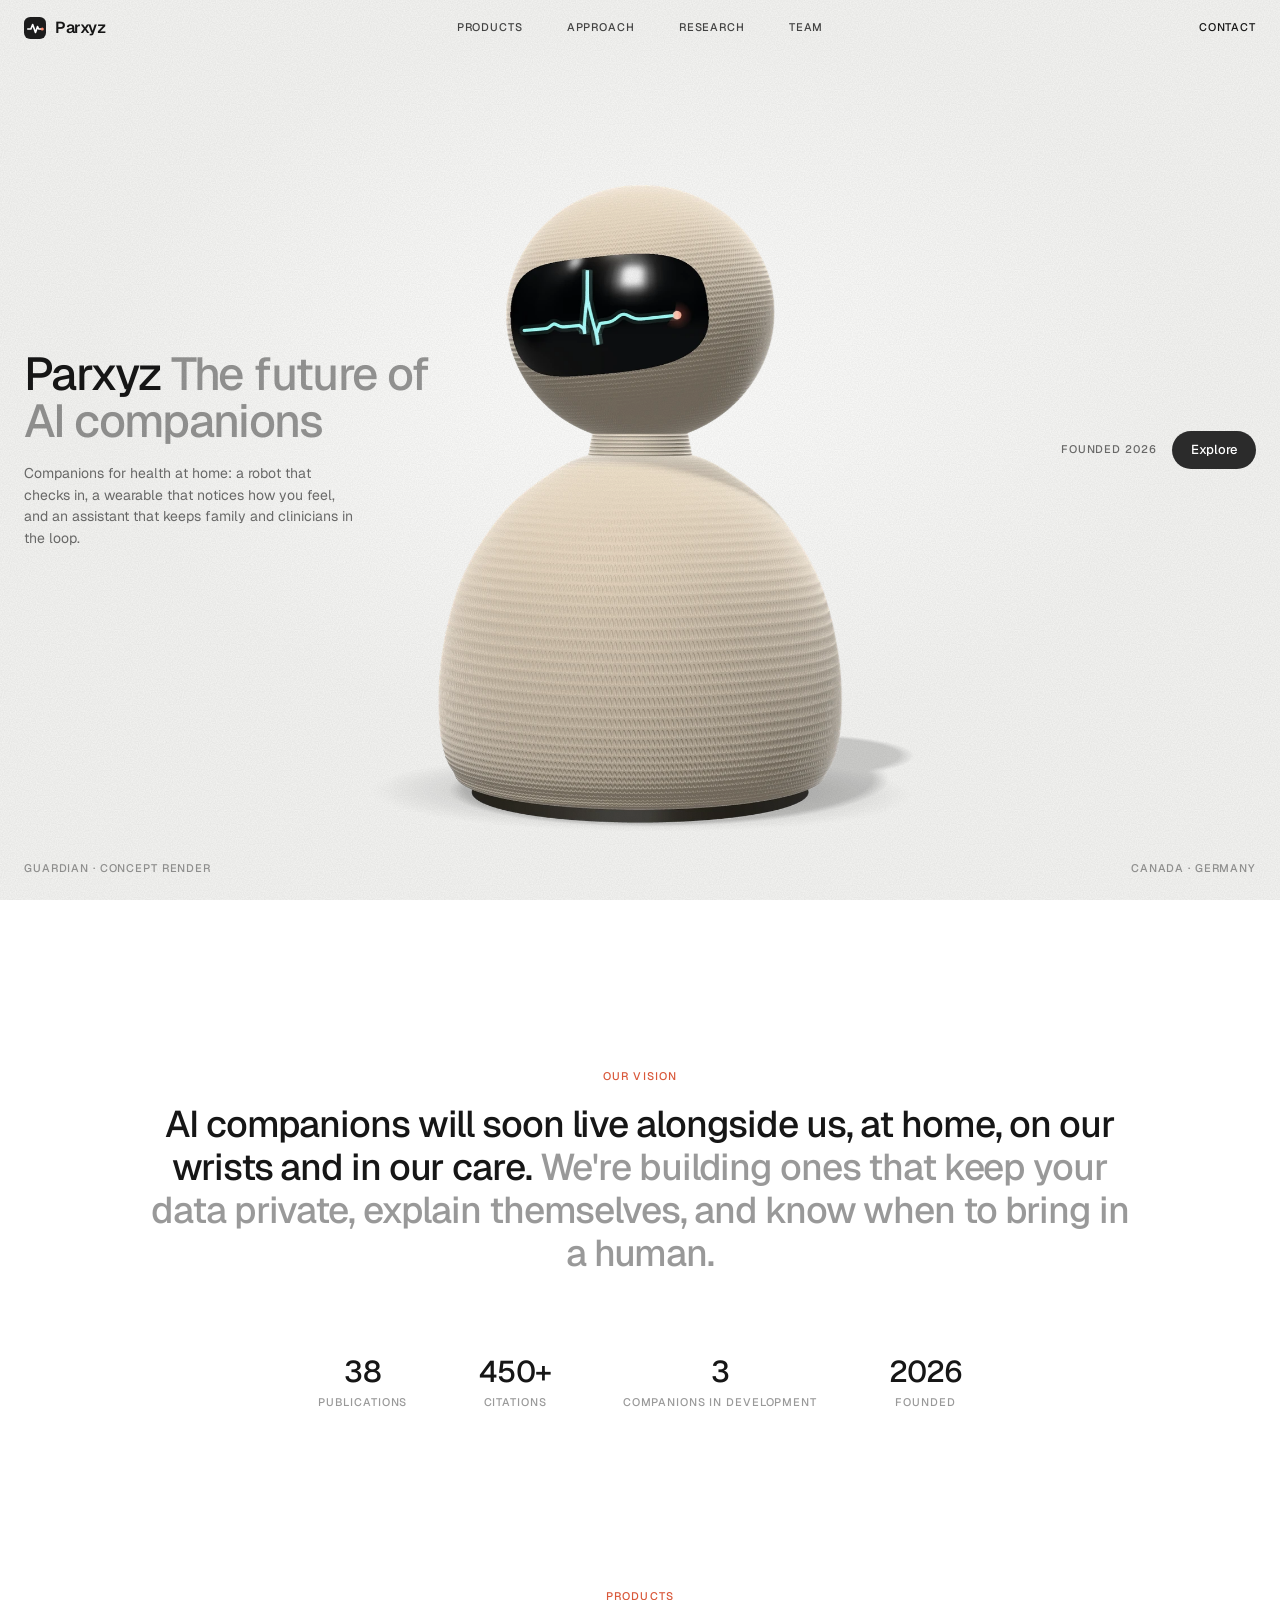
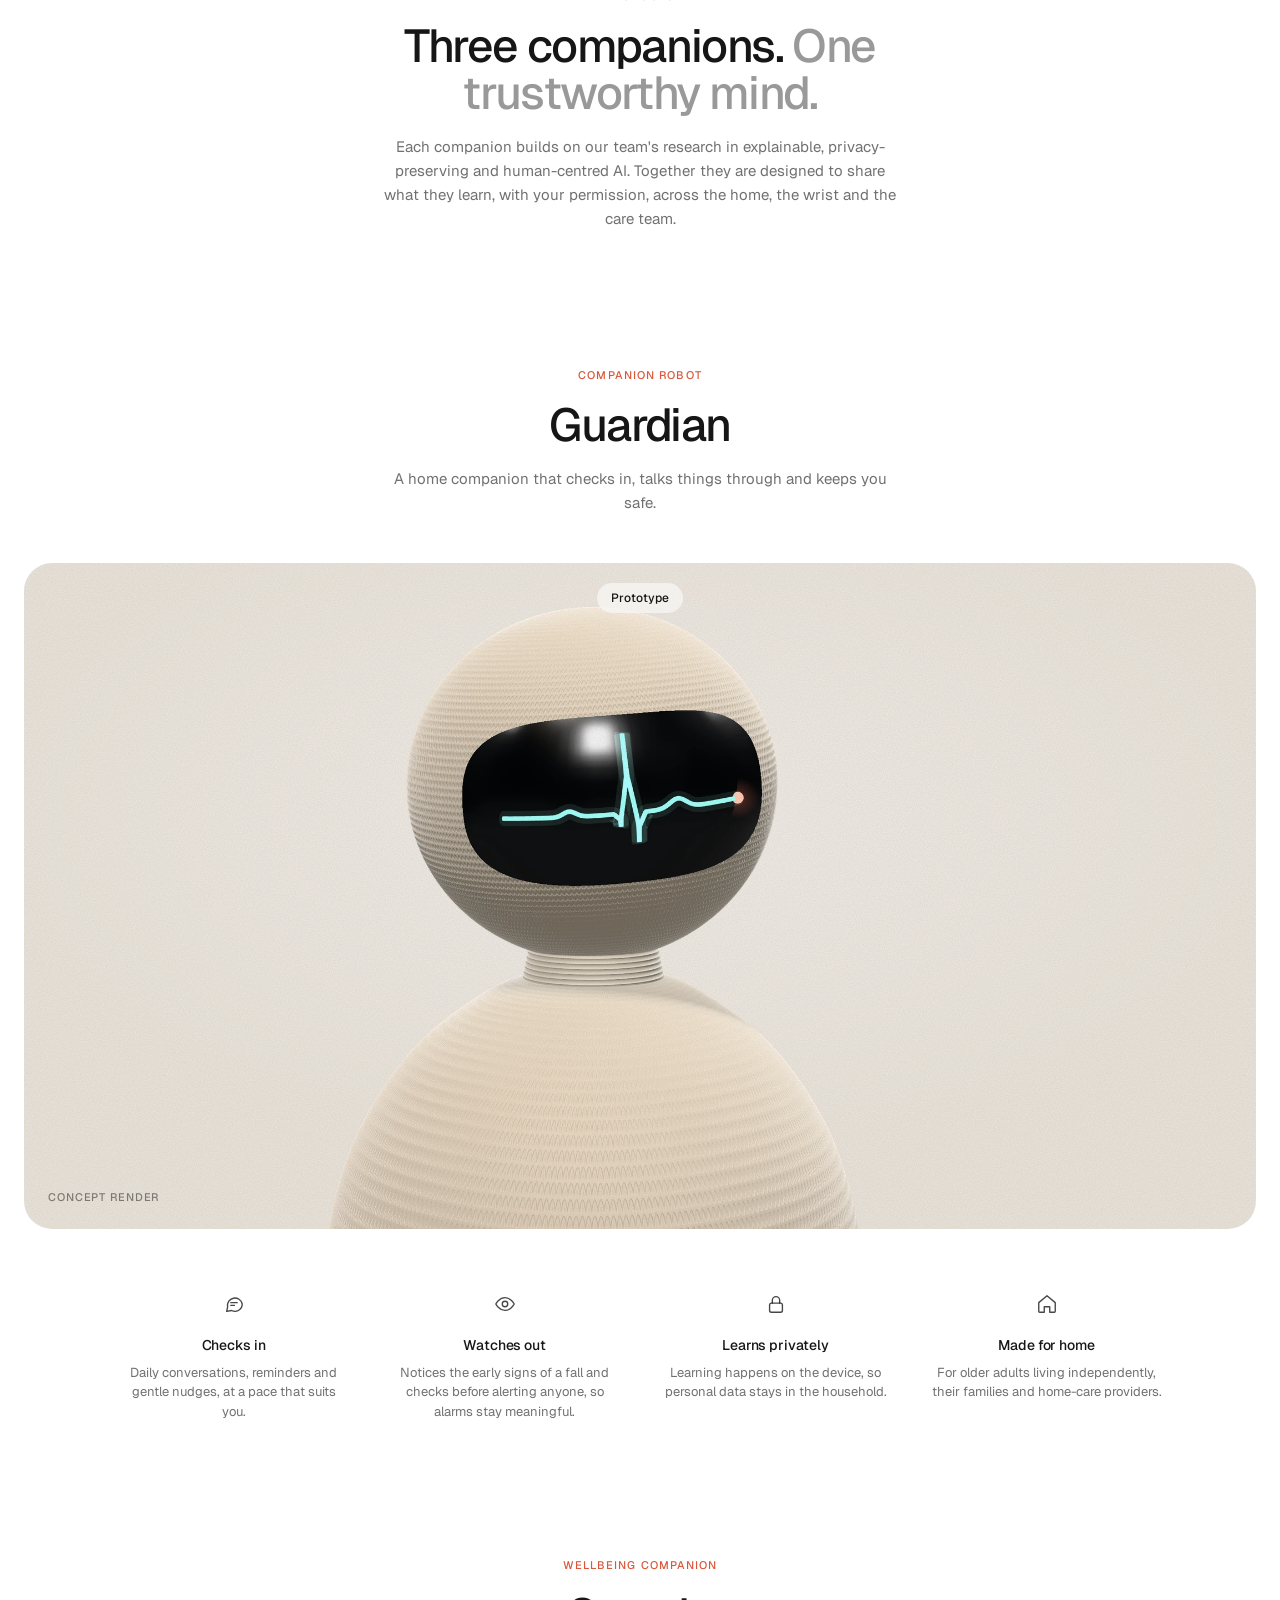
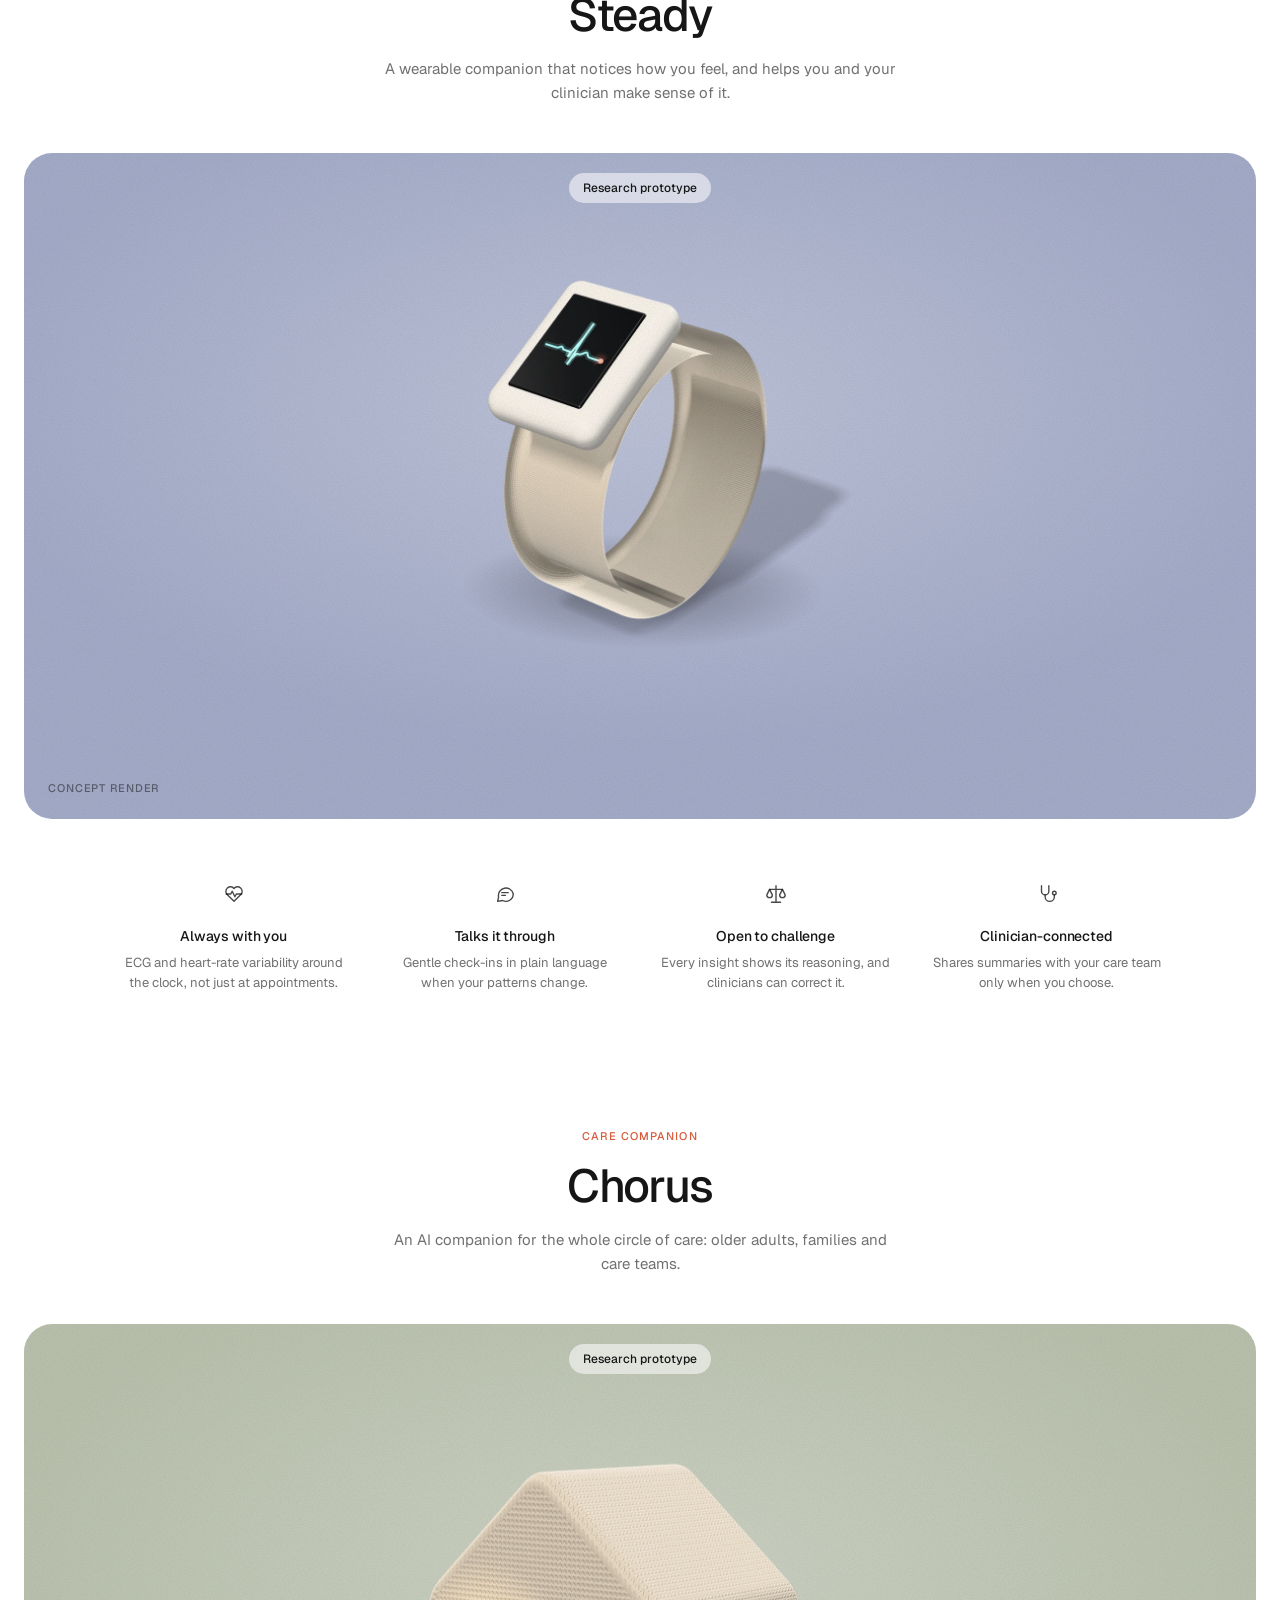
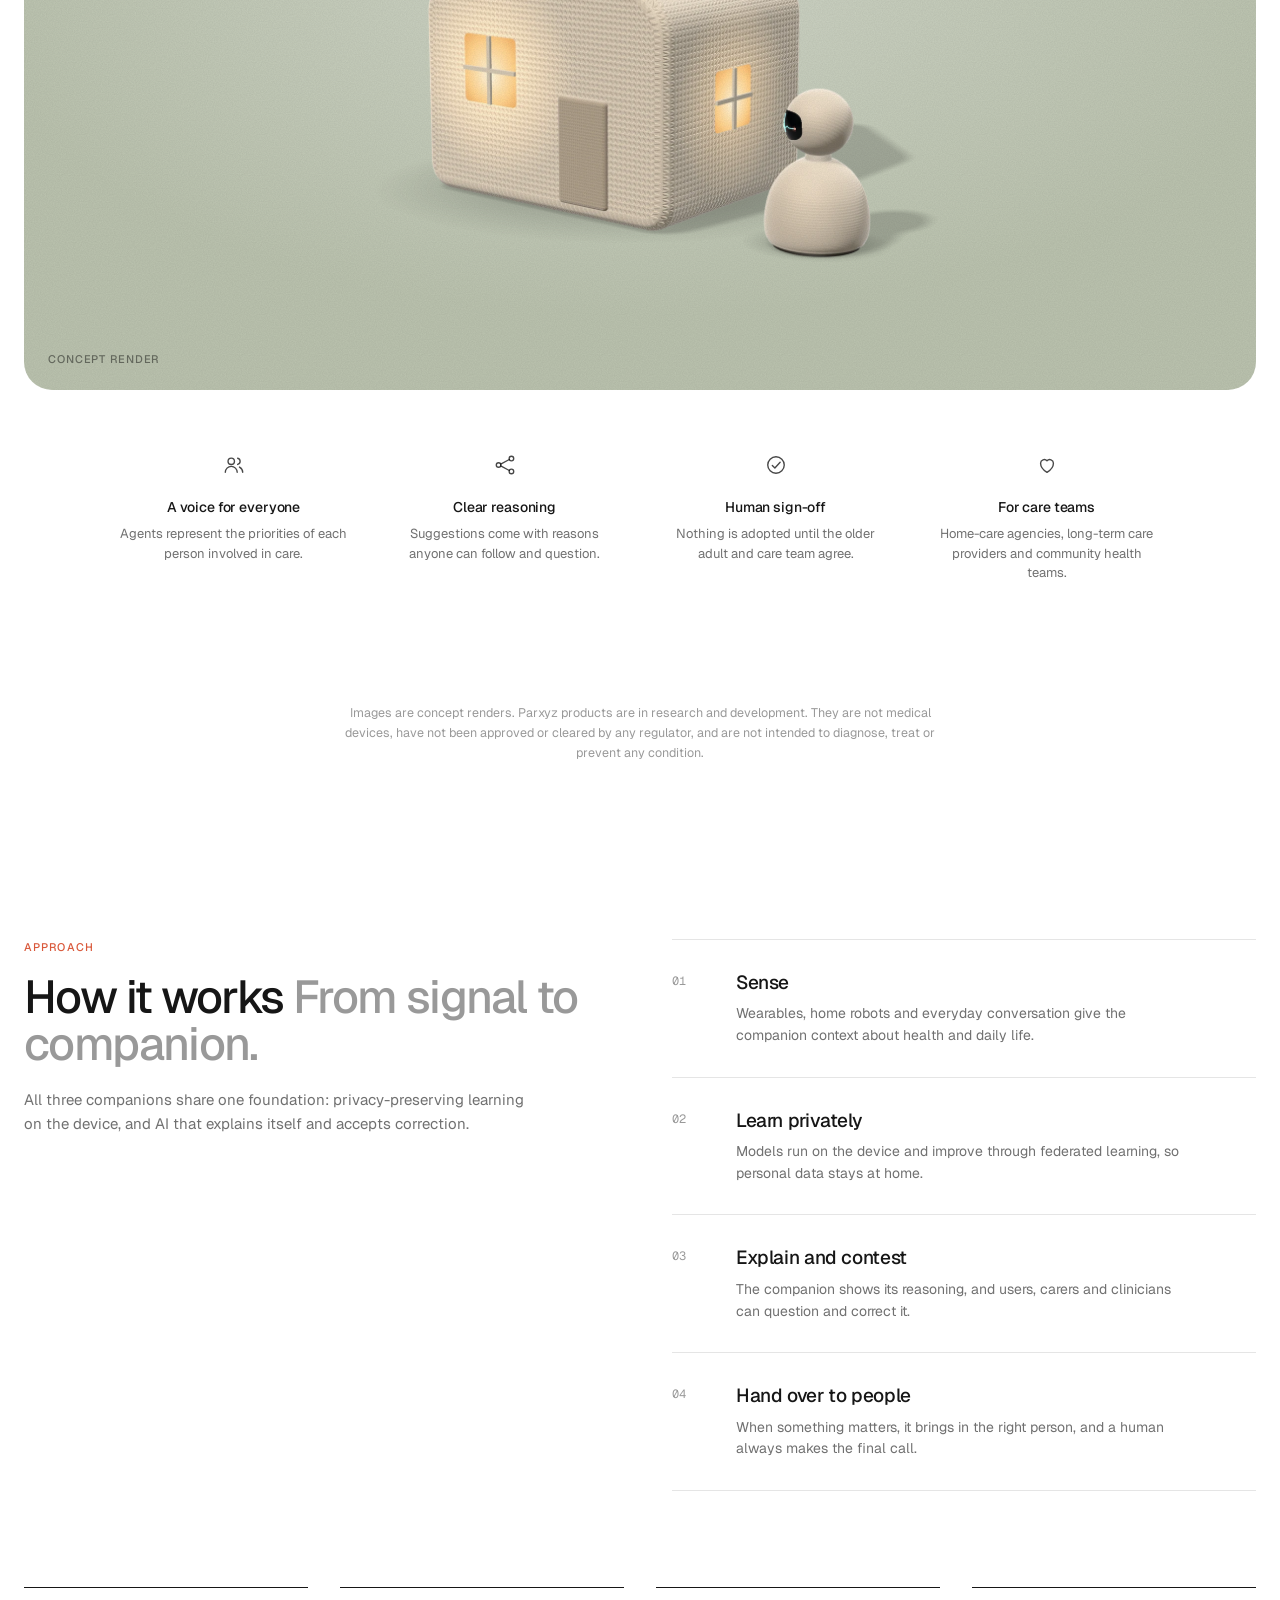
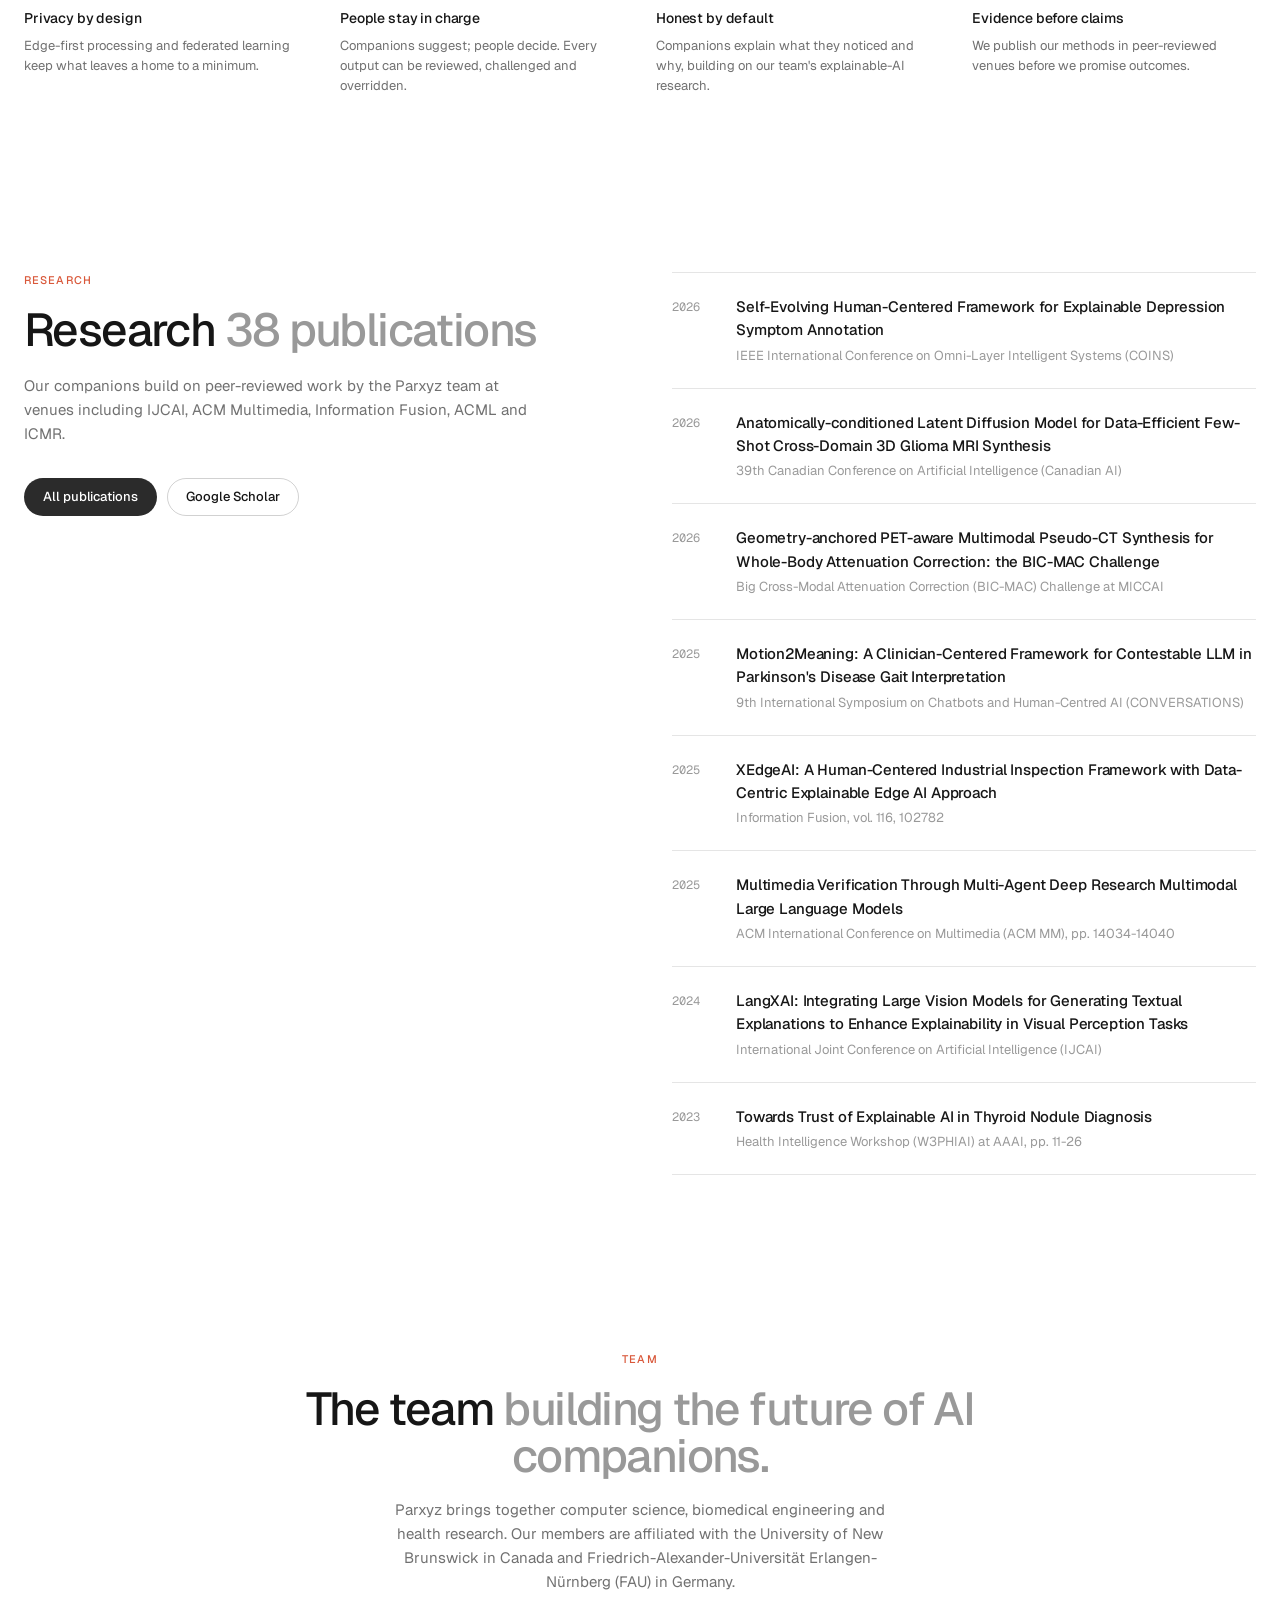
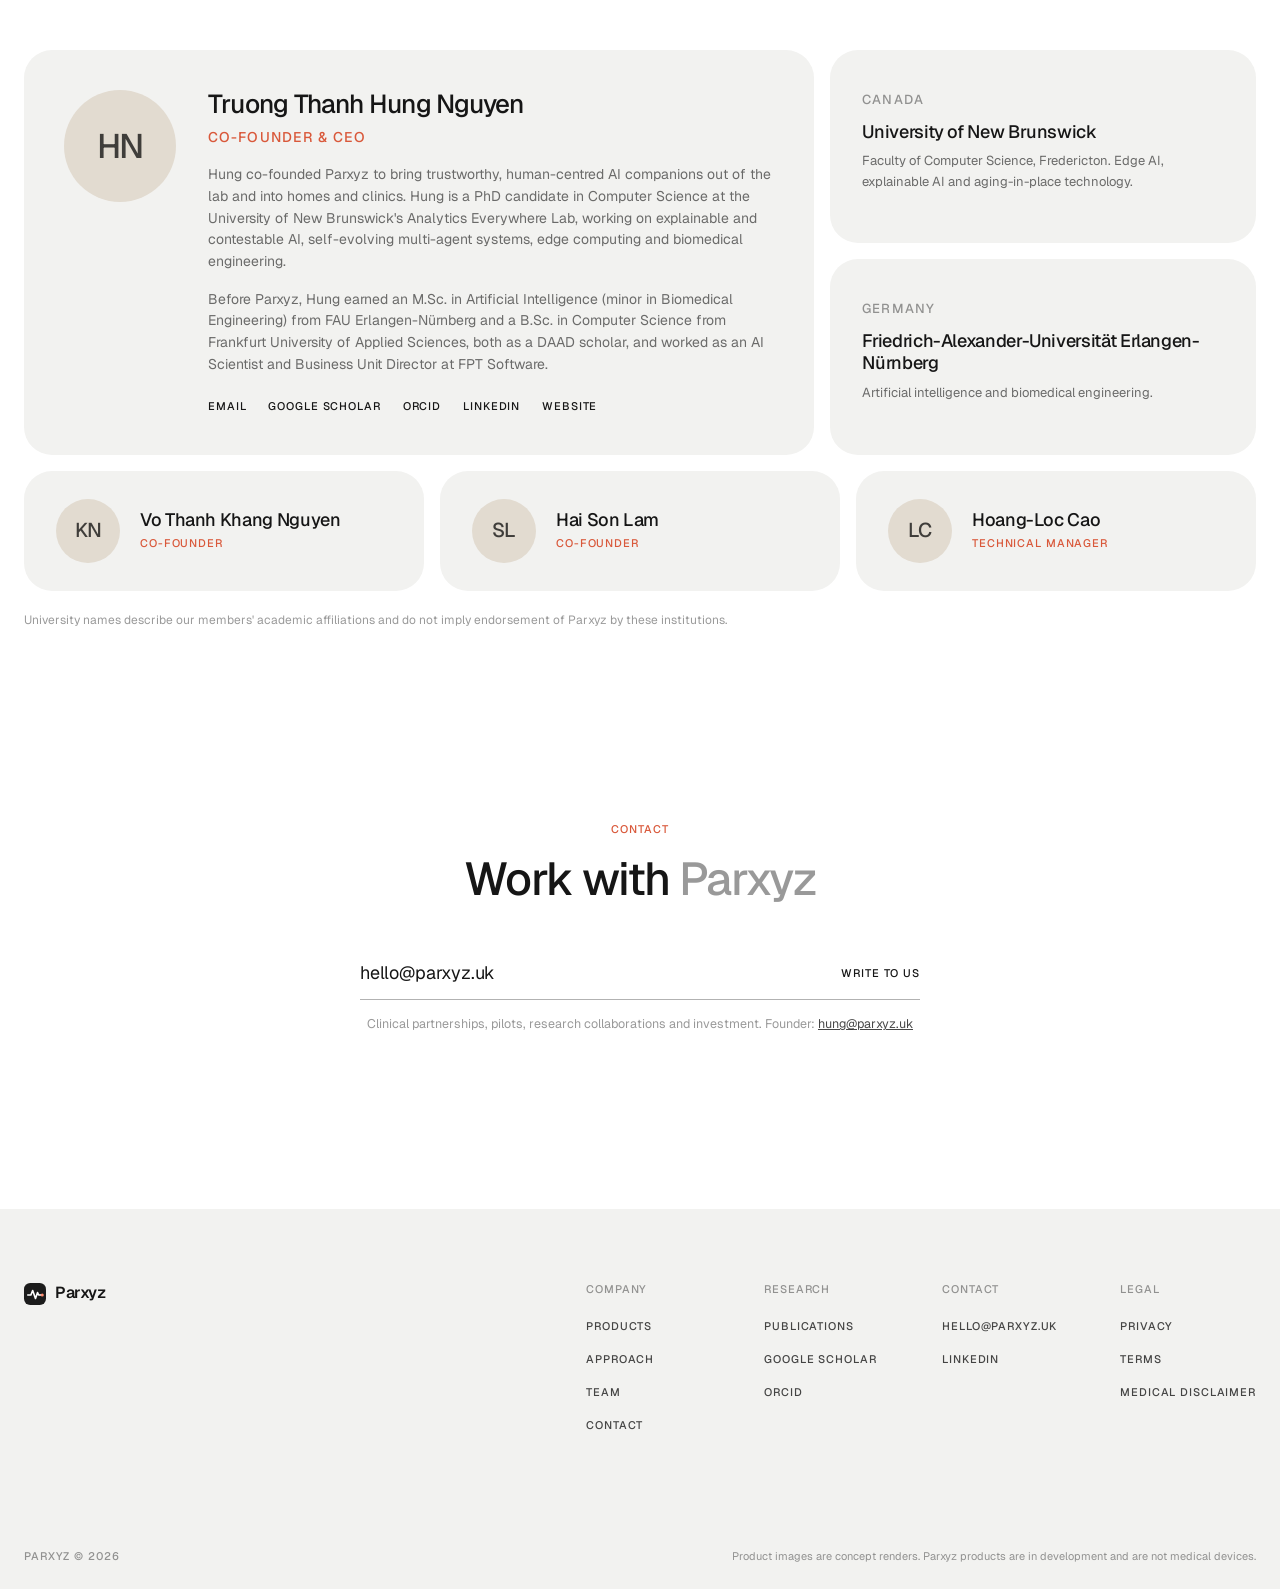
==== index.html @ 529bd550 "Reposition around AI companions and add team members Reframe Guardian, Steady and Chorus as companio" ====
<!doctype html>
<html lang="en">
<head>
  <meta charset="utf-8">
  <meta name="viewport" content="width=device-width, initial-scale=1">
  <title>Parxyz | The future of AI companions</title>
  <meta name="description" content="Parxyz is building AI companions for health at home: a companion robot, a wellbeing wearable and a care companion, powered by private, explainable and accountable AI.">
  <link rel="canonical" href="https://parxyz.uk/">
  <meta name="theme-color" content="#f2f2f0">
  <link rel="icon" href="assets/img/favicon.svg" type="image/svg+xml">
  <link rel="apple-touch-icon" href="assets/img/apple-touch-icon.png">
  <meta property="og:type" content="website">
  <meta property="og:site_name" content="Parxyz">
  <meta property="og:title" content="Parxyz | The future of AI companions">
  <meta property="og:description" content="Parxyz is building AI companions for health at home: a companion robot, a wellbeing wearable and a care companion, powered by private, explainable and accountable AI.">
  <meta property="og:url" content="https://parxyz.uk/">
  <meta property="og:image" content="https://parxyz.uk/assets/img/og-image.jpg">
  <meta name="twitter:card" content="summary_large_image">
  <link rel="preload" href="assets/fonts/geist-latin-wght-normal.woff2" as="font" type="font/woff2" crossorigin>
  <link rel="preload" href="assets/img/guardian.webp" as="image" type="image/webp">
  <link rel="stylesheet" href="assets/css/style.css">
  <script>document.documentElement.classList.add("js");</script>
  <script type="application/ld+json">
  {
    "@context": "https://schema.org",
    "@type": "Organization",
    "name": "Parxyz",
    "url": "https://parxyz.uk/",
    "logo": "https://parxyz.uk/assets/img/logo.png",
    "email": "hello@parxyz.uk",
    "foundingDate": "2026",
    "description": "Parxyz is building AI companions for health at home: a companion robot, a wellbeing wearable and a care companion, powered by private, explainable and accountable AI.",
    "founder": [
      {
        "@type": "Person",
        "name": "Truong Thanh Hung Nguyen",
        "jobTitle": "Co-founder & CEO",
        "sameAs": [
          "https://scholar.google.com/citations?user=U_v7A40AAAAJ",
          "https://orcid.org/0000-0002-6750-9536",
          "https://www.linkedin.com/in/hungntt"
        ]
      },
      { "@type": "Person", "name": "Vo Thanh Khang Nguyen", "jobTitle": "Co-founder" },
      { "@type": "Person", "name": "Hai Son Lam", "jobTitle": "Co-founder" }
    ],
    "employee": [
      { "@type": "Person", "name": "Hoang-Loc Cao", "jobTitle": "Technical Manager" }
    ],
    "knowsAbout": ["AI companions", "Companion robots", "Mental health wearables", "Aging in place", "Explainable AI", "Federated learning", "Edge AI"]
  }
  </script>
</head>
<body>
  <a class="skip-link" href="#main">Skip to content</a>

  <header class="site-header">
    <a class="logo" href="./" aria-label="Parxyz home">
      <svg viewBox="0 0 32 32" aria-hidden="true"><rect width="32" height="32" rx="9" fill="#1c1c1c"/><path d="M5.5 17.5h4.5l2.6-6.5 4.1 11.5 3-8.5 1.6 3.5h3.2" fill="none" stroke="#fff" stroke-width="2.4" stroke-linecap="round" stroke-linejoin="round"/><circle cx="26.5" cy="17.5" r="2.3" fill="#FF8F73"/></svg>
      <span>Parxyz</span>
    </a>
    <nav class="nav" id="nav" aria-label="Main">
      <a href="#products">Products</a>
      <a href="#approach">Approach</a>
      <a href="#research">Research</a>
      <a href="#team">Team</a>
      <a class="nav-contact" href="#contact">Contact</a>
    </nav>
    <a class="header-cta" href="#contact">Contact</a>
    <button class="menu-btn" type="button" aria-expanded="false" aria-controls="nav">Menu</button>
  </header>

  <main id="main">
    <!-- Hero -->
    <section class="hero grain" aria-labelledby="hero-title">
      <div class="hero-copy">
        <h1 class="display" id="hero-title">Parxyz <span class="dim">The future of AI companions</span></h1>
        <p class="hero-sub">Companions for health at home: a robot that checks in, a wearable that notices how you feel, and an assistant that keeps family and clinicians in the loop.</p>
      </div>
      <div class="hero-media">
        <img src="assets/img/guardian.webp" width="1200" height="1500" alt="Guardian, a soft knitted companion robot with a dark visor showing a glowing heartbeat line">
      </div>
      <div class="hero-side">
        <span class="label">Founded 2026</span>
        <a class="btn btn-dark" href="#products">Explore</a>
      </div>
      <p class="caption label">Guardian · Concept render</p>
      <p class="caption caption-right label">Canada · Germany</p>
    </section>

    <!-- Statement -->
    <section class="statement" id="about">
      <div class="reveal">
        <span class="eyebrow">Our vision</span>
        <p class="big">AI companions will soon live alongside us, at home, on our wrists and in our care. <span class="dim">We're building ones that keep your data private, explain themselves, and know when to bring in a human.</span></p>
      </div>
      <div class="stats reveal">
        <div class="stat"><strong><!-- PUBCOUNT -->38<!-- /PUBCOUNT --></strong><span class="label">Publications</span></div>
        <div class="stat"><strong>450+</strong><span class="label">Citations</span></div>
        <div class="stat"><strong>3</strong><span class="label">Companions in development</span></div>
        <div class="stat"><strong>2026</strong><span class="label">Founded</span></div>
      </div>
    </section>

    <!-- Products -->
    <section class="section-products" id="products">
      <div class="head reveal">
        <span class="eyebrow">Products</span>
        <h2 class="display">Three companions. <span class="dim">One trustworthy mind.</span></h2>
        <p class="lede">Each companion builds on our team's research in explainable, privacy-preserving and human-centred AI. Together they are designed to share what they learn, with your permission, across the home, the wrist and the care team.</p>
      </div>

      <article class="product" id="guardian">
        <div class="head reveal">
          <span class="eyebrow">Companion robot</span>
          <h3>Guardian</h3>
          <p class="lede">A home companion that checks in, talks things through and keeps you safe.</p>
        </div>
        <div class="media sand grain reveal">
          <span class="pill">Prototype</span>
          <img class="detail" src="assets/img/guardian-detail.webp" width="1800" height="1200" loading="lazy" alt="Close-up of Guardian's knitted head and glossy visor with a heartbeat line">
          <p class="caption label">Concept render</p>
        </div>
        <div class="features reveal">
          <div class="feature">
            <svg viewBox="0 0 24 24" fill="none" stroke="currentColor" stroke-width="1.5" stroke-linecap="round" stroke-linejoin="round" aria-hidden="true"><path d="M21 12a8 8 0 0 1-11.6 7.1L4 20l1-4.6A8 8 0 1 1 21 12Z"/><path d="M8.5 10.5h7M8.5 13.5h4"/></svg>
            <h4>Checks in</h4>
            <p>Daily conversations, reminders and gentle nudges, at a pace that suits you.</p>
          </div>
          <div class="feature">
            <svg viewBox="0 0 24 24" fill="none" stroke="currentColor" stroke-width="1.5" stroke-linecap="round" stroke-linejoin="round" aria-hidden="true"><path d="M2 12s3.6-7 10-7 10 7 10 7-3.6 7-10 7S2 12 2 12Z"/><circle cx="12" cy="12" r="3"/></svg>
            <h4>Watches out</h4>
            <p>Notices the early signs of a fall and checks before alerting anyone, so alarms stay meaningful.</p>
          </div>
          <div class="feature">
            <svg viewBox="0 0 24 24" fill="none" stroke="currentColor" stroke-width="1.5" stroke-linecap="round" stroke-linejoin="round" aria-hidden="true"><rect x="5" y="11" width="14" height="10" rx="2"/><path d="M8 11V8a4 4 0 0 1 8 0v3"/></svg>
            <h4>Learns privately</h4>
            <p>Learning happens on the device, so personal data stays in the household.</p>
          </div>
          <div class="feature">
            <svg viewBox="0 0 24 24" fill="none" stroke="currentColor" stroke-width="1.5" stroke-linecap="round" stroke-linejoin="round" aria-hidden="true"><path d="M3 10.5 12 3l9 7.5V20a1 1 0 0 1-1 1h-5v-6H9v6H4a1 1 0 0 1-1-1z"/></svg>
            <h4>Made for home</h4>
            <p>For older adults living independently, their families and home-care providers.</p>
          </div>
        </div>
      </article>

      <article class="product" id="steady">
        <div class="head reveal">
          <span class="eyebrow">Wellbeing companion</span>
          <h3>Steady</h3>
          <p class="lede">A wearable companion that notices how you feel, and helps you and your clinician make sense of it.</p>
        </div>
        <div class="media blue grain reveal">
          <span class="pill">Research prototype</span>
          <img class="contain" src="assets/img/steady.webp" width="1800" height="1200" loading="lazy" alt="A knitted wristband with a white sensor pod whose screen shows a heartbeat line">
          <p class="caption label">Concept render</p>
        </div>
        <div class="features reveal">
          <div class="feature">
            <svg viewBox="0 0 24 24" fill="none" stroke="currentColor" stroke-width="1.5" stroke-linecap="round" stroke-linejoin="round" aria-hidden="true"><path d="M19.5 12.6 12 20l-7.5-7.4A5 5 0 1 1 12 6a5 5 0 1 1 7.5 6.6Z"/><path d="M3.5 12h5l1.5-3 3 6 1.5-3h6"/></svg>
            <h4>Always with you</h4>
            <p>ECG and heart-rate variability around the clock, not just at appointments.</p>
          </div>
          <div class="feature">
            <svg viewBox="0 0 24 24" fill="none" stroke="currentColor" stroke-width="1.5" stroke-linecap="round" stroke-linejoin="round" aria-hidden="true"><path d="M21 12a8 8 0 0 1-11.6 7.1L4 20l1-4.6A8 8 0 1 1 21 12Z"/><path d="M8.5 10.5h7M8.5 13.5h4"/></svg>
            <h4>Talks it through</h4>
            <p>Gentle check-ins in plain language when your patterns change.</p>
          </div>
          <div class="feature">
            <svg viewBox="0 0 24 24" fill="none" stroke="currentColor" stroke-width="1.5" stroke-linecap="round" stroke-linejoin="round" aria-hidden="true"><path d="M12 3v18M7 21h10M5 7h14"/><path d="m5 7-3 6a3 3 0 0 0 6 0L5 7Zm14 0-3 6a3 3 0 0 0 6 0l-3-6Z"/></svg>
            <h4>Open to challenge</h4>
            <p>Every insight shows its reasoning, and clinicians can correct it.</p>
          </div>
          <div class="feature">
            <svg viewBox="0 0 24 24" fill="none" stroke="currentColor" stroke-width="1.5" stroke-linecap="round" stroke-linejoin="round" aria-hidden="true"><path d="M6 3v6a4 4 0 0 0 8 0V3"/><path d="M10 13v2a5 5 0 0 0 10 0v-2"/><circle cx="20" cy="11" r="2"/></svg>
            <h4>Clinician-connected</h4>
            <p>Shares summaries with your care team only when you choose.</p>
          </div>
        </div>
      </article>

      <article class="product" id="chorus">
        <div class="head reveal">
          <span class="eyebrow">Care companion</span>
          <h3>Chorus</h3>
          <p class="lede">An AI companion for the whole circle of care: older adults, families and care teams.</p>
        </div>
        <div class="media sage grain reveal">
          <span class="pill">Research prototype</span>
          <img class="contain" src="assets/img/home.webp" width="1800" height="1200" loading="lazy" alt="A knitted house with warmly lit windows and a small Guardian robot by the door">
          <p class="caption label">Concept render</p>
        </div>
        <div class="features reveal">
          <div class="feature">
            <svg viewBox="0 0 24 24" fill="none" stroke="currentColor" stroke-width="1.5" stroke-linecap="round" stroke-linejoin="round" aria-hidden="true"><circle cx="9" cy="8" r="3.5"/><path d="M2.5 20a6.5 6.5 0 0 1 13 0"/><path d="M16 4.6a3.5 3.5 0 0 1 0 6.8M18 14.2a6.5 6.5 0 0 1 3.5 5.8"/></svg>
            <h4>A voice for everyone</h4>
            <p>Agents represent the priorities of each person involved in care.</p>
          </div>
          <div class="feature">
            <svg viewBox="0 0 24 24" fill="none" stroke="currentColor" stroke-width="1.5" stroke-linecap="round" stroke-linejoin="round" aria-hidden="true"><circle cx="5" cy="12" r="2.5"/><circle cx="19" cy="5" r="2.5"/><circle cx="19" cy="19" r="2.5"/><path d="M7.3 11 16.7 6M7.3 13l9.4 5"/></svg>
            <h4>Clear reasoning</h4>
            <p>Suggestions come with reasons anyone can follow and question.</p>
          </div>
          <div class="feature">
            <svg viewBox="0 0 24 24" fill="none" stroke="currentColor" stroke-width="1.5" stroke-linecap="round" stroke-linejoin="round" aria-hidden="true"><circle cx="12" cy="12" r="9"/><path d="m8 12.5 2.8 2.8L16.5 9"/></svg>
            <h4>Human sign-off</h4>
            <p>Nothing is adopted until the older adult and care team agree.</p>
          </div>
          <div class="feature">
            <svg viewBox="0 0 24 24" fill="none" stroke="currentColor" stroke-width="1.5" stroke-linecap="round" stroke-linejoin="round" aria-hidden="true"><path d="M12 20s-7-4.4-7-10a4 4 0 0 1 7-2.6A4 4 0 0 1 19 10c0 5.6-7 10-7 10Z"/></svg>
            <h4>For care teams</h4>
            <p>Home-care agencies, long-term care providers and community health teams.</p>
          </div>
        </div>
      </article>

      <p class="note">Images are concept renders. Parxyz products are in research and development. They are not medical devices, have not been approved or cleared by any regulator, and are not intended to diagnose, treat or prevent any condition.</p>
    </section>

    <!-- Approach -->
    <section id="approach">
      <div class="split">
        <div class="split-left">
          <div class="sticky reveal">
            <span class="eyebrow">Approach</span>
            <h2 class="display">How it works <span class="dim">From signal to companion.</span></h2>
            <p class="lede">All three companions share one foundation: privacy-preserving learning on the device, and AI that explains itself and accepts correction.</p>
          </div>
        </div>
        <ol class="steps reveal">
          <li><div><h3>Sense</h3><p>Wearables, home robots and everyday conversation give the companion context about health and daily life.</p></div></li>
          <li><div><h3>Learn privately</h3><p>Models run on the device and improve through federated learning, so personal data stays at home.</p></div></li>
          <li><div><h3>Explain and contest</h3><p>The companion shows its reasoning, and users, carers and clinicians can question and correct it.</p></div></li>
          <li><div><h3>Hand over to people</h3><p>When something matters, it brings in the right person, and a human always makes the final call.</p></div></li>
        </ol>
      </div>
      <div class="principles reveal">
        <div><h3>Privacy by design</h3><p>Edge-first processing and federated learning keep what leaves a home to a minimum.</p></div>
        <div><h3>People stay in charge</h3><p>Companions suggest; people decide. Every output can be reviewed, challenged and overridden.</p></div>
        <div><h3>Honest by default</h3><p>Companions explain what they noticed and why, building on our team's explainable-AI research.</p></div>
        <div><h3>Evidence before claims</h3><p>We publish our methods in peer-reviewed venues before we promise outcomes.</p></div>
      </div>
    </section>

    <!-- Research -->
    <section id="research">
      <div class="split">
        <div class="split-left">
          <div class="sticky reveal">
            <span class="eyebrow">Research</span>
            <h2 class="display">Research <span class="dim"><!-- PUBCOUNT -->38<!-- /PUBCOUNT --> publications</span></h2>
            <p class="lede">Our companions build on peer-reviewed work by the Parxyz team at venues including IJCAI, ACM Multimedia, Information Fusion, ACML and ICMR.</p>
            <div class="btn-row">
              <a class="btn btn-dark" href="publications.html">All publications</a>
              <a class="btn btn-line" href="https://scholar.google.com/citations?user=U_v7A40AAAAJ&amp;hl=en">Google Scholar</a>
            </div>
          </div>
        </div>
        <ul class="pub-rows reveal">
<!-- FEATURED:START -->
          <li>
            <span class="pub-year">2026</span>
            <div><a class="pub-title" href="https://scholar.google.com/scholar?q=%22Self-Evolving+Human-Centered+Framework+for+Explainable+Depression+Symptom+Annotation%22">Self-Evolving Human-Centered Framework for Explainable Depression Symptom Annotation</a><div class="pub-venue">IEEE International Conference on Omni-Layer Intelligent Systems (COINS)</div></div>
          </li>
          <li>
            <span class="pub-year">2026</span>
            <div><a class="pub-title" href="https://scholar.google.com/scholar?q=%22Anatomically-conditioned+Latent+Diffusion+Model+for+Data-Efficient+Few-Shot+Cross-Domain+3D+Glioma+MRI+Synthesis%22">Anatomically-conditioned Latent Diffusion Model for Data-Efficient Few-Shot Cross-Domain 3D Glioma MRI Synthesis</a><div class="pub-venue">39th Canadian Conference on Artificial Intelligence (Canadian AI)</div></div>
          </li>
          <li>
            <span class="pub-year">2026</span>
            <div><a class="pub-title" href="https://scholar.google.com/scholar?q=%22Geometry-anchored+PET-aware+Multimodal+Pseudo-CT+Synthesis+for+Whole-Body+Attenuation+Correction%3A+the+BIC-MAC+Challenge%22">Geometry-anchored PET-aware Multimodal Pseudo-CT Synthesis for Whole-Body Attenuation Correction: the BIC-MAC Challenge</a><div class="pub-venue">Big Cross-Modal Attenuation Correction (BIC-MAC) Challenge at MICCAI</div></div>
          </li>
          <li>
            <span class="pub-year">2025</span>
            <div><a class="pub-title" href="https://scholar.google.com/scholar?q=%22Motion2Meaning%3A+A+Clinician-Centered+Framework+for+Contestable+LLM+in+Parkinson%27s+Disease+Gait+Interpretation%22">Motion2Meaning: A Clinician-Centered Framework for Contestable LLM in Parkinson&#x27;s Disease Gait Interpretation</a><div class="pub-venue">9th International Symposium on Chatbots and Human-Centred AI (CONVERSATIONS)</div></div>
          </li>
          <li>
            <span class="pub-year">2025</span>
            <div><a class="pub-title" href="https://scholar.google.com/scholar?q=%22XEdgeAI%3A+A+Human-Centered+Industrial+Inspection+Framework+with+Data-Centric+Explainable+Edge+AI+Approach%22">XEdgeAI: A Human-Centered Industrial Inspection Framework with Data-Centric Explainable Edge AI Approach</a><div class="pub-venue">Information Fusion, vol. 116, 102782</div></div>
          </li>
          <li>
            <span class="pub-year">2025</span>
            <div><a class="pub-title" href="https://scholar.google.com/scholar?q=%22Multimedia+Verification+Through+Multi-Agent+Deep+Research+Multimodal+Large+Language+Models%22">Multimedia Verification Through Multi-Agent Deep Research Multimodal Large Language Models</a><div class="pub-venue">ACM International Conference on Multimedia (ACM MM), pp. 14034-14040</div></div>
          </li>
          <li>
            <span class="pub-year">2024</span>
            <div><a class="pub-title" href="https://scholar.google.com/scholar?q=%22LangXAI%3A+Integrating+Large+Vision+Models+for+Generating+Textual+Explanations+to+Enhance+Explainability+in+Visual+Perception+Tasks%22">LangXAI: Integrating Large Vision Models for Generating Textual Explanations to Enhance Explainability in Visual Perception Tasks</a><div class="pub-venue">International Joint Conference on Artificial Intelligence (IJCAI)</div></div>
          </li>
          <li>
            <span class="pub-year">2023</span>
            <div><a class="pub-title" href="https://scholar.google.com/scholar?q=%22Towards+Trust+of+Explainable+AI+in+Thyroid+Nodule+Diagnosis%22">Towards Trust of Explainable AI in Thyroid Nodule Diagnosis</a><div class="pub-venue">Health Intelligence Workshop (W3PHIAI) at AAAI, pp. 11-26</div></div>
          </li>
<!-- FEATURED:END -->
        </ul>
      </div>
    </section>

    <!-- Team -->
    <section class="team" id="team">
      <div class="head reveal">
        <span class="eyebrow">Team</span>
        <h2 class="display">The team <span class="dim">building the future of AI companions.</span></h2>
        <p class="lede">Parxyz brings together computer science, biomedical engineering and health research. Our members are affiliated with the University of New Brunswick in Canada and Friedrich-Alexander-Universität Erlangen-Nürnberg (FAU) in Germany.</p>
      </div>
      <div class="team-grid reveal">
        <article class="card founder">
          <div class="avatar" aria-hidden="true">HN</div>
          <div>
            <h3>Truong Thanh Hung Nguyen</h3>
            <p class="role label">Co-founder &amp; CEO</p>
            <p>Hung co-founded Parxyz to bring trustworthy, human-centred AI companions out of the lab and into homes and clinics. Hung is a PhD candidate in Computer Science at the University of New Brunswick's Analytics Everywhere Lab, working on explainable and contestable AI, self-evolving multi-agent systems, edge computing and biomedical engineering.</p>
            <p>Before Parxyz, Hung earned an M.Sc. in Artificial Intelligence (minor in Biomedical Engineering) from FAU Erlangen-Nürnberg and a B.Sc. in Computer Science from Frankfurt University of Applied Sciences, both as a DAAD scholar, and worked as an AI Scientist and Business Unit Director at FPT Software.</p>
            <div class="links">
              <a href="mailto:hung@parxyz.uk">Email</a>
              <a href="https://scholar.google.com/citations?user=U_v7A40AAAAJ&amp;hl=en">Google Scholar</a>
              <a href="https://orcid.org/0000-0002-6750-9536">ORCID</a>
              <a href="https://www.linkedin.com/in/hungntt">LinkedIn</a>
              <a href="https://hungntt.github.io">Website</a>
            </div>
          </div>
        </article>
        <div class="affils">
          <div class="card">
            <p class="label">Canada</p>
            <h3>University of New Brunswick</h3>
            <p>Faculty of Computer Science, Fredericton. Edge AI, explainable AI and aging-in-place technology.</p>
          </div>
          <div class="card">
            <p class="label">Germany</p>
            <h3>Friedrich-Alexander-Universität Erlangen-Nürnberg</h3>
            <p>Artificial intelligence and biomedical engineering.</p>
          </div>
        </div>
      </div>
      <div class="people reveal">
        <article class="card person">
          <div class="avatar" aria-hidden="true">KN</div>
          <div>
            <h3>Vo Thanh Khang Nguyen</h3>
            <p class="role label">Co-founder</p>
          </div>
        </article>
        <article class="card person">
          <div class="avatar" aria-hidden="true">SL</div>
          <div>
            <h3>Hai Son Lam</h3>
            <p class="role label">Co-founder</p>
          </div>
        </article>
        <article class="card person">
          <div class="avatar" aria-hidden="true">LC</div>
          <div>
            <h3>Hoang-Loc Cao</h3>
            <p class="role label">Technical Manager</p>
          </div>
        </article>
      </div>
      <p class="fineprint">University names describe our members' academic affiliations and do not imply endorsement of Parxyz by these institutions.</p>
    </section>

    <!-- Contact -->
    <section class="contact" id="contact">
      <div class="reveal">
        <span class="eyebrow">Contact</span>
        <h2 class="display">Work with <span class="dim">Parxyz</span></h2>
        <div class="mail-row">
          <a class="addr" href="mailto:hello@parxyz.uk">hello@parxyz.uk</a>
          <a class="go" href="mailto:hello@parxyz.uk">Write to us</a>
        </div>
        <p class="small">Clinical partnerships, pilots, research collaborations and investment. Founder: <a href="mailto:hung@parxyz.uk">hung@parxyz.uk</a></p>
      </div>
    </section>
  </main>

  <footer class="site-footer">
    <div class="footer-top">
      <a class="logo" href="./" aria-label="Parxyz home">
        <svg viewBox="0 0 32 32" aria-hidden="true"><rect width="32" height="32" rx="9" fill="#1c1c1c"/><path d="M5.5 17.5h4.5l2.6-6.5 4.1 11.5 3-8.5 1.6 3.5h3.2" fill="none" stroke="#fff" stroke-width="2.4" stroke-linecap="round" stroke-linejoin="round"/><circle cx="26.5" cy="17.5" r="2.3" fill="#FF8F73"/></svg>
        <span>Parxyz</span>
      </a>
      <div class="footer-cols">
        <div>
          <h4>Company</h4>
          <ul>
            <li><a href="#products">Products</a></li>
            <li><a href="#approach">Approach</a></li>
            <li><a href="#team">Team</a></li>
            <li><a href="#contact">Contact</a></li>
          </ul>
        </div>
        <div>
          <h4>Research</h4>
          <ul>
            <li><a href="publications.html">Publications</a></li>
            <li><a href="https://scholar.google.com/citations?user=U_v7A40AAAAJ&amp;hl=en">Google Scholar</a></li>
            <li><a href="https://orcid.org/0000-0002-6750-9536">ORCID</a></li>
          </ul>
        </div>
        <div>
          <h4>Contact</h4>
          <ul>
            <li><a href="mailto:hello@parxyz.uk">hello@parxyz.uk</a></li>
            <li><a href="https://www.linkedin.com/in/hungntt">LinkedIn</a></li>
          </ul>
        </div>
        <div>
          <h4>Legal</h4>
          <ul>
            <li><a href="privacy.html">Privacy</a></li>
            <li><a href="terms.html">Terms</a></li>
            <li><a href="terms.html#medical">Medical disclaimer</a></li>
          </ul>
        </div>
      </div>
    </div>
    <div class="footer-bottom">
      <span class="label">Parxyz © <span data-current-year>2026</span></span>
      <p>Product images are concept renders. Parxyz products are in development and are not medical devices.</p>
    </div>
  </footer>

  <script src="assets/js/main.js" defer></script>
</body>
</html>
---- assets/css/style.css ----
/* Parxyz — site styles. No build step; edit directly. */

@font-face {
  font-family: "Geist";
  src: url("../fonts/geist-latin-wght-normal.woff2") format("woff2");
  font-weight: 100 900;
  font-style: normal;
  font-display: swap;
}
@font-face {
  font-family: "Geist Mono";
  src: url("../fonts/geist-mono-latin-wght-normal.woff2") format("woff2");
  font-weight: 100 900;
  font-style: normal;
  font-display: swap;
}

:root {
  --bg: #ffffff;
  --stage: #f2f2f0;
  --sand: #e8e2d9;
  --blue: #a3abc8;
  --sage: #b9c1ad;
  --ink: #161616;
  --ink-2: rgba(0, 0, 0, 0.72);
  --ink-3: rgba(0, 0, 0, 0.4);
  --muted: rgba(0, 0, 0, 0.56);
  --line: rgba(0, 0, 0, 0.1);
  --accent: #d9583a;
  --btn: #2b2b2b;
  --radius: 28px;
  --gutter: 24px;
  --sans: "Geist", ui-sans-serif, system-ui, -apple-system, "Helvetica Neue", Arial, sans-serif;
  --mono: "Geist Mono", ui-monospace, SFMono-Regular, Menlo, monospace;
  --grain: url("data:image/svg+xml,%3Csvg xmlns='http://www.w3.org/2000/svg' width='180' height='180'%3E%3Cfilter id='n'%3E%3CfeTurbulence type='fractalNoise' baseFrequency='.85' numOctaves='2' stitchTiles='stitch'/%3E%3CfeColorMatrix values='0 0 0 0 0 0 0 0 0 0 0 0 0 0 0 .14 0 0 0 -.03'/%3E%3C/filter%3E%3Crect width='100%25' height='100%25' filter='url(%23n)'/%3E%3C/svg%3E");
  color-scheme: light;
}
@media (max-width: 640px) { :root { --gutter: 16px; --radius: 20px; } }

*, *::before, *::after { box-sizing: border-box; }
[hidden] { display: none !important; }
html { -webkit-text-size-adjust: 100%; scroll-behavior: smooth; scroll-padding-top: 64px; }
@media (prefers-reduced-motion: reduce) { html { scroll-behavior: auto; } }

body {
  margin: 0;
  background: var(--bg);
  color: var(--ink);
  font-family: var(--sans);
  font-size: 15px;
  line-height: 1.55;
  -webkit-font-smoothing: antialiased;
  -moz-osx-font-smoothing: grayscale;
  text-rendering: optimizeLegibility;
}
img { max-width: 100%; display: block; }
a { color: inherit; }
h1, h2, h3, h4, p { margin: 0; }
h1, h2, h3, h4 { font-weight: 500; }
:focus-visible { outline: 2px solid var(--ink); outline-offset: 3px; border-radius: 6px; }

.skip-link { position: absolute; left: 16px; top: -48px; z-index: 100; background: var(--ink); color: #fff; padding: 8px 14px; border-radius: 999px; }
.skip-link:focus { top: 12px; }
.sr-only { position: absolute; width: 1px; height: 1px; padding: 0; margin: -1px; overflow: hidden; clip: rect(0, 0, 0, 0); white-space: nowrap; border: 0; }

/* ---------- Type ---------- */
.display {
  font-size: clamp(32px, 3.6vw, 52px);
  font-weight: 500;
  letter-spacing: -0.035em;
  line-height: 1.02;
  color: var(--ink);
}
.dim { color: var(--ink-3); }
.label { font-size: 11px; font-weight: 500; letter-spacing: 0.08em; text-transform: uppercase; line-height: 1.6; }
.eyebrow { display: block; font-size: 11px; font-weight: 500; letter-spacing: 0.1em; text-transform: uppercase; color: var(--accent); margin-bottom: 18px; }
.lede { font-size: 15px; line-height: 1.6; color: var(--muted); max-width: 520px; }

/* ---------- Buttons ---------- */
.btn {
  display: inline-flex; align-items: center; justify-content: center; gap: 6px;
  height: 38px; padding: 0 18px; border-radius: 999px; border: 1px solid transparent;
  font: inherit; font-size: 13px; font-weight: 500; letter-spacing: -0.005em;
  text-decoration: none; white-space: nowrap; cursor: pointer;
  transition: background 0.2s ease, color 0.2s ease, border-color 0.2s ease;
}
.btn-dark { background: var(--btn); color: #fff; }
.btn-dark:hover { background: #000; }
.btn-line { border-color: rgba(0, 0, 0, 0.18); color: var(--ink); background: transparent; }
.btn-line:hover { background: rgba(0, 0, 0, 0.04); border-color: rgba(0, 0, 0, 0.3); }
.btn-row { display: flex; flex-wrap: wrap; gap: 10px; margin-top: 32px; }

/* ---------- Header ---------- */
.site-header {
  position: fixed; inset: 0 0 auto 0; z-index: 50; height: 56px;
  display: grid; grid-template-columns: 1fr auto 1fr; align-items: center;
  padding: 0 var(--gutter);
  transition: background 0.3s ease, box-shadow 0.3s ease;
}
.site-header.scrolled, .site-header.solid {
  background: rgba(255, 255, 255, 0.8);
  -webkit-backdrop-filter: blur(18px) saturate(1.5);
  backdrop-filter: blur(18px) saturate(1.5);
  box-shadow: 0 1px 0 var(--line);
}
.logo { justify-self: start; display: inline-flex; align-items: center; gap: 9px; color: var(--ink); text-decoration: none; font-weight: 600; font-size: 16px; letter-spacing: -0.03em; }
.logo svg { width: 22px; height: 22px; }
.nav { display: flex; align-items: center; gap: 44px; }
.nav a { font-size: 11px; font-weight: 500; letter-spacing: 0.08em; text-transform: uppercase; color: var(--ink-2); text-decoration: none; transition: color 0.2s ease; }
.nav a:hover, .nav a[aria-current="page"] { color: var(--ink); }
.nav .nav-contact { display: none; }
.header-cta { justify-self: end; font-size: 11px; font-weight: 500; letter-spacing: 0.08em; text-transform: uppercase; color: var(--ink); text-decoration: none; }
.menu-btn { display: none; justify-self: end; background: none; border: 0; padding: 8px 0; font: inherit; font-size: 11px; font-weight: 500; letter-spacing: 0.08em; text-transform: uppercase; color: var(--ink); cursor: pointer; }

@media (max-width: 860px) {
  .site-header { grid-template-columns: 1fr auto; }
  .header-cta { display: none; }
  .menu-btn { display: block; }
  .nav {
    position: fixed; inset: 56px 0 0 0; z-index: 49; background: var(--bg);
    flex-direction: column; align-items: flex-start; gap: 4px; padding: 24px var(--gutter);
    display: none;
  }
  .nav.open { display: flex; }
  .nav a { font-size: 32px; letter-spacing: -0.03em; text-transform: none; color: var(--ink); padding: 6px 0; }
  .nav .nav-contact { display: block; }
  body.menu-open { overflow: hidden; }
  body.menu-open .site-header { background: var(--bg); box-shadow: none; }
}

/* ---------- Hero ---------- */
.hero {
  position: relative; height: 100svh; min-height: 640px; max-height: 1100px; overflow: hidden;
  background: radial-gradient(60% 55% at 50% 42%, #fbfbfa 0%, var(--stage) 72%);
}
.grain::before {
  content: ""; position: absolute; inset: 0; z-index: 1; pointer-events: none;
  background-image: var(--grain); opacity: 0.55; mix-blend-mode: multiply;
}
.hero-media {
  position: absolute; left: 50%; bottom: -2%; z-index: 0;
  height: 94%; aspect-ratio: 4 / 5; transform: translateX(-50%);
}
.hero-media img { width: 100%; height: 100%; object-fit: contain; }
.hero-copy { position: absolute; z-index: 2; left: var(--gutter); top: 50%; transform: translateY(-50%); max-width: 420px; }
.hero-copy .hero-sub { margin-top: 18px; font-size: 14px; line-height: 1.55; color: var(--muted); max-width: 330px; }
.hero-side { position: absolute; z-index: 2; right: var(--gutter); top: 50%; transform: translateY(-50%); display: flex; align-items: center; gap: 16px; }
.hero-side .label { color: var(--muted); }
.caption { position: absolute; z-index: 2; left: var(--gutter); bottom: 22px; color: var(--ink-3); }
.hero .caption-right { left: auto; right: var(--gutter); }

@media (max-width: 860px) {
  .hero { height: auto; min-height: 0; max-height: none; padding: 104px var(--gutter) 0; display: flex; flex-direction: column; }
  .hero-copy, .hero-side { position: static; transform: none; }
  .hero-copy { max-width: 520px; }
  .hero-side { margin-top: 24px; }
  .hero-media { position: relative; left: auto; bottom: auto; transform: none; height: auto; width: min(100%, 460px); margin: 8px auto -8px; }
  .hero .caption { position: static; margin: 0 0 18px; }
  .hero .caption-right { display: none; }
}

/* ---------- Statement ---------- */
.statement { padding: 168px var(--gutter) 152px; text-align: center; }
.statement .big {
  max-width: 1000px; margin: 0 auto;
  font-size: clamp(24px, 2.9vw, 40px); font-weight: 500; letter-spacing: -0.03em; line-height: 1.16;
}
.stats { display: flex; justify-content: center; flex-wrap: wrap; gap: 24px 72px; margin-top: 80px; }
.stat strong { display: block; font-size: 30px; font-weight: 500; letter-spacing: -0.03em; line-height: 1.1; }
.stat span { display: block; margin-top: 6px; color: var(--ink-3); }
@media (max-width: 640px) {
  .statement { padding: 104px var(--gutter) 96px; }
  .stats { display: grid; grid-template-columns: 1fr 1fr; gap: 32px 16px; margin-top: 56px; }
}

/* ---------- Section heads ---------- */
.head { max-width: 720px; margin: 0 auto; padding: 0 var(--gutter); text-align: center; }
.head .lede { margin: 18px auto 0; }
.section-products { padding-top: 24px; }

/* ---------- Products ---------- */
.product { padding-top: 136px; }
.product .head h3 { font-size: clamp(32px, 3.6vw, 52px); letter-spacing: -0.035em; line-height: 1.02; }
.media {
  --c: var(--stage);
  position: relative; overflow: hidden; isolation: isolate;
  margin: 48px var(--gutter) 0; border-radius: var(--radius);
  height: clamp(420px, 74vh, 820px);
  background: radial-gradient(70% 65% at 50% 38%, color-mix(in srgb, var(--c) 72%, #fff) 0%, var(--c) 78%);
}
.media.sand { --c: var(--sand); }
.media.blue { --c: var(--blue); }
.media.sage { --c: var(--sage); }
.media img { position: absolute; inset: 0; width: 100%; height: 100%; }
.media img.contain { object-fit: contain; padding: 3% 4%; }
.media img.cover { object-fit: cover; object-position: 50% 30%; }
.media img.detail { object-fit: contain; object-position: 50% 100%; }
.media .pill {
  position: absolute; z-index: 2; top: 20px; left: 50%; transform: translateX(-50%);
  height: 30px; padding: 0 14px; display: inline-flex; align-items: center; border-radius: 999px;
  background: rgba(255, 255, 255, 0.55); -webkit-backdrop-filter: blur(14px); backdrop-filter: blur(14px);
  font-size: 12px; font-weight: 500; color: var(--ink); white-space: nowrap;
}
.media .caption { color: rgba(0, 0, 0, 0.45); }
.media .caption.right { left: auto; right: var(--gutter); }
@media (max-width: 640px) { .media { height: 380px; margin-top: 36px; } .media img.cover, .media img.detail { object-fit: cover; object-position: 38% 30%; } }

.features {
  display: grid; grid-template-columns: repeat(4, 1fr); gap: 40px 32px;
  max-width: 1100px; margin: 64px auto 0; padding: 0 var(--gutter); text-align: center;
}
.feature svg { width: 22px; height: 22px; margin: 0 auto 14px; color: var(--ink-2); }
.feature h4 { font-size: 14px; letter-spacing: -0.01em; }
.feature p { margin: 6px auto 0; font-size: 13px; line-height: 1.5; color: var(--muted); max-width: 230px; }
@media (max-width: 860px) { .features { grid-template-columns: 1fr 1fr; } }
.note { max-width: 640px; margin: 120px auto 0; padding: 0 var(--gutter); text-align: center; font-size: 12.5px; line-height: 1.6; color: var(--ink-3); }

/* ---------- Split sections ---------- */
.split {
  display: grid; grid-template-columns: 1fr 1fr; gap: 64px;
  max-width: 1400px; margin: 0 auto; padding: 176px var(--gutter) 0;
}
.split-left .sticky { position: sticky; top: 104px; }
.split-left .lede { margin-top: 20px; }
@media (max-width: 900px) {
  .split { grid-template-columns: 1fr; gap: 40px; padding-top: 120px; }
  .split-left .sticky { position: static; }
}
.steps { list-style: none; margin: 0; padding: 0; counter-reset: step; }
.steps li { display: grid; grid-template-columns: 64px 1fr; padding: 28px 0 30px; border-top: 1px solid var(--line); }
.steps li:last-child { border-bottom: 1px solid var(--line); }
.steps li::before { counter-increment: step; content: "0" counter(step); font-family: var(--mono); font-size: 12px; color: var(--ink-3); padding-top: 4px; }
.steps h3 { font-size: 19px; letter-spacing: -0.02em; }
.steps p { margin-top: 6px; font-size: 14px; color: var(--muted); max-width: 460px; }

.principles {
  display: grid; grid-template-columns: repeat(4, 1fr); gap: 32px;
  max-width: 1400px; margin: 96px auto 0; padding: 0 var(--gutter);
}
.principles div { padding-top: 20px; border-top: 1px solid var(--ink); }
.principles h3 { font-size: 14px; letter-spacing: -0.01em; }
.principles p { margin-top: 6px; font-size: 13px; color: var(--muted); }
@media (max-width: 900px) { .principles { grid-template-columns: 1fr 1fr; } }
@media (max-width: 520px) { .principles { grid-template-columns: 1fr; gap: 24px; } }

/* ---------- Publications (shared) ---------- */
.pub-rows { list-style: none; margin: 0; padding: 0; }
.pub-rows li { display: grid; grid-template-columns: 64px 1fr; padding: 22px 0; border-top: 1px solid var(--line); }
.pub-rows li:last-child { border-bottom: 1px solid var(--line); }
.pub-year { font-family: var(--mono); font-size: 12px; color: var(--ink-3); padding-top: 3px; }
.pub-title { font-size: 15px; font-weight: 500; line-height: 1.38; letter-spacing: -0.01em; color: var(--ink); text-decoration: none; }
a.pub-title:hover { text-decoration: underline; text-underline-offset: 3px; text-decoration-color: rgba(0, 0, 0, 0.3); }
.pub-venue { margin-top: 4px; font-size: 13px; color: var(--ink-3); }
.pub-authors { margin-top: 6px; font-size: 13px; color: var(--muted); }
.pub-authors b { color: var(--ink); font-weight: 500; }
.pub-foot { display: flex; flex-wrap: wrap; align-items: center; gap: 6px 14px; margin-top: 10px; }
.pub-foot a { font-size: 11px; font-weight: 500; letter-spacing: 0.08em; text-transform: uppercase; color: var(--ink); text-decoration: none; }
.pub-foot a:hover { text-decoration: underline; text-underline-offset: 3px; }
.tag { font-size: 11px; color: var(--ink-3); }
.tag + .tag::before { content: "·"; margin-right: 6px; margin-left: -8px; color: var(--ink-3); }

/* ---------- Team ---------- */
.team { padding-top: 176px; }
.team-grid { display: grid; grid-template-columns: 1.3fr 0.7fr; gap: 16px; max-width: 1400px; margin: 56px auto 0; padding: 0 var(--gutter); }
.card { position: relative; background: var(--stage); border-radius: var(--radius); padding: 40px; }
.founder { display: grid; grid-template-columns: 112px 1fr; gap: 32px; }
.avatar {
  width: 112px; height: 112px; border-radius: 50%; overflow: hidden;
  display: grid; place-items: center; background: #e2dbd0;
  font-size: 34px; font-weight: 500; letter-spacing: -0.03em; color: var(--ink-2);
}
.avatar img { width: 100%; height: 100%; object-fit: cover; }
.founder h3 { font-size: 26px; letter-spacing: -0.03em; line-height: 1.15; }
.founder .role { margin-top: 6px; color: var(--accent); }
.founder p { margin-top: 16px; font-size: 14px; color: var(--muted); max-width: 640px; }
.links { display: flex; flex-wrap: wrap; gap: 8px 22px; margin-top: 22px; }
.links a { font-size: 11px; font-weight: 500; letter-spacing: 0.08em; text-transform: uppercase; color: var(--ink); text-decoration: none; }
.links a:hover { text-decoration: underline; text-underline-offset: 3px; }
.affils { display: grid; gap: 16px; }
.affils .card { padding: 32px; }
.affils .label { color: var(--ink-3); }
.affils h3 { margin-top: 10px; font-size: 18px; letter-spacing: -0.02em; line-height: 1.25; }
.affils p { margin-top: 8px; font-size: 13px; color: var(--muted); }
.people { display: grid; grid-template-columns: repeat(3, 1fr); gap: 16px; max-width: 1400px; margin: 16px auto 0; padding: 0 var(--gutter); }
.person { display: flex; align-items: center; gap: 20px; padding: 28px 32px; }
.person .avatar { width: 64px; height: 64px; flex: none; font-size: 20px; }
.person h3 { font-size: 18px; letter-spacing: -0.02em; line-height: 1.25; }
.person .role { margin-top: 4px; color: var(--accent); }
@media (max-width: 900px) { .people { grid-template-columns: 1fr; } }
.fineprint { max-width: 1400px; margin: 20px auto 0; padding: 0 var(--gutter); font-size: 12px; color: var(--ink-3); }
@media (max-width: 900px) { .team { padding-top: 120px; } .team-grid { grid-template-columns: 1fr; } }
@media (max-width: 600px) { .card { padding: 28px 22px; } .founder { grid-template-columns: 1fr; gap: 20px; } .avatar { width: 84px; height: 84px; font-size: 26px; } }

/* ---------- Contact ---------- */
.contact { padding: 192px var(--gutter) 176px; text-align: center; }
.mail-row {
  display: flex; align-items: center; justify-content: space-between; gap: 16px;
  max-width: 560px; margin: 44px auto 0; padding: 12px 0; border-bottom: 1px solid rgba(0, 0, 0, 0.3);
}
.mail-row .addr { font-size: 18px; letter-spacing: -0.01em; color: var(--ink); text-decoration: none; }
.mail-row .go { font-size: 11px; font-weight: 500; letter-spacing: 0.08em; text-transform: uppercase; color: var(--ink); text-decoration: none; }
.mail-row a:hover { text-decoration: underline; text-underline-offset: 4px; }
.contact .small { margin-top: 14px; font-size: 12.5px; color: var(--ink-3); }
.contact .small a { color: var(--ink-2); }
@media (max-width: 640px) { .contact { padding: 120px var(--gutter) 112px; } .mail-row .addr { font-size: 16px; } }

/* ---------- Footer ---------- */
.site-footer { background: var(--stage); padding: 72px var(--gutter) 24px; }
.footer-top { display: grid; grid-template-columns: 1fr auto; align-items: start; gap: 48px; }
.footer-cols { display: grid; grid-template-columns: repeat(4, minmax(130px, auto)); gap: 32px 48px; }
.footer-cols h4 { font-size: 11px; font-weight: 500; letter-spacing: 0.08em; text-transform: uppercase; color: var(--ink-3); margin-bottom: 14px; }
.footer-cols ul { list-style: none; margin: 0; padding: 0; display: grid; gap: 10px; }
.footer-cols a { font-size: 11px; font-weight: 500; letter-spacing: 0.08em; text-transform: uppercase; color: var(--ink-2); text-decoration: none; }
.footer-cols a:hover { color: var(--ink); }
.footer-bottom { display: flex; flex-wrap: wrap; justify-content: space-between; gap: 12px 32px; margin-top: 112px; color: var(--ink-3); }
.footer-bottom p { font-size: 11px; max-width: 620px; }
@media (max-width: 860px) {
  .footer-top { grid-template-columns: 1fr; }
  .footer-cols { grid-template-columns: 1fr 1fr; }
  .footer-bottom { margin-top: 64px; }
}

/* ---------- Inner pages ---------- */
.page-top { max-width: 1400px; margin: 0 auto; padding: 152px var(--gutter) 56px; }
.page-top .lede { margin-top: 20px; max-width: 600px; }
.pub-tools { max-width: 1400px; margin: 0 auto; padding: 0 var(--gutter) 40px; display: grid; gap: 22px; }
.search {
  width: 100%; max-width: 440px; padding: 10px 0; border: 0; border-bottom: 1px solid rgba(0, 0, 0, 0.3); border-radius: 0;
  background: transparent; color: var(--ink); font: inherit; font-size: 15px; outline: none;
}
.search:focus { border-bottom-color: var(--ink); }
.search::placeholder { color: var(--ink-3); }
.filters { display: flex; flex-wrap: wrap; gap: 8px; }
.filter {
  height: 32px; padding: 0 14px; border-radius: 999px; border: 1px solid var(--line); background: transparent;
  font: inherit; font-size: 12px; font-weight: 500; color: var(--ink-2); cursor: pointer; transition: all 0.2s ease;
}
.filter:hover { border-color: rgba(0, 0, 0, 0.3); color: var(--ink); }
.filter[aria-pressed="true"] { background: var(--btn); border-color: var(--btn); color: #fff; }
.pub-count { color: var(--ink-3); }
.pubs { max-width: 1400px; margin: 0 auto; padding: 0 var(--gutter) 40px; }
.year-group { display: grid; grid-template-columns: 220px 1fr; gap: 24px; border-top: 1px solid var(--line); padding: 28px 0 12px; }
.year-group .year { font-size: 40px; font-weight: 500; letter-spacing: -0.04em; line-height: 1; color: var(--ink-3); position: sticky; top: 84px; align-self: start; }
.pub-list { list-style: none; margin: 0; padding: 0; }
.pub-list .pub { padding: 0 0 28px; }
.empty { max-width: 1400px; margin: 0 auto; padding: 40px var(--gutter); color: var(--ink-3); }
@media (max-width: 760px) {
  .year-group { grid-template-columns: 1fr; gap: 16px; }
  .year-group .year { position: static; font-size: 28px; }
}

.prose { max-width: 720px; margin: 0 auto; padding: 0 var(--gutter) 120px; }
.prose h2 { font-size: 18px; letter-spacing: -0.02em; margin: 44px 0 10px; }
.prose p, .prose li { font-size: 15px; color: var(--muted); }
.prose p + p { margin-top: 12px; }
.prose a { color: var(--ink); text-underline-offset: 3px; }
.prose ul { padding-left: 20px; }
.updated { margin-top: 16px; color: var(--ink-3); }

.notfound { position: relative; min-height: 100svh; display: grid; place-items: center; text-align: center; padding: 96px var(--gutter); background: radial-gradient(60% 55% at 50% 42%, #fbfbfa 0%, var(--stage) 72%); }
.notfound img { width: 220px; margin: 0 auto 24px; }

/* ---------- Motion ---------- */
.js .reveal { opacity: 0; transform: translateY(28px); transition: opacity 1s ease, transform 1.1s cubic-bezier(0.2, 0.7, 0.2, 1); }
.js .reveal.in { opacity: 1; transform: none; }
.hero-media img { animation: rise 1.4s cubic-bezier(0.2, 0.7, 0.2, 1) both; }
@keyframes rise { from { opacity: 0; transform: translateY(24px) scale(0.985); } to { opacity: 1; transform: none; } }
@media (prefers-reduced-motion: reduce) {
  .js .reveal { opacity: 1; transform: none; transition: none; }
  .hero-media img { animation: none; }
}
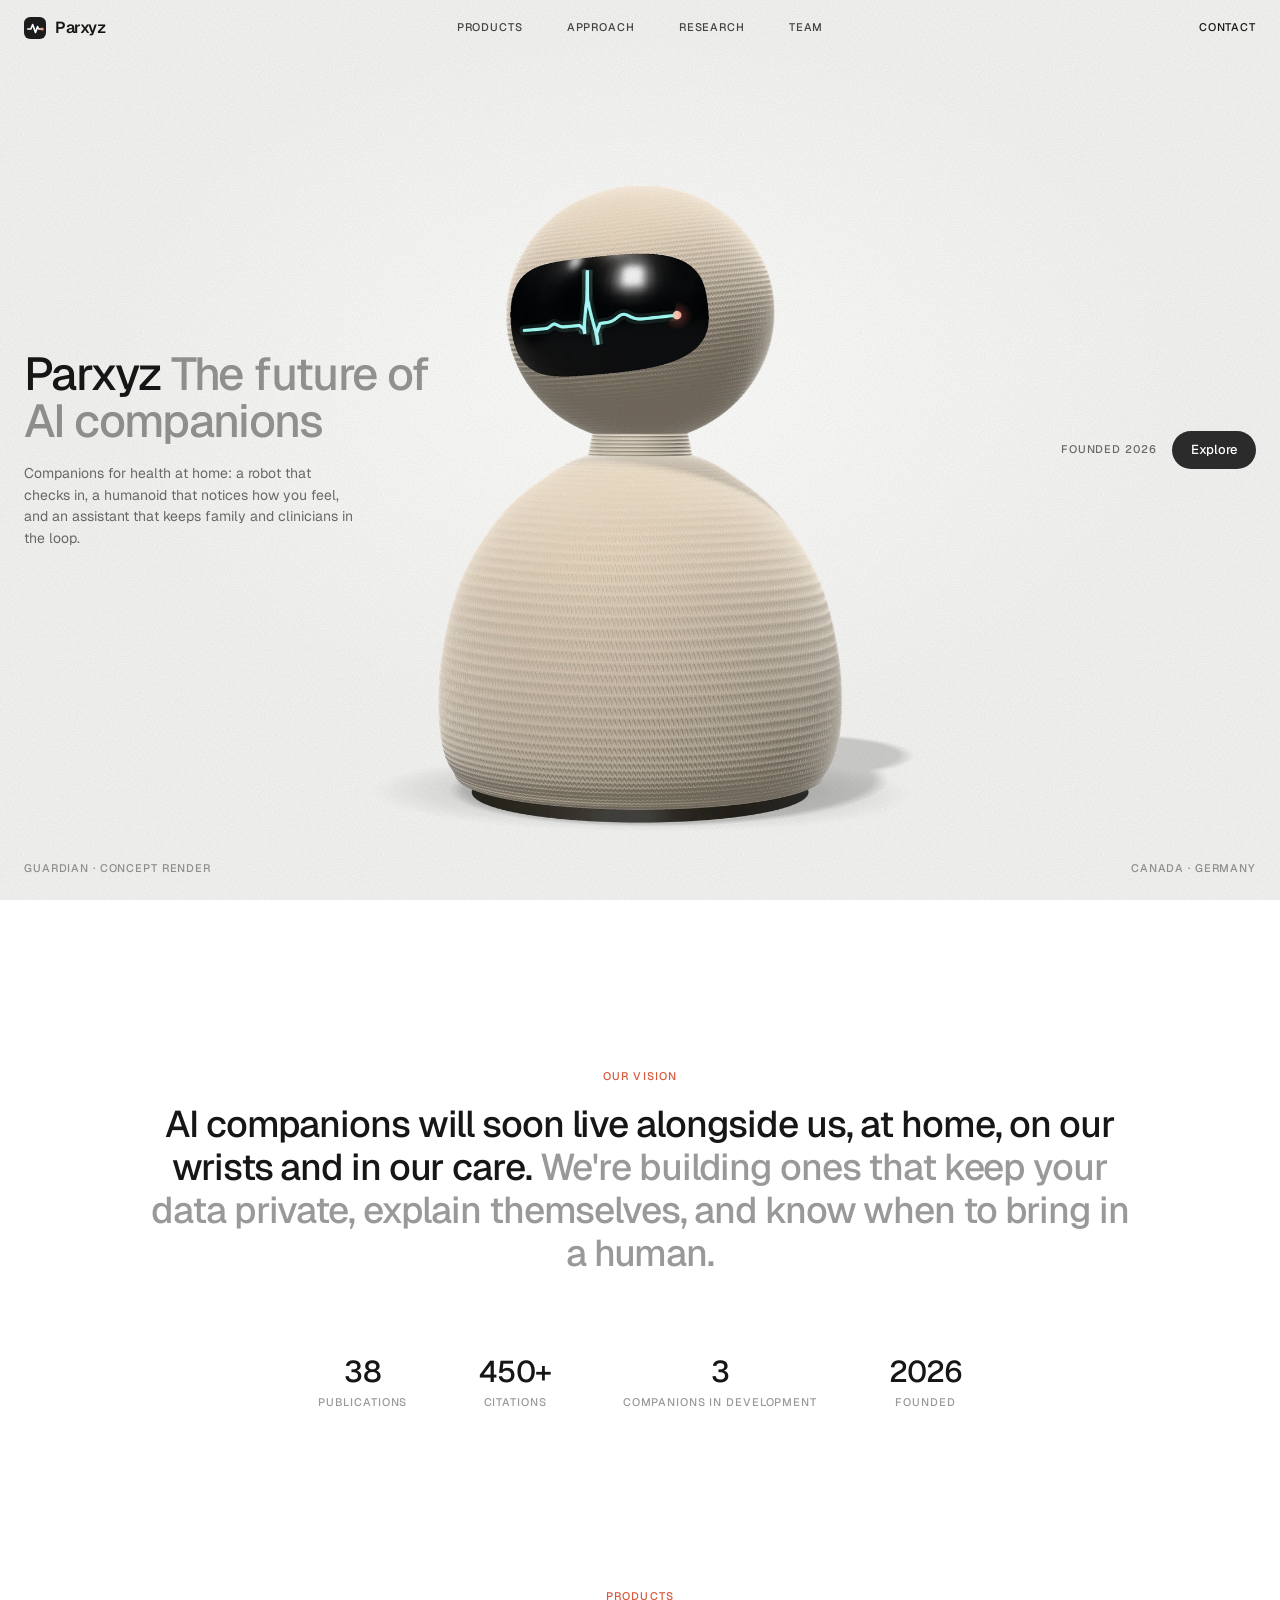
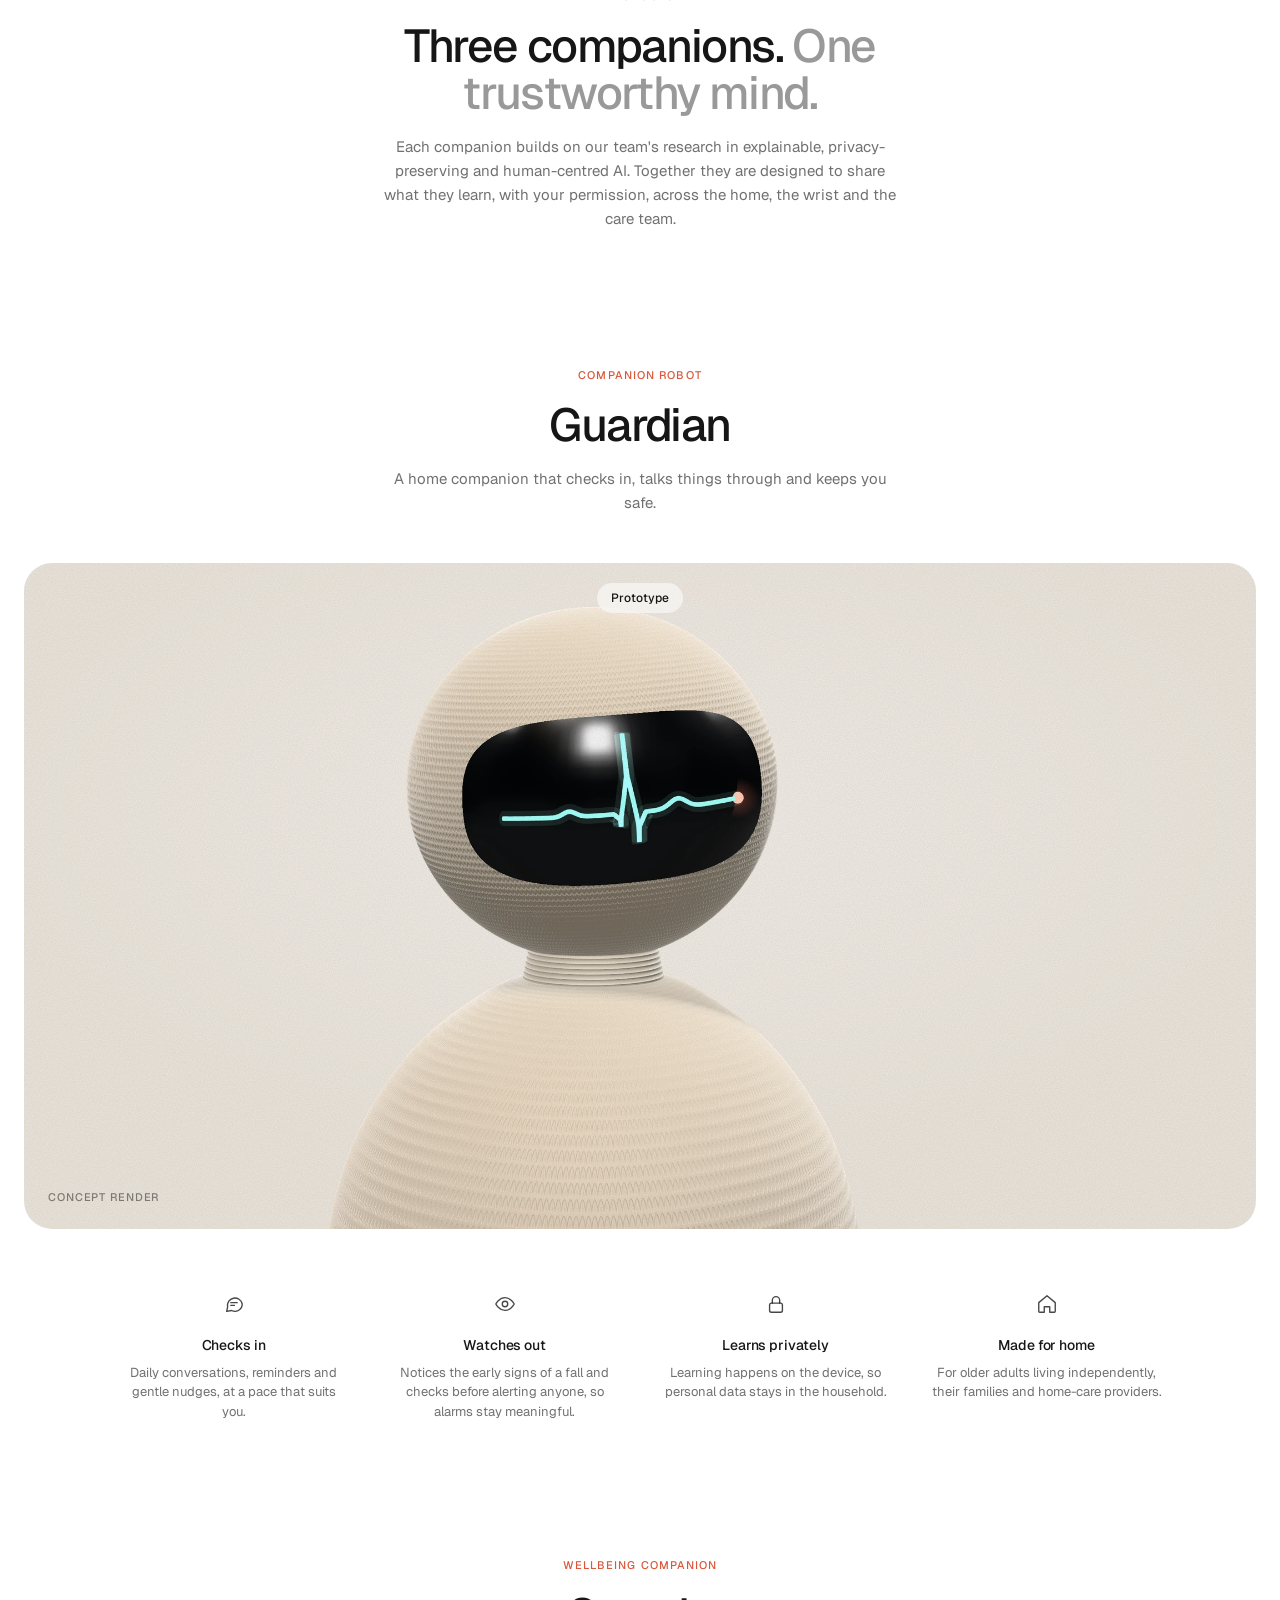
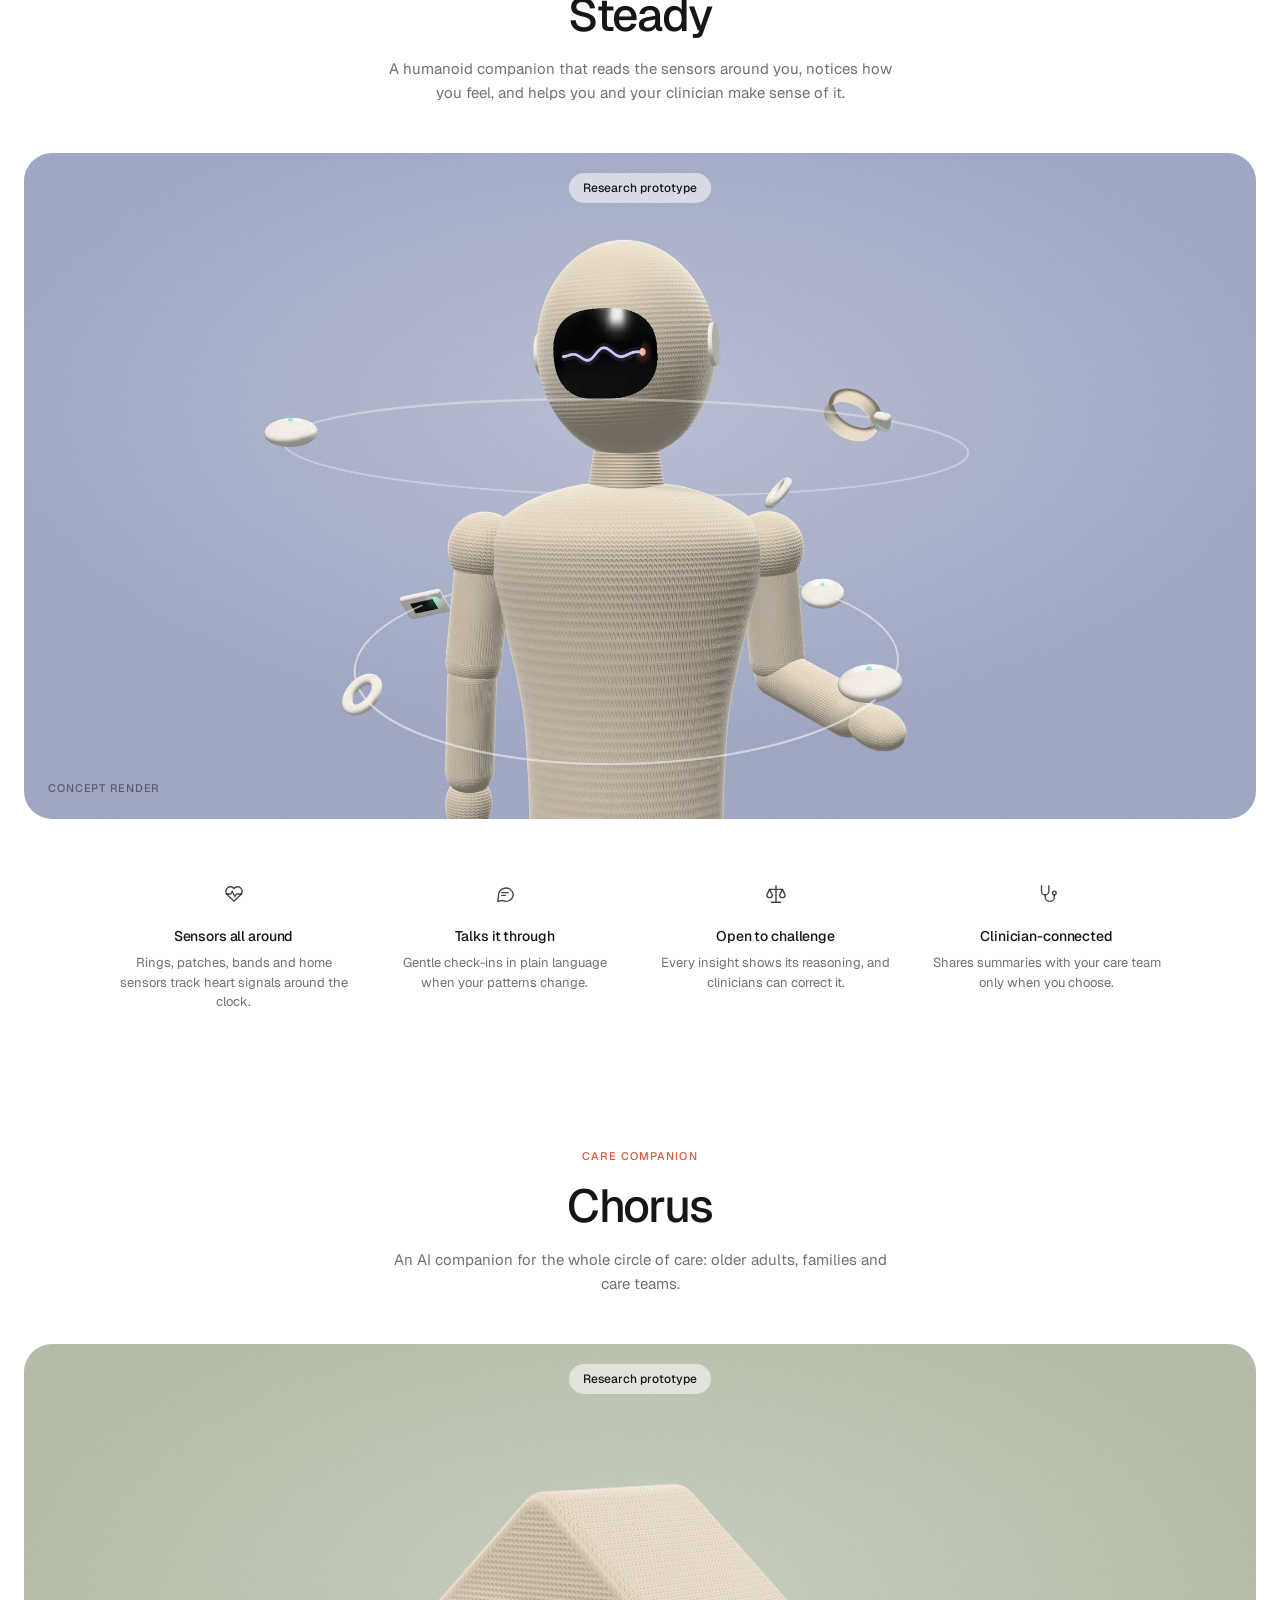
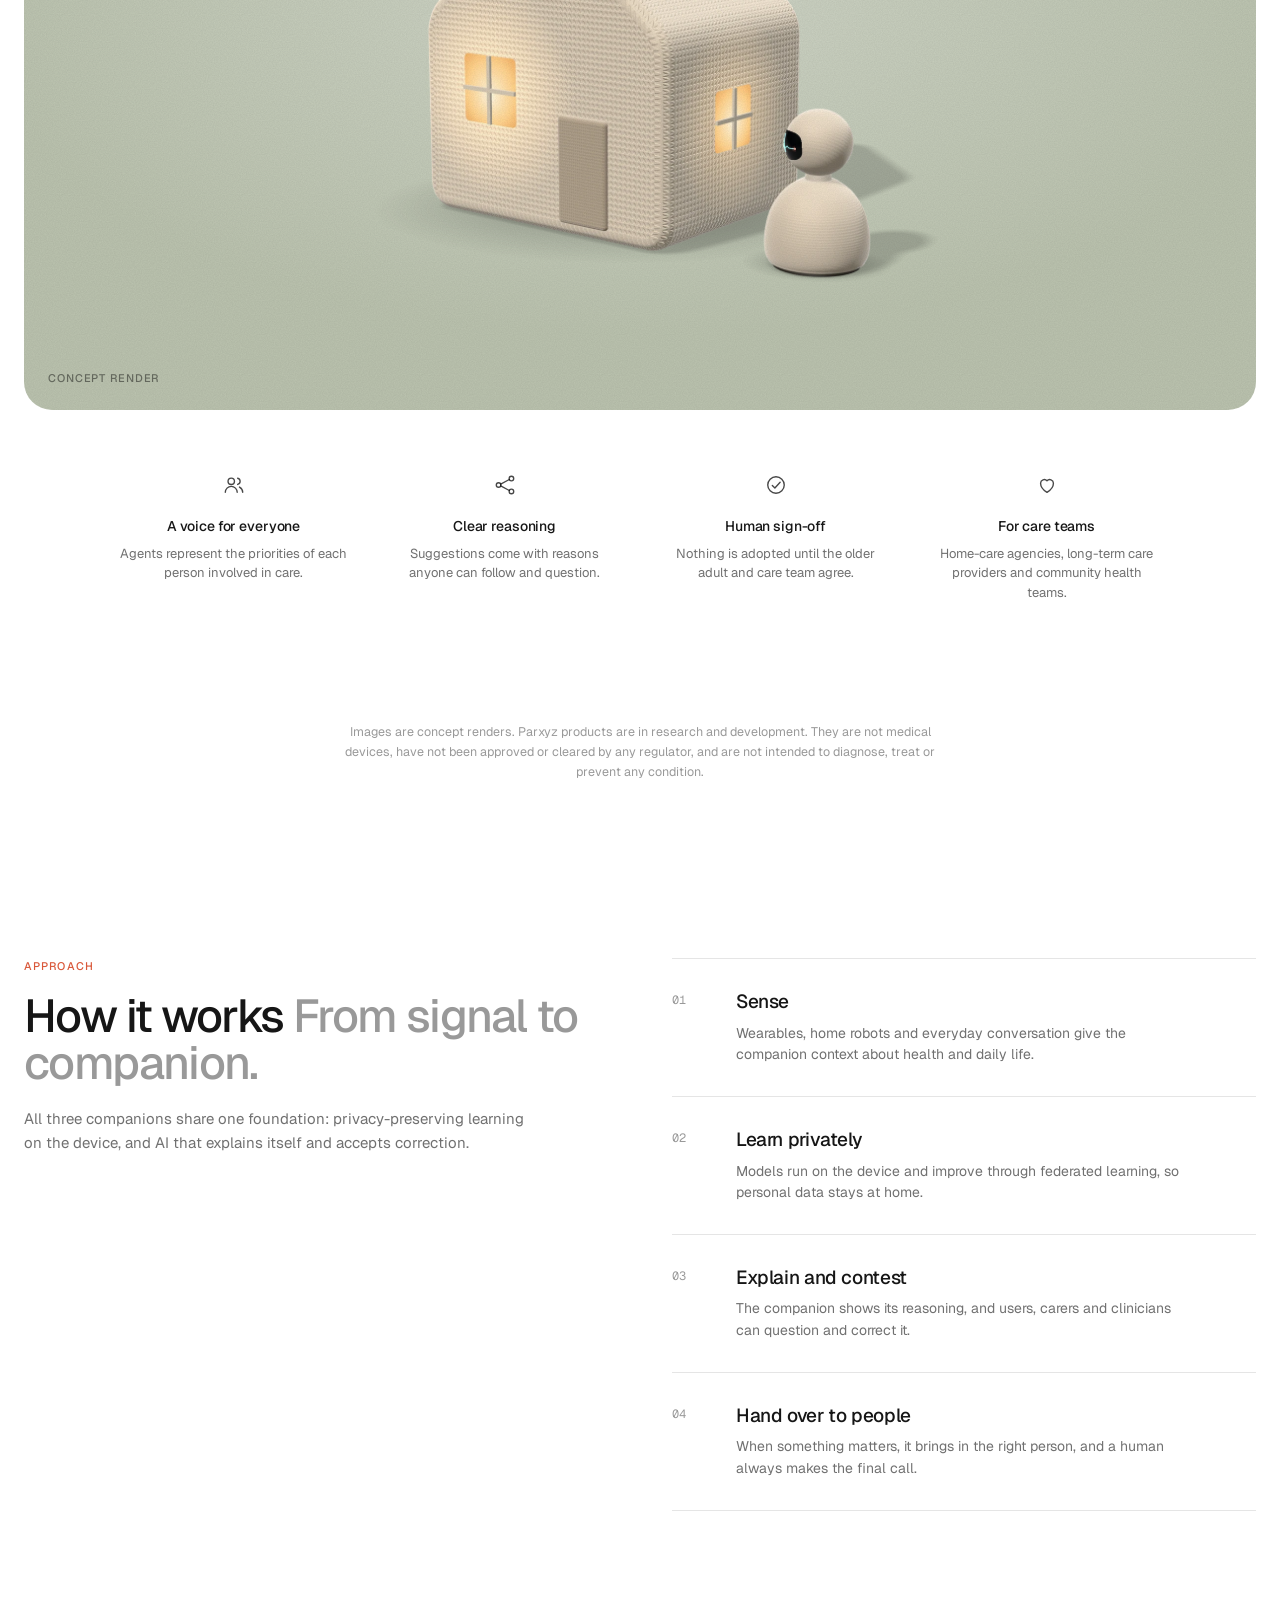
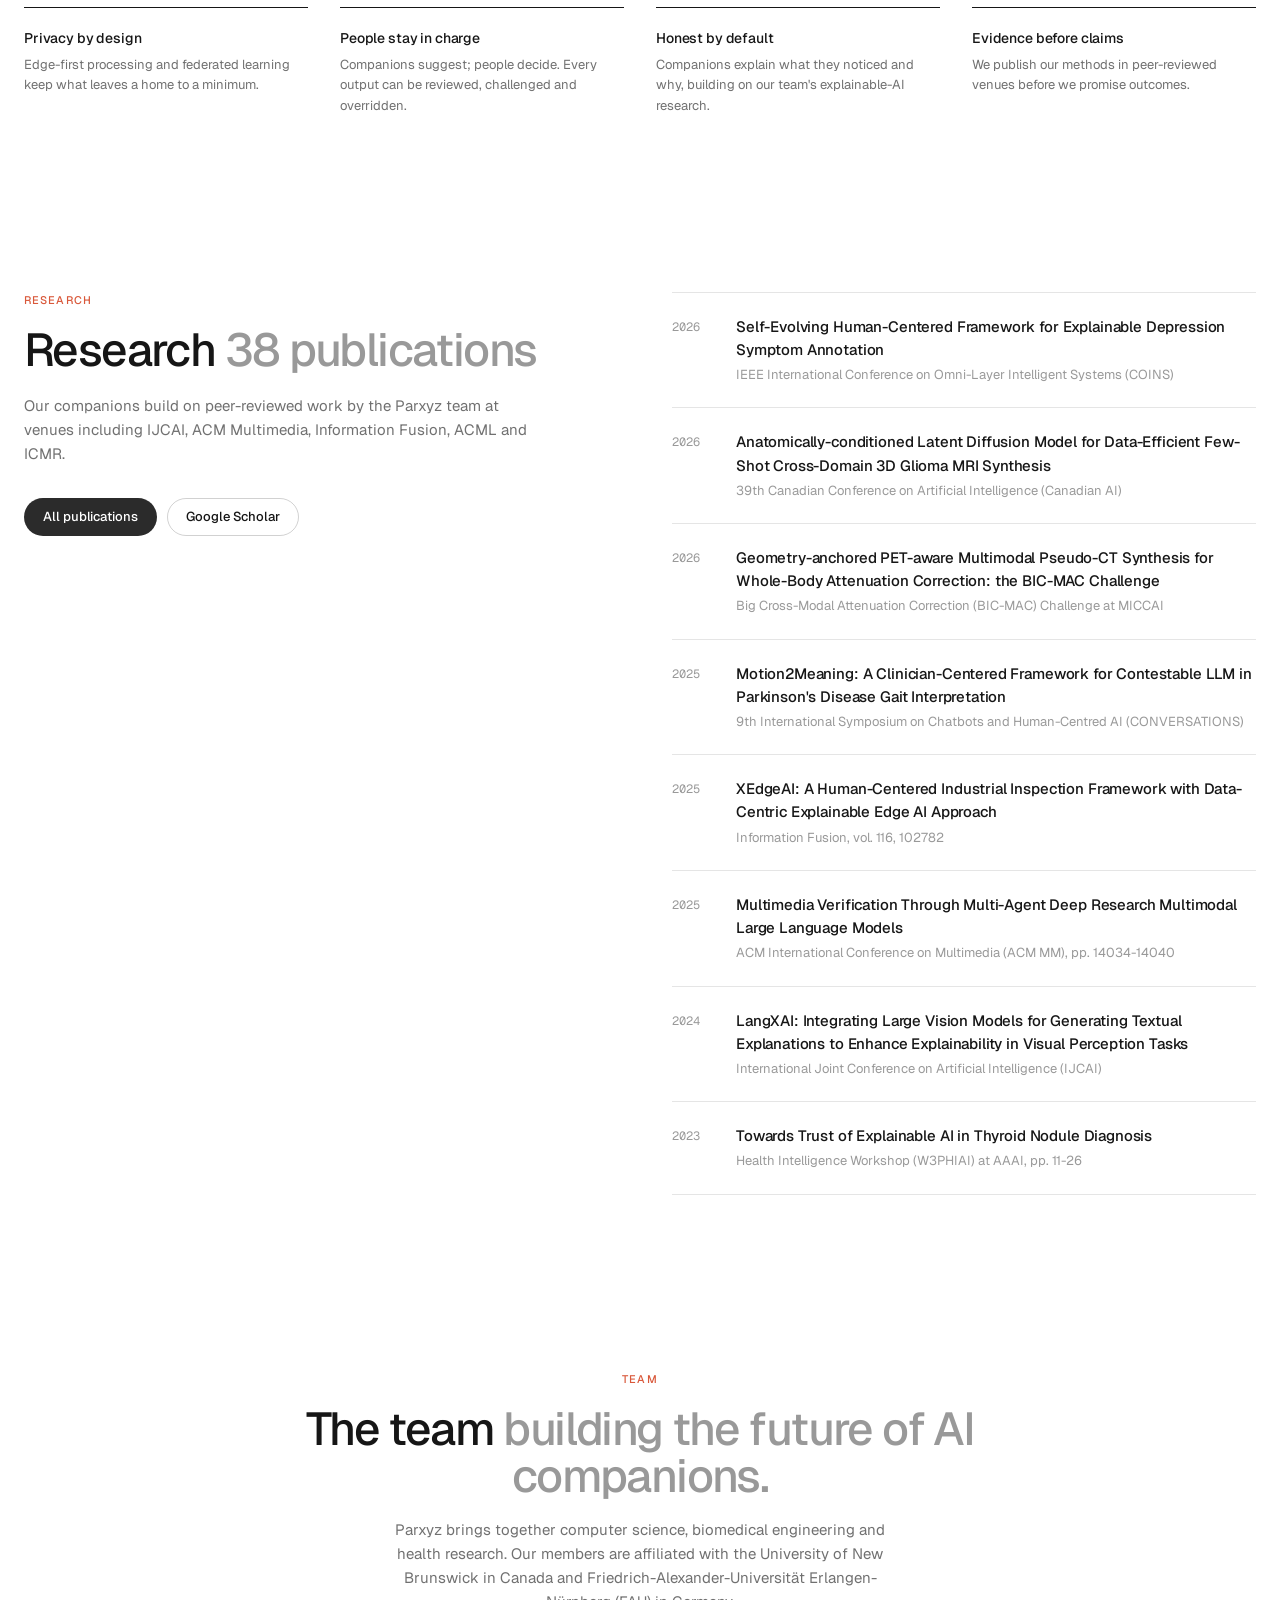
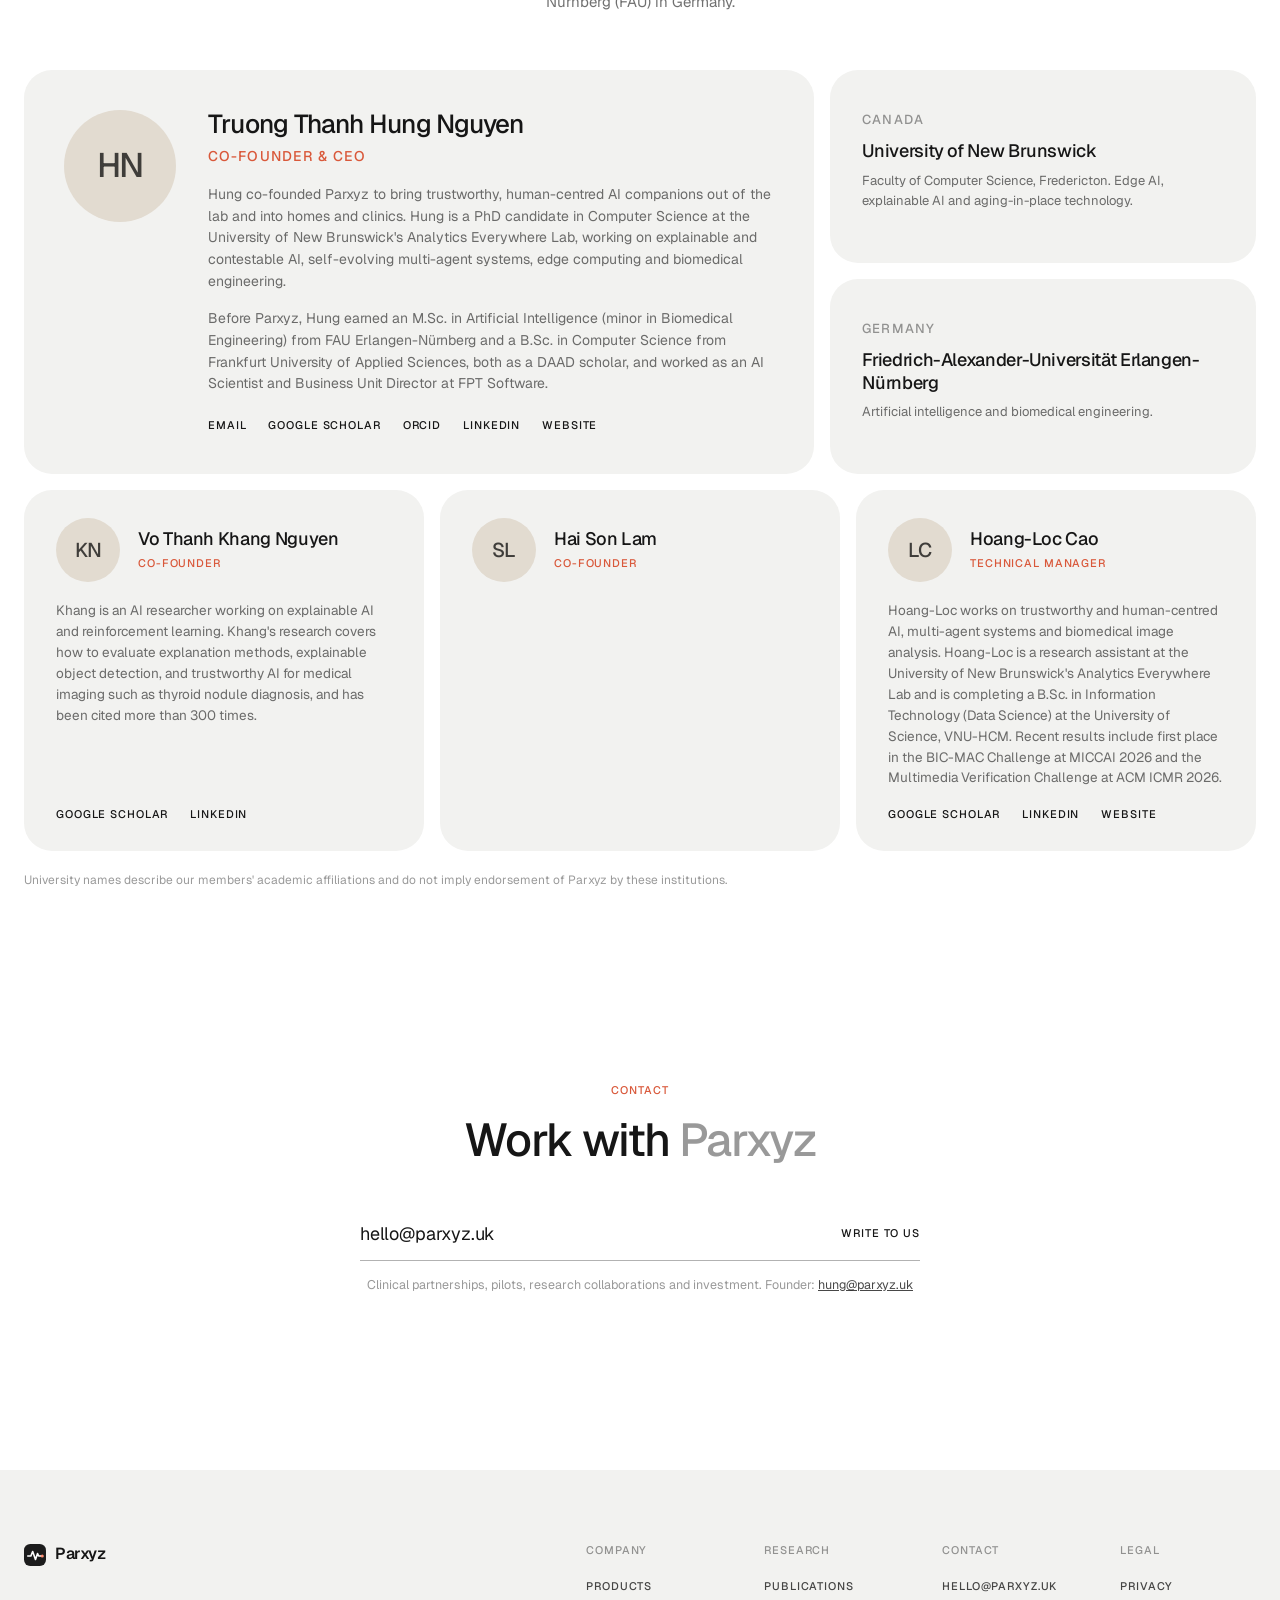
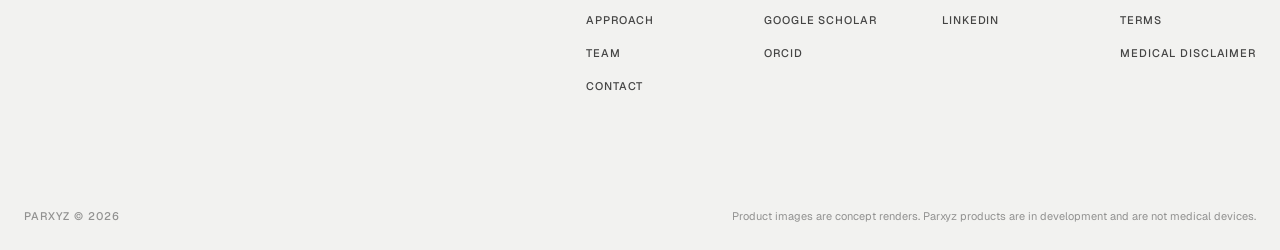
==== commit 1b160ae9: "Make Steady a humanoid companion and add team profiles Replace the wristband render with a knitted h" ====
--- a/index.html
+++ b/index.html
@@ -4,7 +4,7 @@
   <meta charset="utf-8">
   <meta name="viewport" content="width=device-width, initial-scale=1">
   <title>Parxyz | The future of AI companions</title>
-  <meta name="description" content="Parxyz is building AI companions for health at home: a companion robot, a wellbeing wearable and a care companion, powered by private, explainable and accountable AI.">
+  <meta name="description" content="Parxyz is building AI companions for health at home: a companion robot, a humanoid wellbeing companion and a care companion, powered by private, explainable and accountable AI.">
   <link rel="canonical" href="https://parxyz.uk/">
   <meta name="theme-color" content="#f2f2f0">
   <link rel="icon" href="assets/img/favicon.svg" type="image/svg+xml">
@@ -12,7 +12,7 @@
   <meta property="og:type" content="website">
   <meta property="og:site_name" content="Parxyz">
   <meta property="og:title" content="Parxyz | The future of AI companions">
-  <meta property="og:description" content="Parxyz is building AI companions for health at home: a companion robot, a wellbeing wearable and a care companion, powered by private, explainable and accountable AI.">
+  <meta property="og:description" content="Parxyz is building AI companions for health at home: a companion robot, a humanoid wellbeing companion and a care companion, powered by private, explainable and accountable AI.">
   <meta property="og:url" content="https://parxyz.uk/">
   <meta property="og:image" content="https://parxyz.uk/assets/img/og-image.jpg">
   <meta name="twitter:card" content="summary_large_image">
@@ -29,7 +29,7 @@
     "logo": "https://parxyz.uk/assets/img/logo.png",
     "email": "hello@parxyz.uk",
     "foundingDate": "2026",
-    "description": "Parxyz is building AI companions for health at home: a companion robot, a wellbeing wearable and a care companion, powered by private, explainable and accountable AI.",
+    "description": "Parxyz is building AI companions for health at home: a companion robot, a humanoid wellbeing companion and a care companion, powered by private, explainable and accountable AI.",
     "founder": [
       {
         "@type": "Person",
@@ -41,13 +41,30 @@
           "https://www.linkedin.com/in/hungntt"
         ]
       },
-      { "@type": "Person", "name": "Vo Thanh Khang Nguyen", "jobTitle": "Co-founder" },
+      {
+        "@type": "Person",
+        "name": "Vo Thanh Khang Nguyen",
+        "jobTitle": "Co-founder",
+        "sameAs": [
+          "https://scholar.google.com/citations?user=uQAegakAAAAJ",
+          "https://www.linkedin.com/in/khang-nguyen-90b8ab188/"
+        ]
+      },
       { "@type": "Person", "name": "Hai Son Lam", "jobTitle": "Co-founder" }
     ],
     "employee": [
-      { "@type": "Person", "name": "Hoang-Loc Cao", "jobTitle": "Technical Manager" }
+      {
+        "@type": "Person",
+        "name": "Hoang-Loc Cao",
+        "jobTitle": "Technical Manager",
+        "sameAs": [
+          "https://scholar.google.com/citations?user=szHDzgkAAAAJ",
+          "https://www.linkedin.com/in/loccao1105/",
+          "https://loc110504.github.io/"
+        ]
+      }
     ],
-    "knowsAbout": ["AI companions", "Companion robots", "Mental health wearables", "Aging in place", "Explainable AI", "Federated learning", "Edge AI"]
+    "knowsAbout": ["AI companions", "Companion robots", "Humanoid robots", "Wearable sensors", "Aging in place", "Explainable AI", "Federated learning", "Edge AI"]
   }
   </script>
 </head>
@@ -75,7 +92,7 @@
     <section class="hero grain" aria-labelledby="hero-title">
       <div class="hero-copy">
         <h1 class="display" id="hero-title">Parxyz <span class="dim">The future of AI companions</span></h1>
-        <p class="hero-sub">Companions for health at home: a robot that checks in, a wearable that notices how you feel, and an assistant that keeps family and clinicians in the loop.</p>
+        <p class="hero-sub">Companions for health at home: a robot that checks in, a humanoid that notices how you feel, and an assistant that keeps family and clinicians in the loop.</p>
       </div>
       <div class="hero-media">
         <img src="assets/img/guardian.webp" width="1200" height="1500" alt="Guardian, a soft knitted companion robot with a dark visor showing a glowing heartbeat line">
@@ -149,18 +166,18 @@
         <div class="head reveal">
           <span class="eyebrow">Wellbeing companion</span>
           <h3>Steady</h3>
-          <p class="lede">A wearable companion that notices how you feel, and helps you and your clinician make sense of it.</p>
+          <p class="lede">A humanoid companion that reads the sensors around you, notices how you feel, and helps you and your clinician make sense of it.</p>
         </div>
         <div class="media blue grain reveal">
           <span class="pill">Research prototype</span>
-          <img class="contain" src="assets/img/steady.webp" width="1800" height="1200" loading="lazy" alt="A knitted wristband with a white sensor pod whose screen shows a heartbeat line">
+          <img class="detail" src="assets/img/steady.webp" width="1800" height="1200" loading="lazy" alt="Steady, a knitted humanoid robot with a calm wave on its face, presenting a small sensor while rings, patches and bands orbit around it">
           <p class="caption label">Concept render</p>
         </div>
         <div class="features reveal">
           <div class="feature">
             <svg viewBox="0 0 24 24" fill="none" stroke="currentColor" stroke-width="1.5" stroke-linecap="round" stroke-linejoin="round" aria-hidden="true"><path d="M19.5 12.6 12 20l-7.5-7.4A5 5 0 1 1 12 6a5 5 0 1 1 7.5 6.6Z"/><path d="M3.5 12h5l1.5-3 3 6 1.5-3h6"/></svg>
-            <h4>Always with you</h4>
-            <p>ECG and heart-rate variability around the clock, not just at appointments.</p>
+            <h4>Sensors all around</h4>
+            <p>Rings, patches, bands and home sensors track heart signals around the clock.</p>
           </div>
           <div class="feature">
             <svg viewBox="0 0 24 24" fill="none" stroke="currentColor" stroke-width="1.5" stroke-linecap="round" stroke-linejoin="round" aria-hidden="true"><path d="M21 12a8 8 0 0 1-11.6 7.1L4 20l1-4.6A8 8 0 1 1 21 12Z"/><path d="M8.5 10.5h7M8.5 13.5h4"/></svg>
@@ -335,24 +352,41 @@
       </div>
       <div class="people reveal">
         <article class="card person">
-          <div class="avatar" aria-hidden="true">KN</div>
-          <div>
-            <h3>Vo Thanh Khang Nguyen</h3>
-            <p class="role label">Co-founder</p>
+          <div class="person-top">
+            <div class="avatar" aria-hidden="true">KN</div>
+            <div>
+              <h3>Vo Thanh Khang Nguyen</h3>
+              <p class="role label">Co-founder</p>
+            </div>
+          </div>
+          <p class="bio">Khang is an AI researcher working on explainable AI and reinforcement learning. Khang's research covers how to evaluate explanation methods, explainable object detection, and trustworthy AI for medical imaging such as thyroid nodule diagnosis, and has been cited more than 300 times.</p>
+          <div class="links">
+            <a href="https://scholar.google.com/citations?user=uQAegakAAAAJ&amp;hl=en">Google Scholar</a>
+            <a href="https://www.linkedin.com/in/khang-nguyen-90b8ab188/">LinkedIn</a>
           </div>
         </article>
         <article class="card person">
-          <div class="avatar" aria-hidden="true">SL</div>
-          <div>
-            <h3>Hai Son Lam</h3>
-            <p class="role label">Co-founder</p>
+          <div class="person-top">
+            <div class="avatar" aria-hidden="true">SL</div>
+            <div>
+              <h3>Hai Son Lam</h3>
+              <p class="role label">Co-founder</p>
+            </div>
           </div>
         </article>
         <article class="card person">
-          <div class="avatar" aria-hidden="true">LC</div>
-          <div>
-            <h3>Hoang-Loc Cao</h3>
-            <p class="role label">Technical Manager</p>
+          <div class="person-top">
+            <div class="avatar" aria-hidden="true">LC</div>
+            <div>
+              <h3>Hoang-Loc Cao</h3>
+              <p class="role label">Technical Manager</p>
+            </div>
+          </div>
+          <p class="bio">Hoang-Loc works on trustworthy and human-centred AI, multi-agent systems and biomedical image analysis. Hoang-Loc is a research assistant at the University of New Brunswick's Analytics Everywhere Lab and is completing a B.Sc. in Information Technology (Data Science) at the University of Science, VNU-HCM. Recent results include first place in the BIC-MAC Challenge at MICCAI 2026 and the Multimedia Verification Challenge at ACM ICMR 2026.</p>
+          <div class="links">
+            <a href="https://scholar.google.com/citations?user=szHDzgkAAAAJ&amp;hl=en">Google Scholar</a>
+            <a href="https://www.linkedin.com/in/loccao1105/">LinkedIn</a>
+            <a href="https://loc110504.github.io/">Website</a>
           </div>
         </article>
       </div>
--- a/assets/css/style.css
+++ b/assets/css/style.css
@@ -282,10 +282,13 @@
 .affils h3 { margin-top: 10px; font-size: 18px; letter-spacing: -0.02em; line-height: 1.25; }
 .affils p { margin-top: 8px; font-size: 13px; color: var(--muted); }
 .people { display: grid; grid-template-columns: repeat(3, 1fr); gap: 16px; max-width: 1400px; margin: 16px auto 0; padding: 0 var(--gutter); }
-.person { display: flex; align-items: center; gap: 20px; padding: 28px 32px; }
+.person { display: flex; flex-direction: column; padding: 28px 32px; }
+.person-top { display: flex; align-items: center; gap: 18px; }
 .person .avatar { width: 64px; height: 64px; flex: none; font-size: 20px; }
 .person h3 { font-size: 18px; letter-spacing: -0.02em; line-height: 1.25; }
 .person .role { margin-top: 4px; color: var(--accent); }
+.person .bio { margin-top: 18px; font-size: 13.5px; line-height: 1.55; color: var(--muted); }
+.person .links { margin-top: auto; padding-top: 18px; }
 @media (max-width: 900px) { .people { grid-template-columns: 1fr; } }
 .fineprint { max-width: 1400px; margin: 20px auto 0; padding: 0 var(--gutter); font-size: 12px; color: var(--ink-3); }
 @media (max-width: 900px) { .team { padding-top: 120px; } .team-grid { grid-template-columns: 1fr; } }
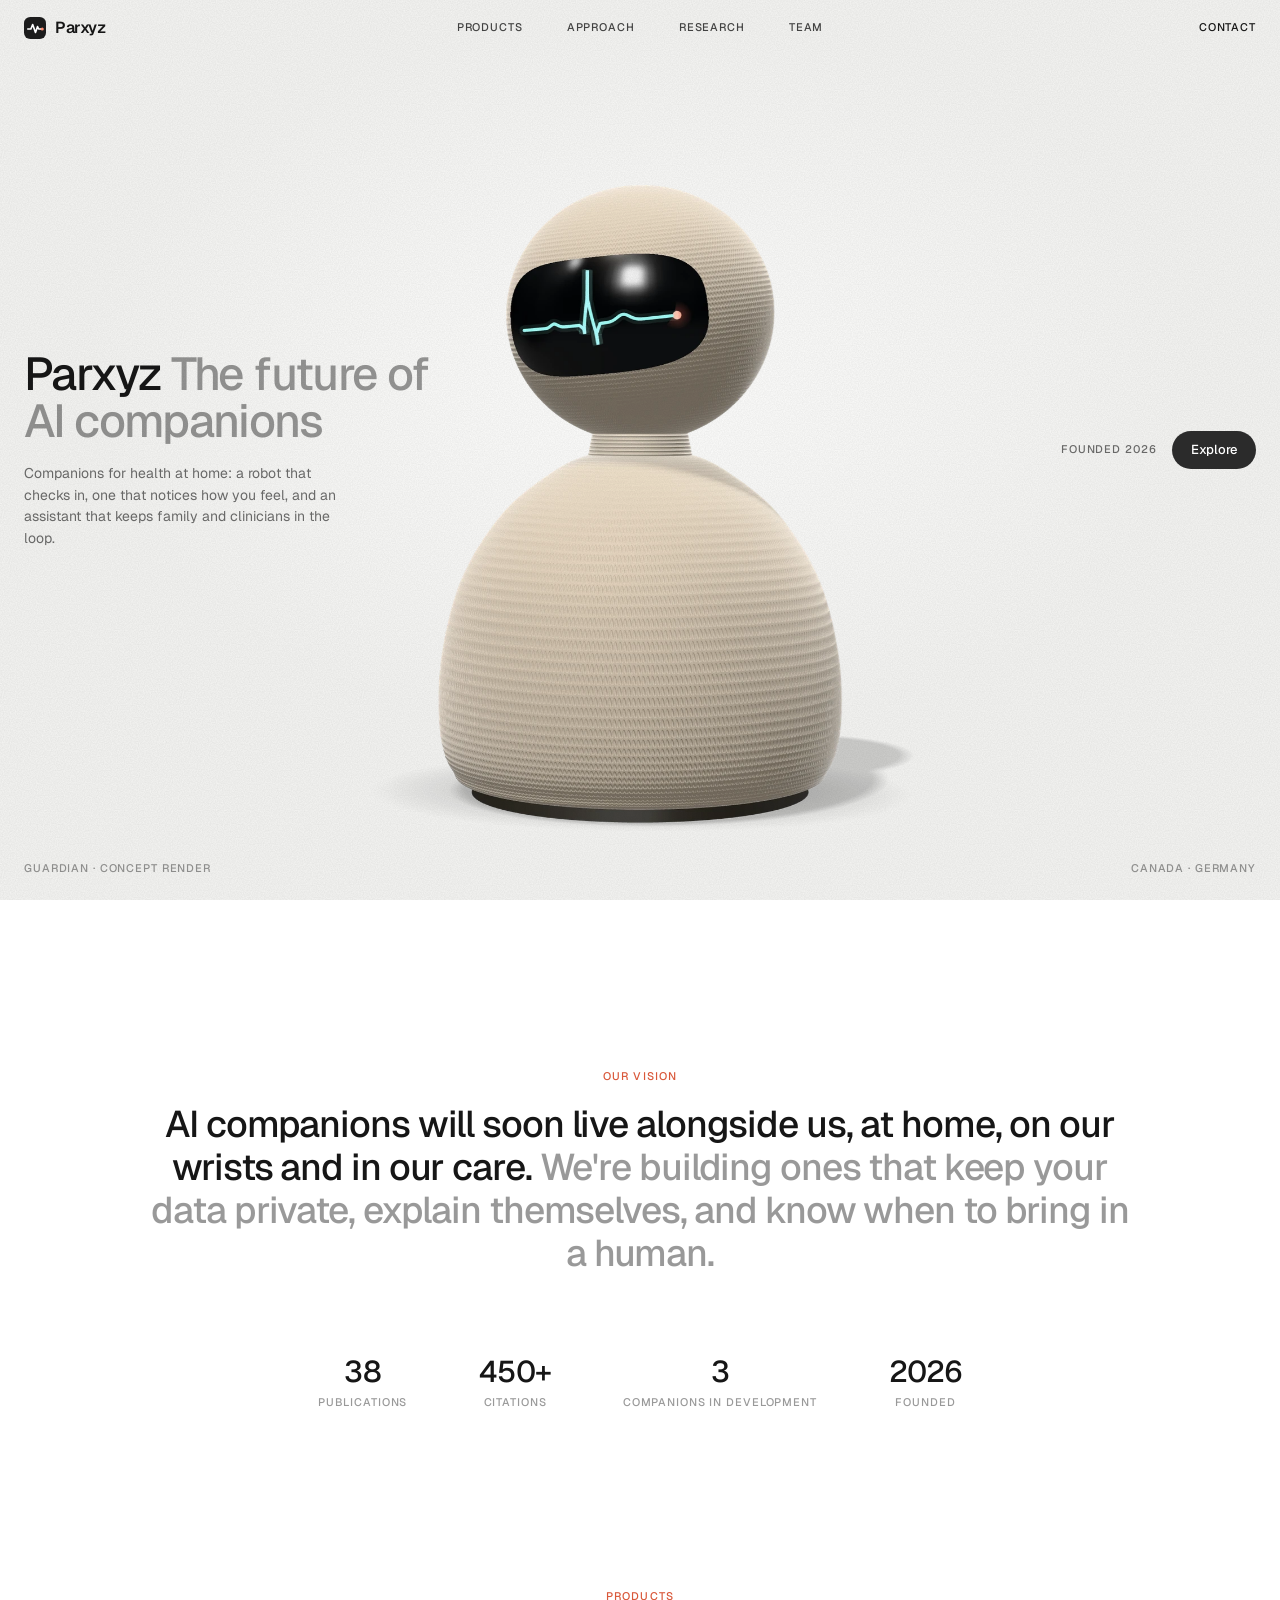
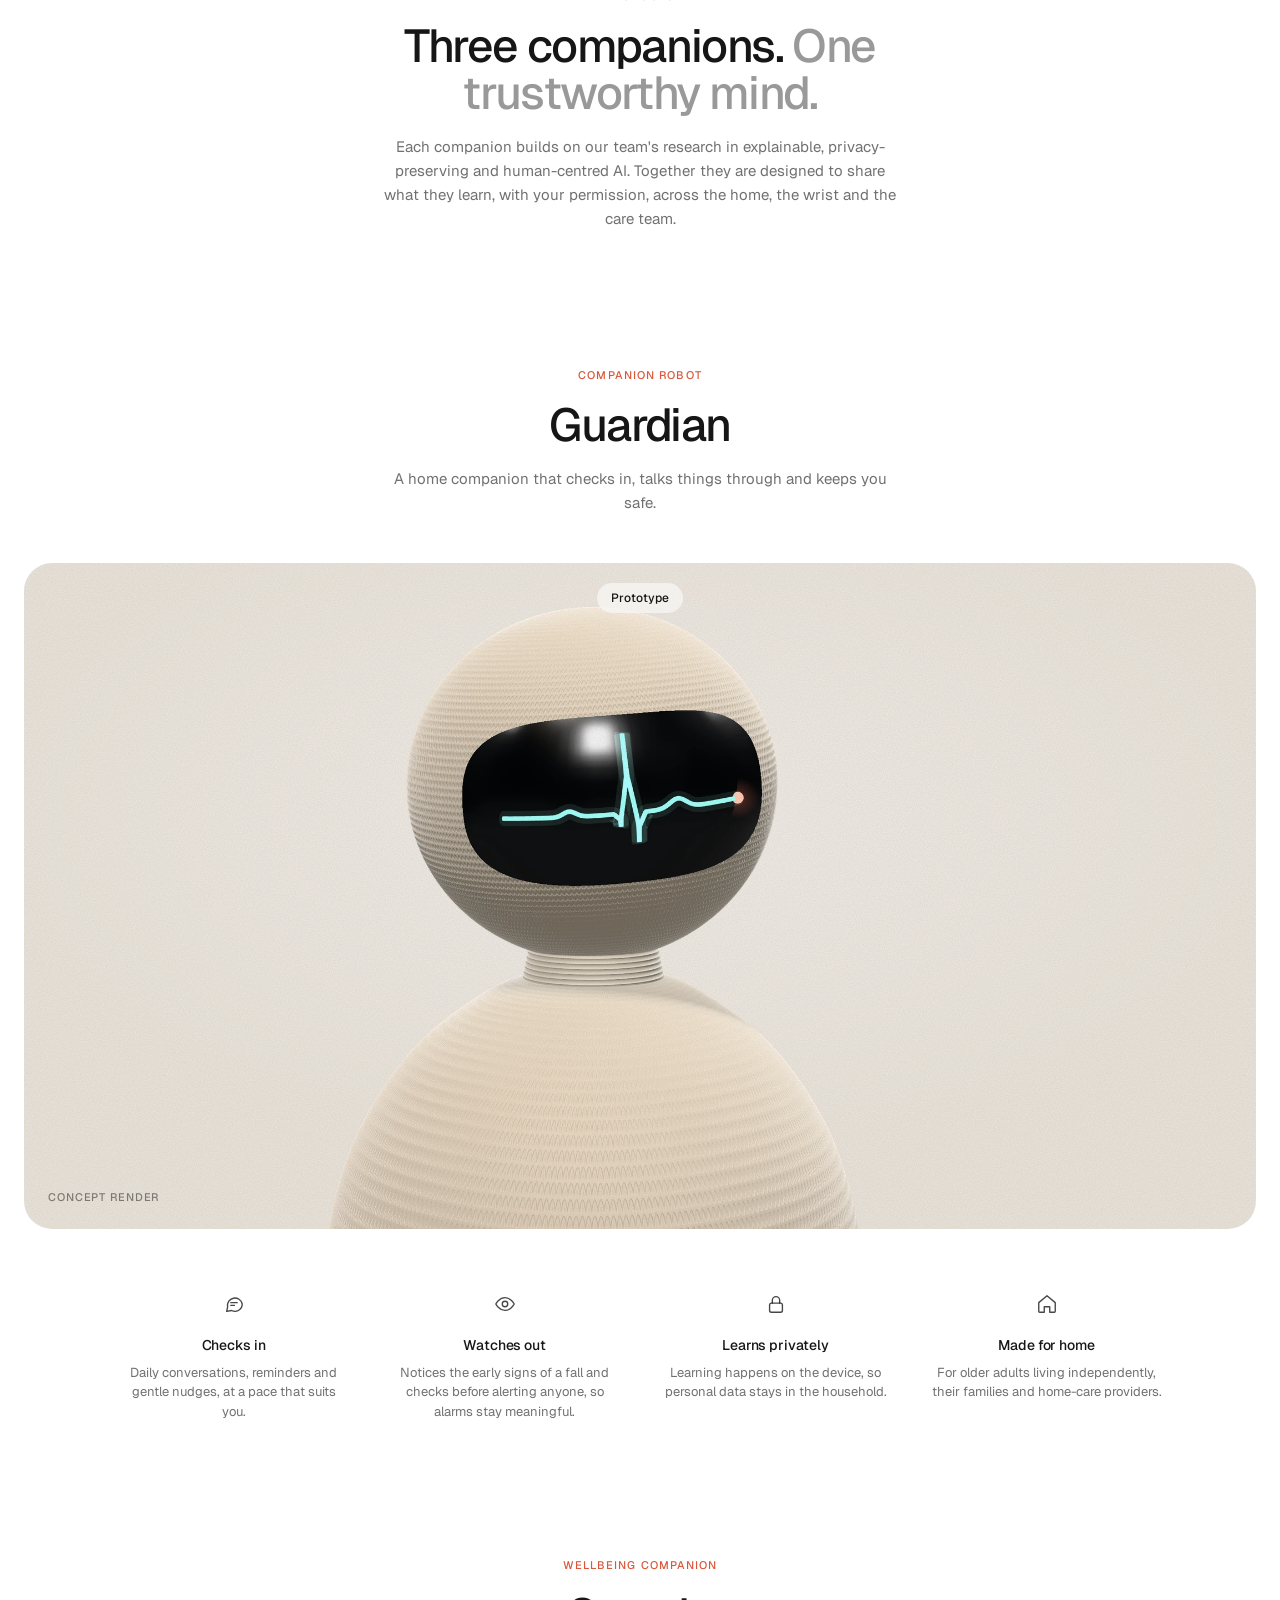
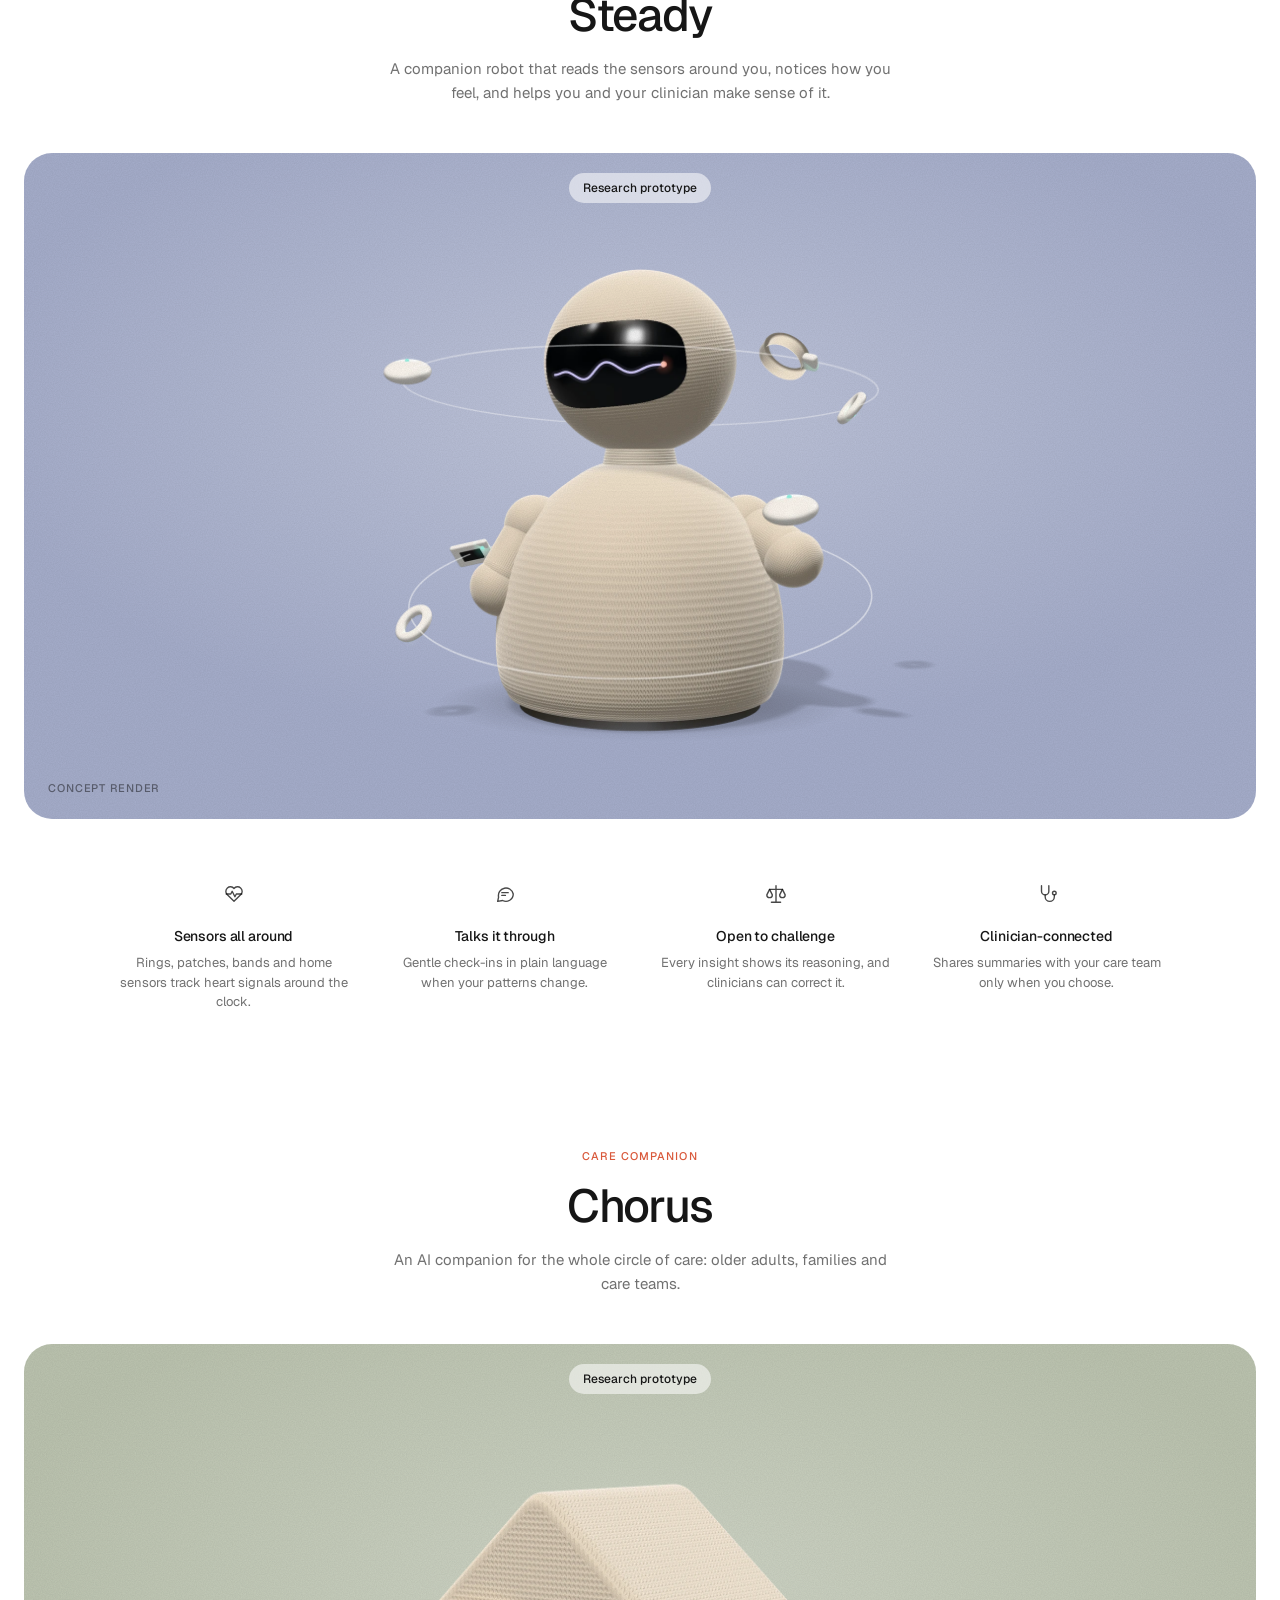
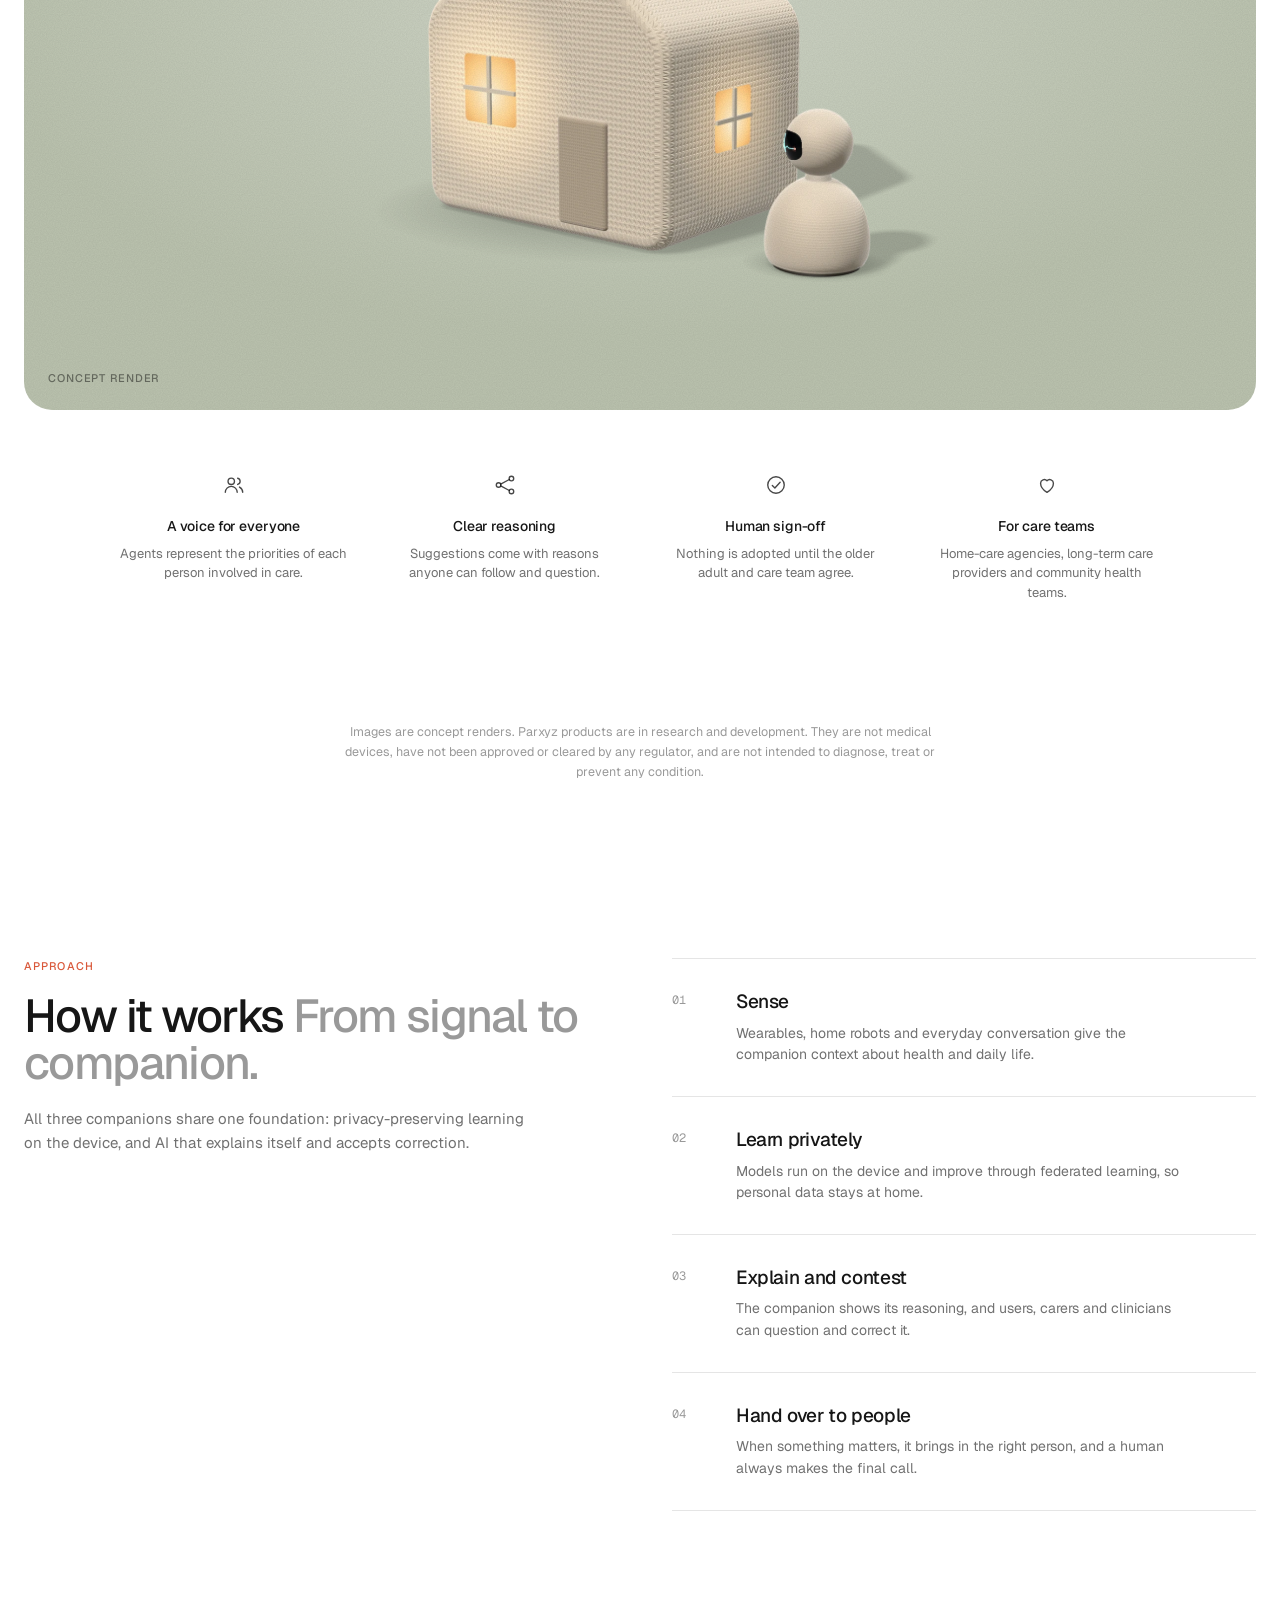
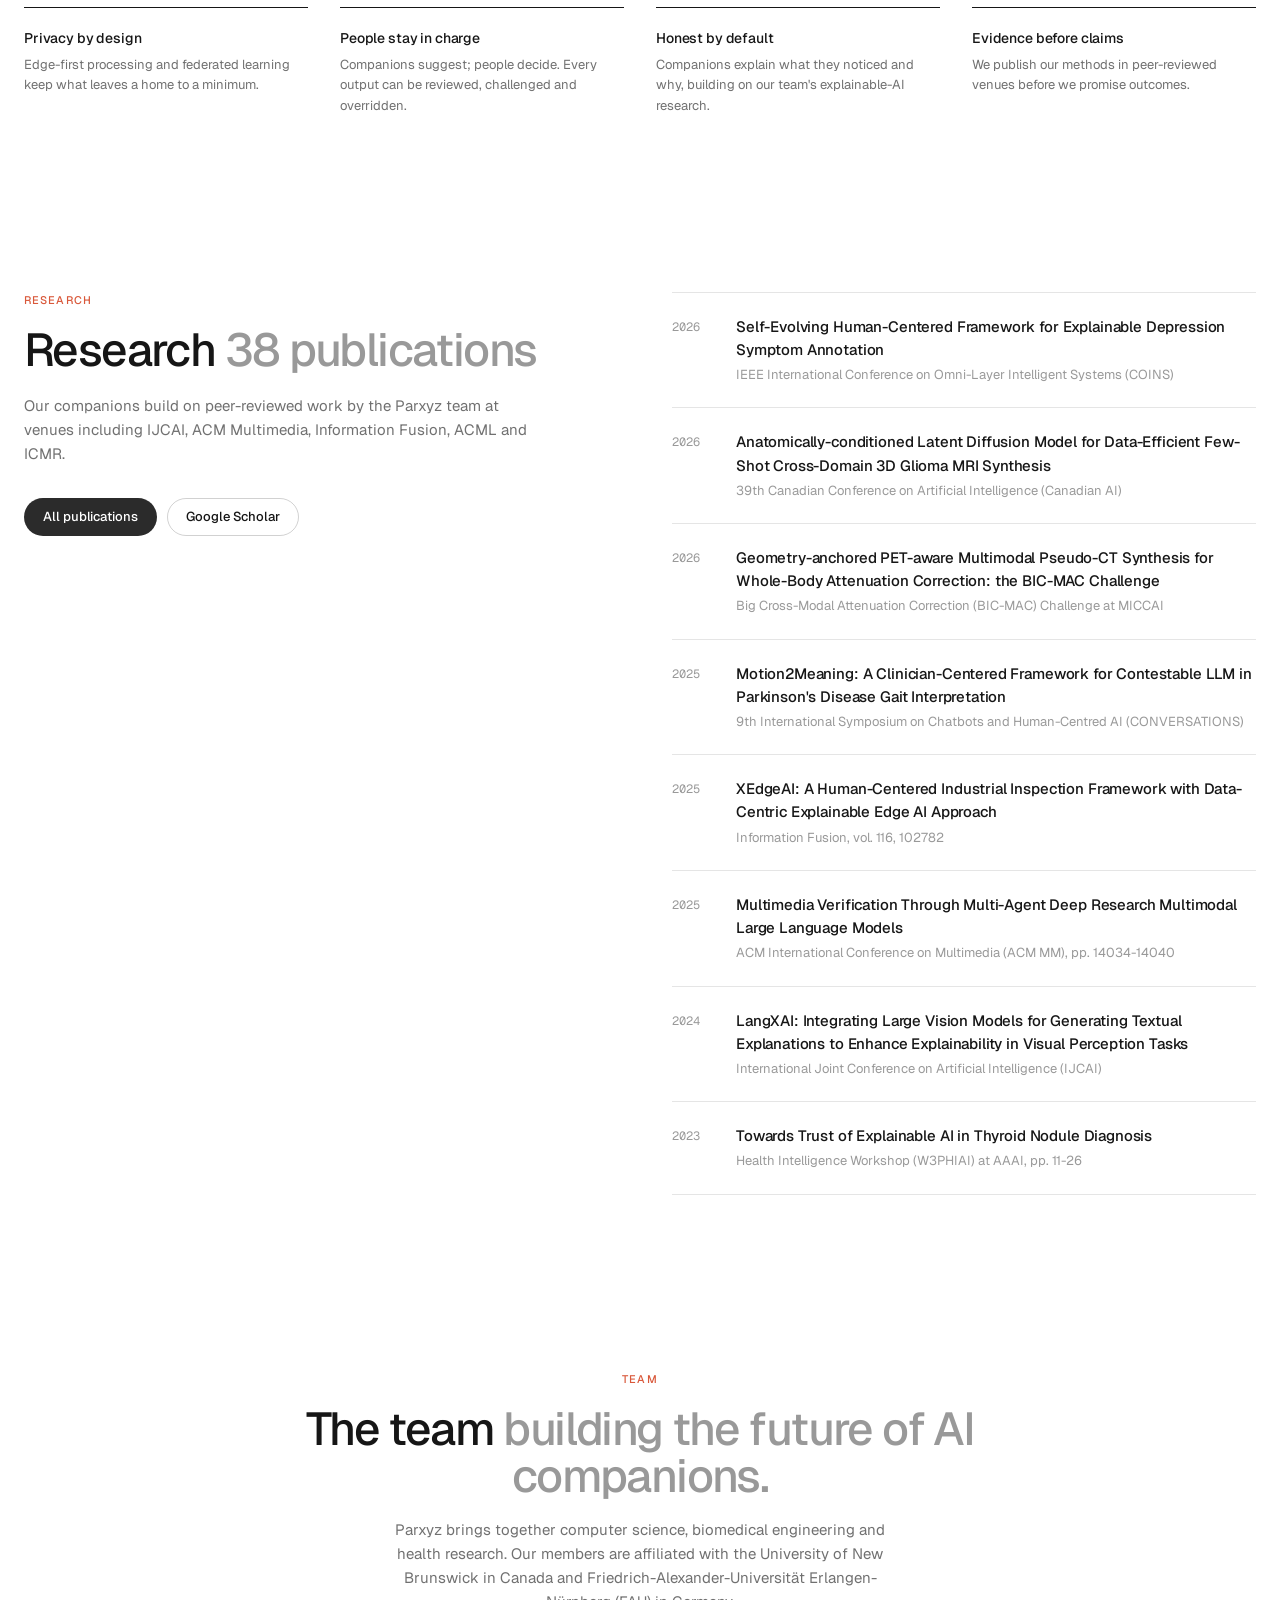
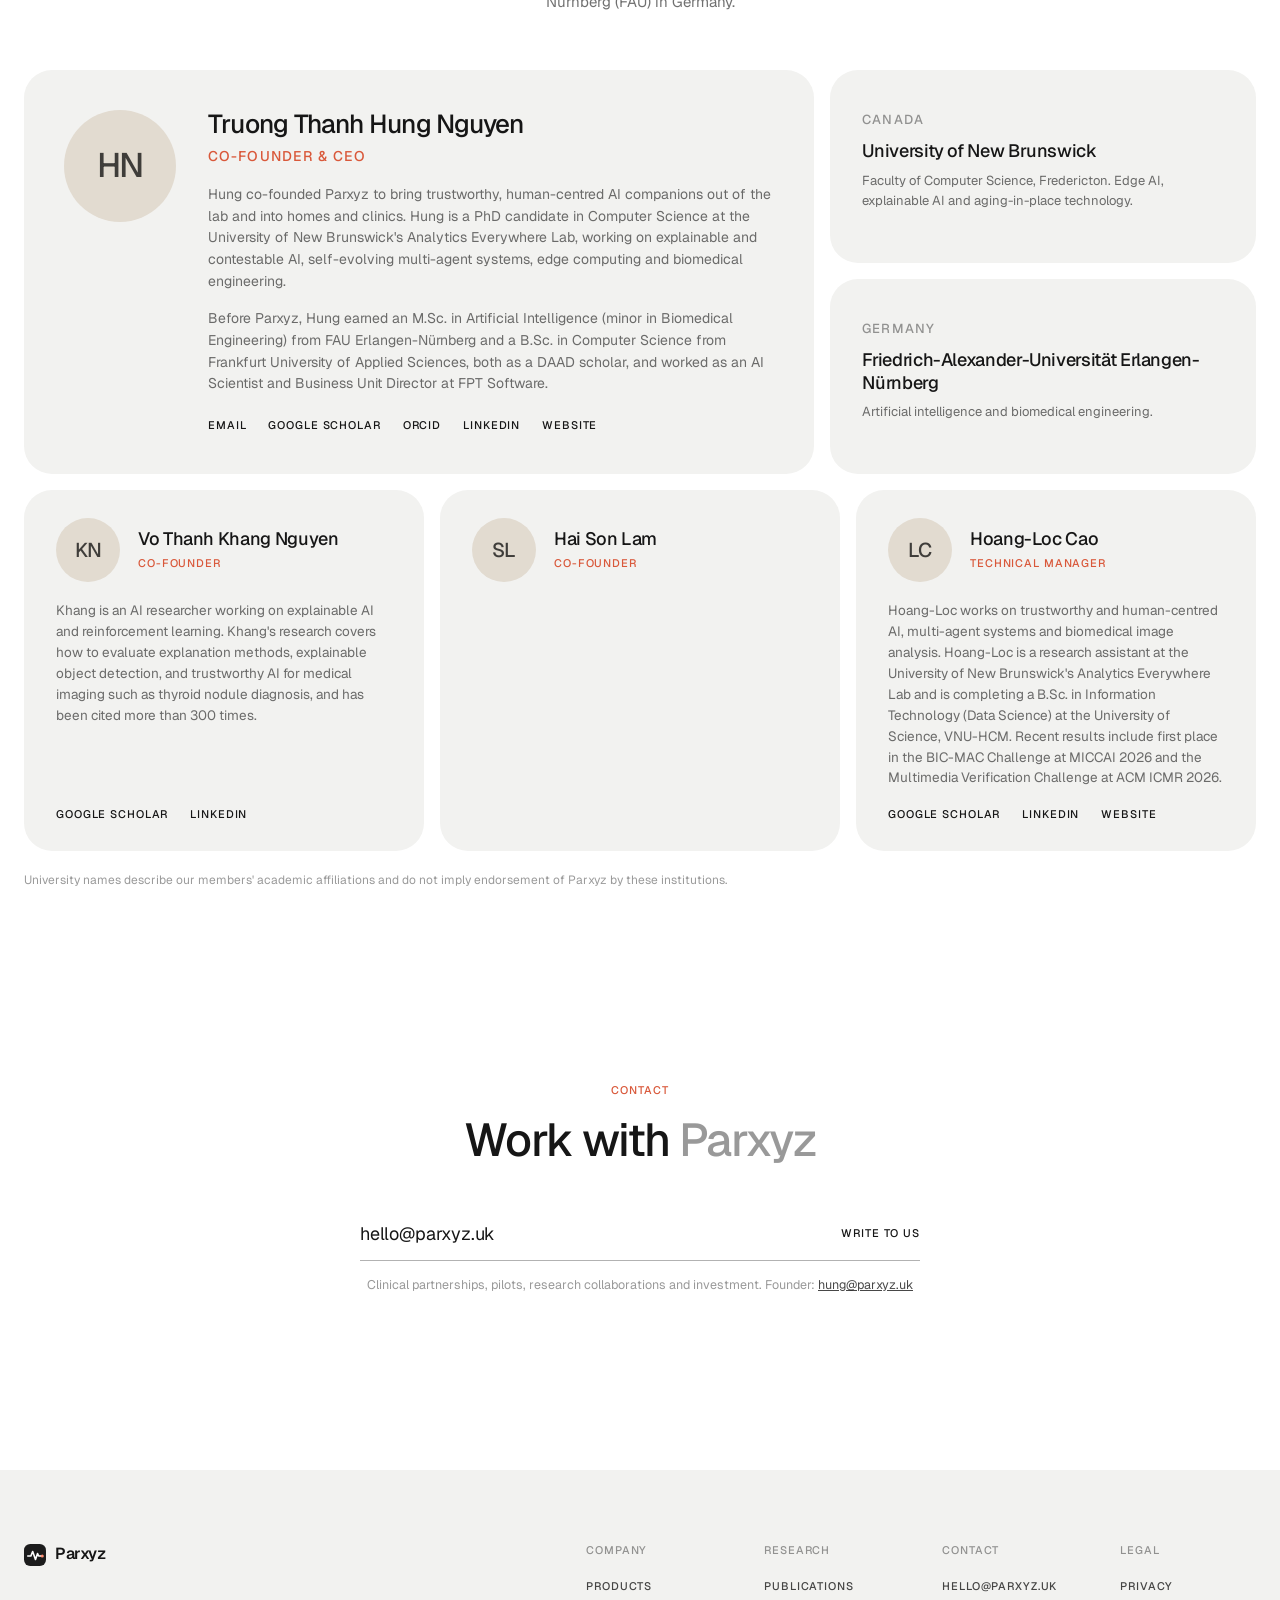
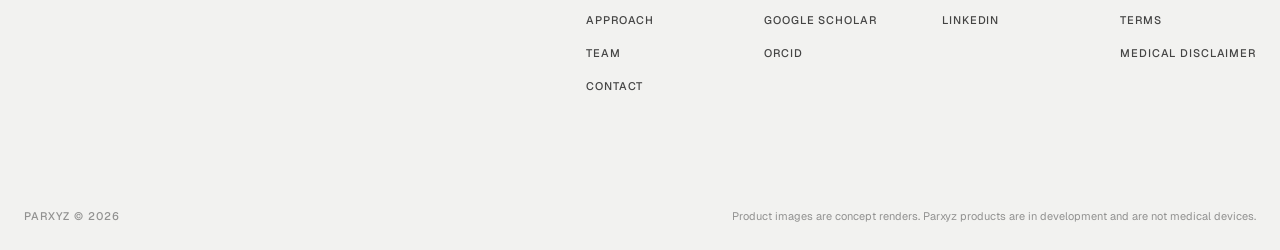
==== commit fb258ece: "Render Steady with the chubby companion robot design Keep the Guardian body and head for brand consi" ====
--- a/index.html
+++ b/index.html
@@ -4,7 +4,7 @@
   <meta charset="utf-8">
   <meta name="viewport" content="width=device-width, initial-scale=1">
   <title>Parxyz | The future of AI companions</title>
-  <meta name="description" content="Parxyz is building AI companions for health at home: a companion robot, a humanoid wellbeing companion and a care companion, powered by private, explainable and accountable AI.">
+  <meta name="description" content="Parxyz is building AI companions for health at home: a companion robot, a wellbeing companion and a care companion, powered by private, explainable and accountable AI.">
   <link rel="canonical" href="https://parxyz.uk/">
   <meta name="theme-color" content="#f2f2f0">
   <link rel="icon" href="assets/img/favicon.svg" type="image/svg+xml">
@@ -12,7 +12,7 @@
   <meta property="og:type" content="website">
   <meta property="og:site_name" content="Parxyz">
   <meta property="og:title" content="Parxyz | The future of AI companions">
-  <meta property="og:description" content="Parxyz is building AI companions for health at home: a companion robot, a humanoid wellbeing companion and a care companion, powered by private, explainable and accountable AI.">
+  <meta property="og:description" content="Parxyz is building AI companions for health at home: a companion robot, a wellbeing companion and a care companion, powered by private, explainable and accountable AI.">
   <meta property="og:url" content="https://parxyz.uk/">
   <meta property="og:image" content="https://parxyz.uk/assets/img/og-image.jpg">
   <meta name="twitter:card" content="summary_large_image">
@@ -29,7 +29,7 @@
     "logo": "https://parxyz.uk/assets/img/logo.png",
     "email": "hello@parxyz.uk",
     "foundingDate": "2026",
-    "description": "Parxyz is building AI companions for health at home: a companion robot, a humanoid wellbeing companion and a care companion, powered by private, explainable and accountable AI.",
+    "description": "Parxyz is building AI companions for health at home: a companion robot, a wellbeing companion and a care companion, powered by private, explainable and accountable AI.",
     "founder": [
       {
         "@type": "Person",
@@ -64,7 +64,7 @@
         ]
       }
     ],
-    "knowsAbout": ["AI companions", "Companion robots", "Humanoid robots", "Wearable sensors", "Aging in place", "Explainable AI", "Federated learning", "Edge AI"]
+    "knowsAbout": ["AI companions", "Companion robots", "Wearable sensors", "Aging in place", "Explainable AI", "Federated learning", "Edge AI"]
   }
   </script>
 </head>
@@ -92,7 +92,7 @@
     <section class="hero grain" aria-labelledby="hero-title">
       <div class="hero-copy">
         <h1 class="display" id="hero-title">Parxyz <span class="dim">The future of AI companions</span></h1>
-        <p class="hero-sub">Companions for health at home: a robot that checks in, a humanoid that notices how you feel, and an assistant that keeps family and clinicians in the loop.</p>
+        <p class="hero-sub">Companions for health at home: a robot that checks in, one that notices how you feel, and an assistant that keeps family and clinicians in the loop.</p>
       </div>
       <div class="hero-media">
         <img src="assets/img/guardian.webp" width="1200" height="1500" alt="Guardian, a soft knitted companion robot with a dark visor showing a glowing heartbeat line">
@@ -166,11 +166,11 @@
         <div class="head reveal">
           <span class="eyebrow">Wellbeing companion</span>
           <h3>Steady</h3>
-          <p class="lede">A humanoid companion that reads the sensors around you, notices how you feel, and helps you and your clinician make sense of it.</p>
+          <p class="lede">A companion robot that reads the sensors around you, notices how you feel, and helps you and your clinician make sense of it.</p>
         </div>
         <div class="media blue grain reveal">
           <span class="pill">Research prototype</span>
-          <img class="detail" src="assets/img/steady.webp" width="1800" height="1200" loading="lazy" alt="Steady, a knitted humanoid robot with a calm wave on its face, presenting a small sensor while rings, patches and bands orbit around it">
+          <img class="contain" src="assets/img/steady.webp" width="1800" height="1200" loading="lazy" alt="Steady, a chubby knitted companion robot with a calm wave on its face, holding up a small sensor while rings, patches and bands orbit around it">
           <p class="caption label">Concept render</p>
         </div>
         <div class="features reveal">
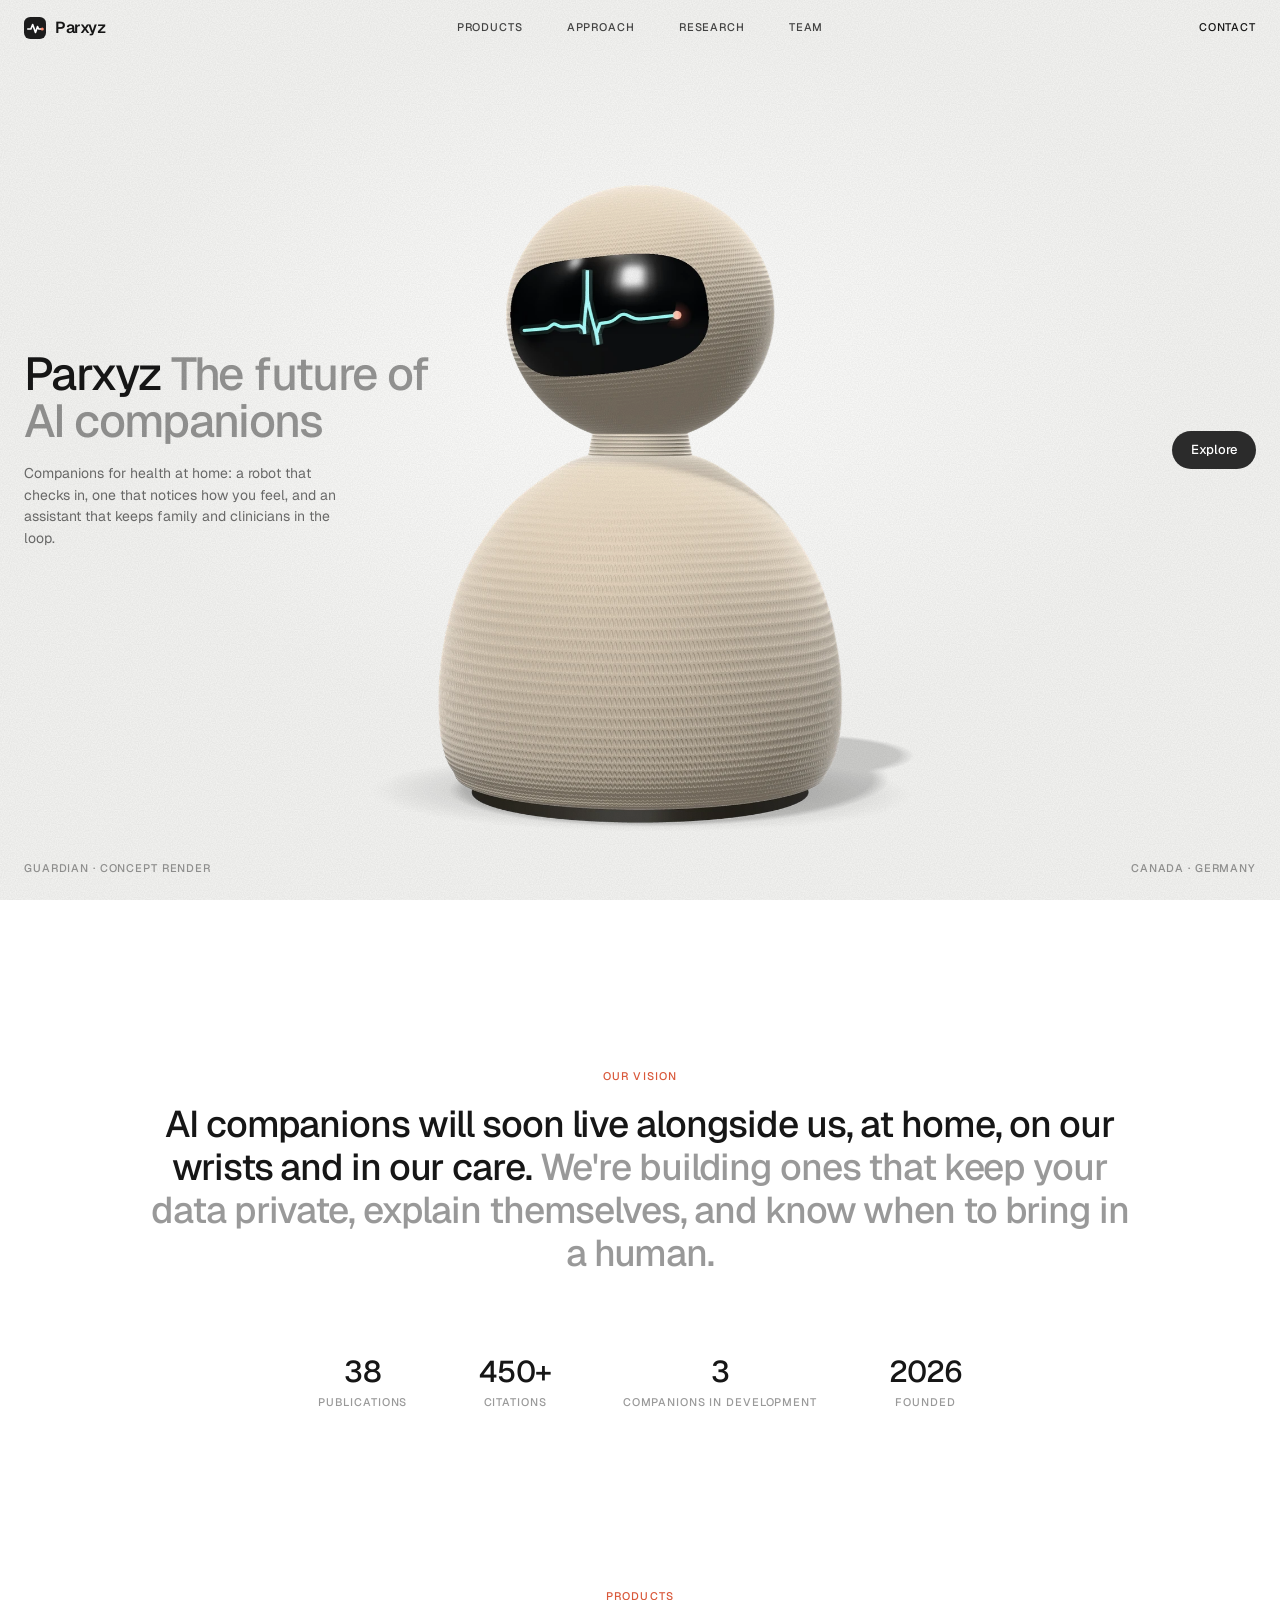
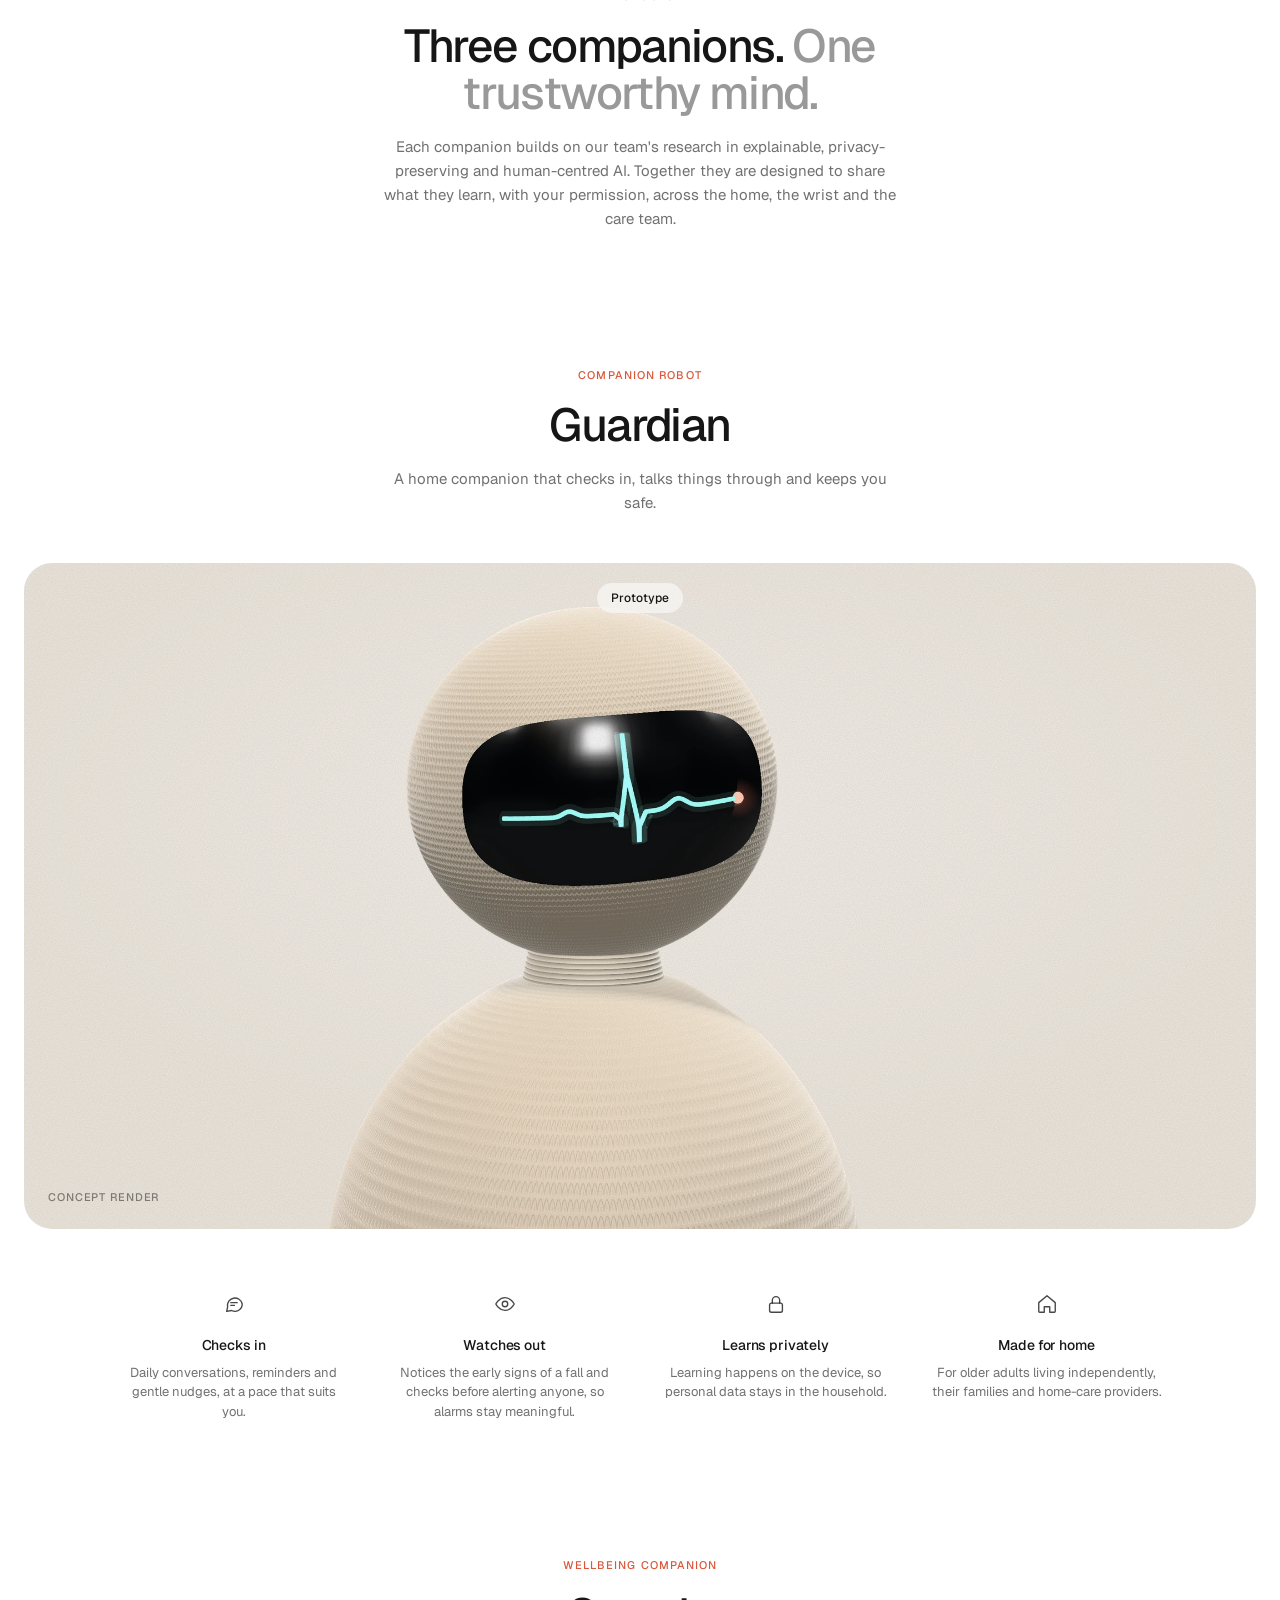
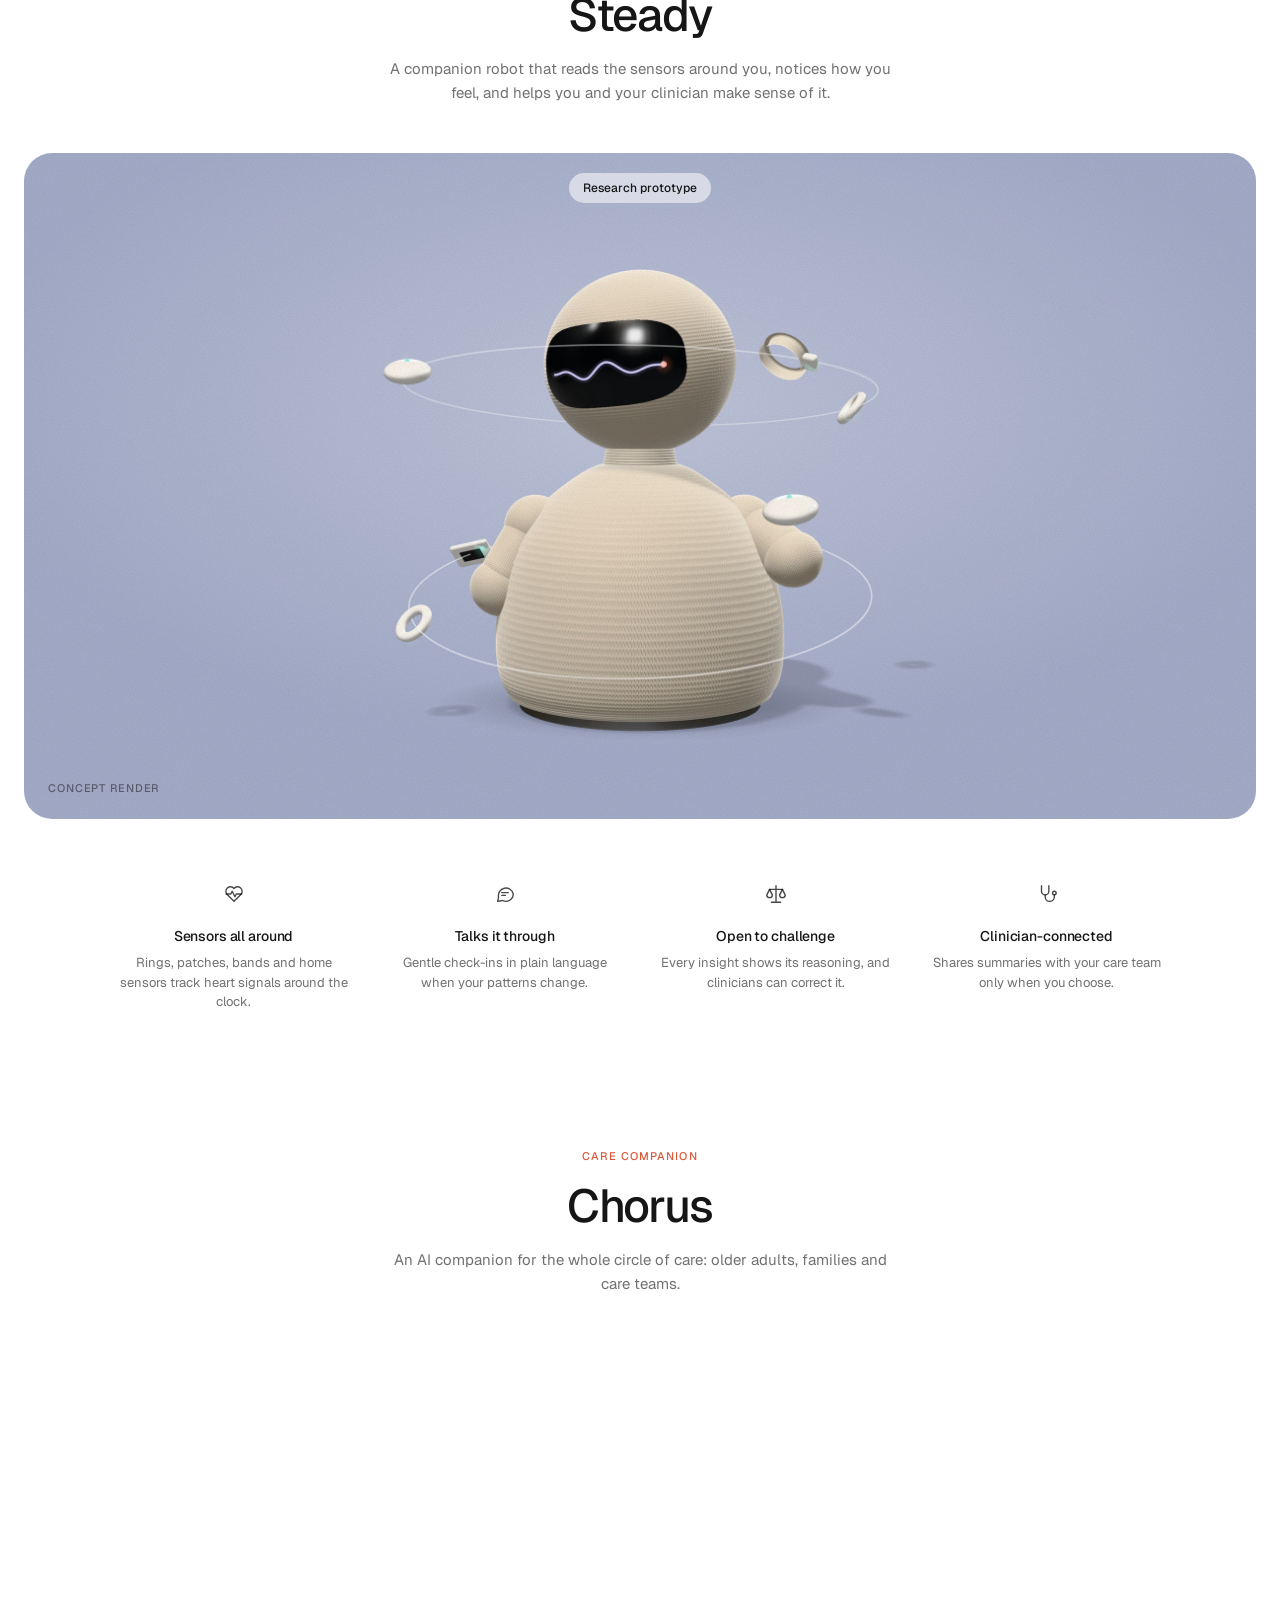
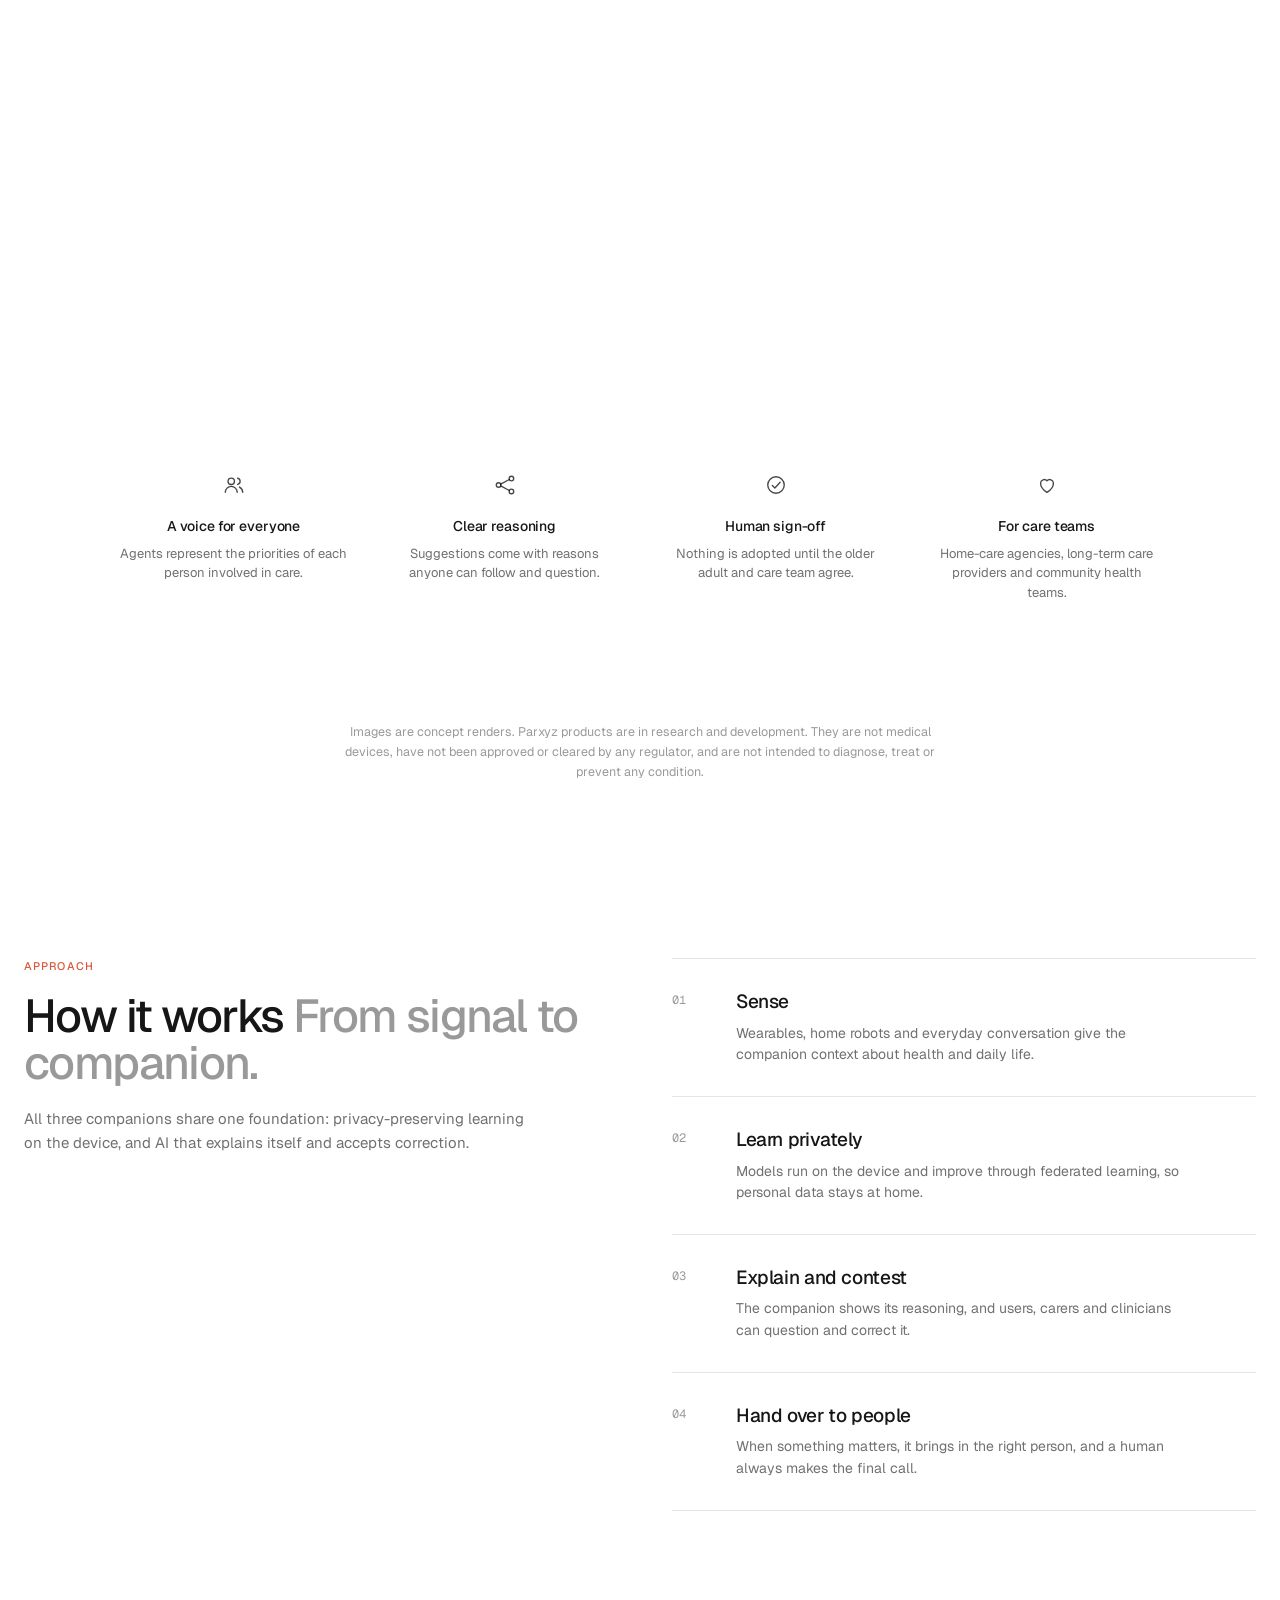
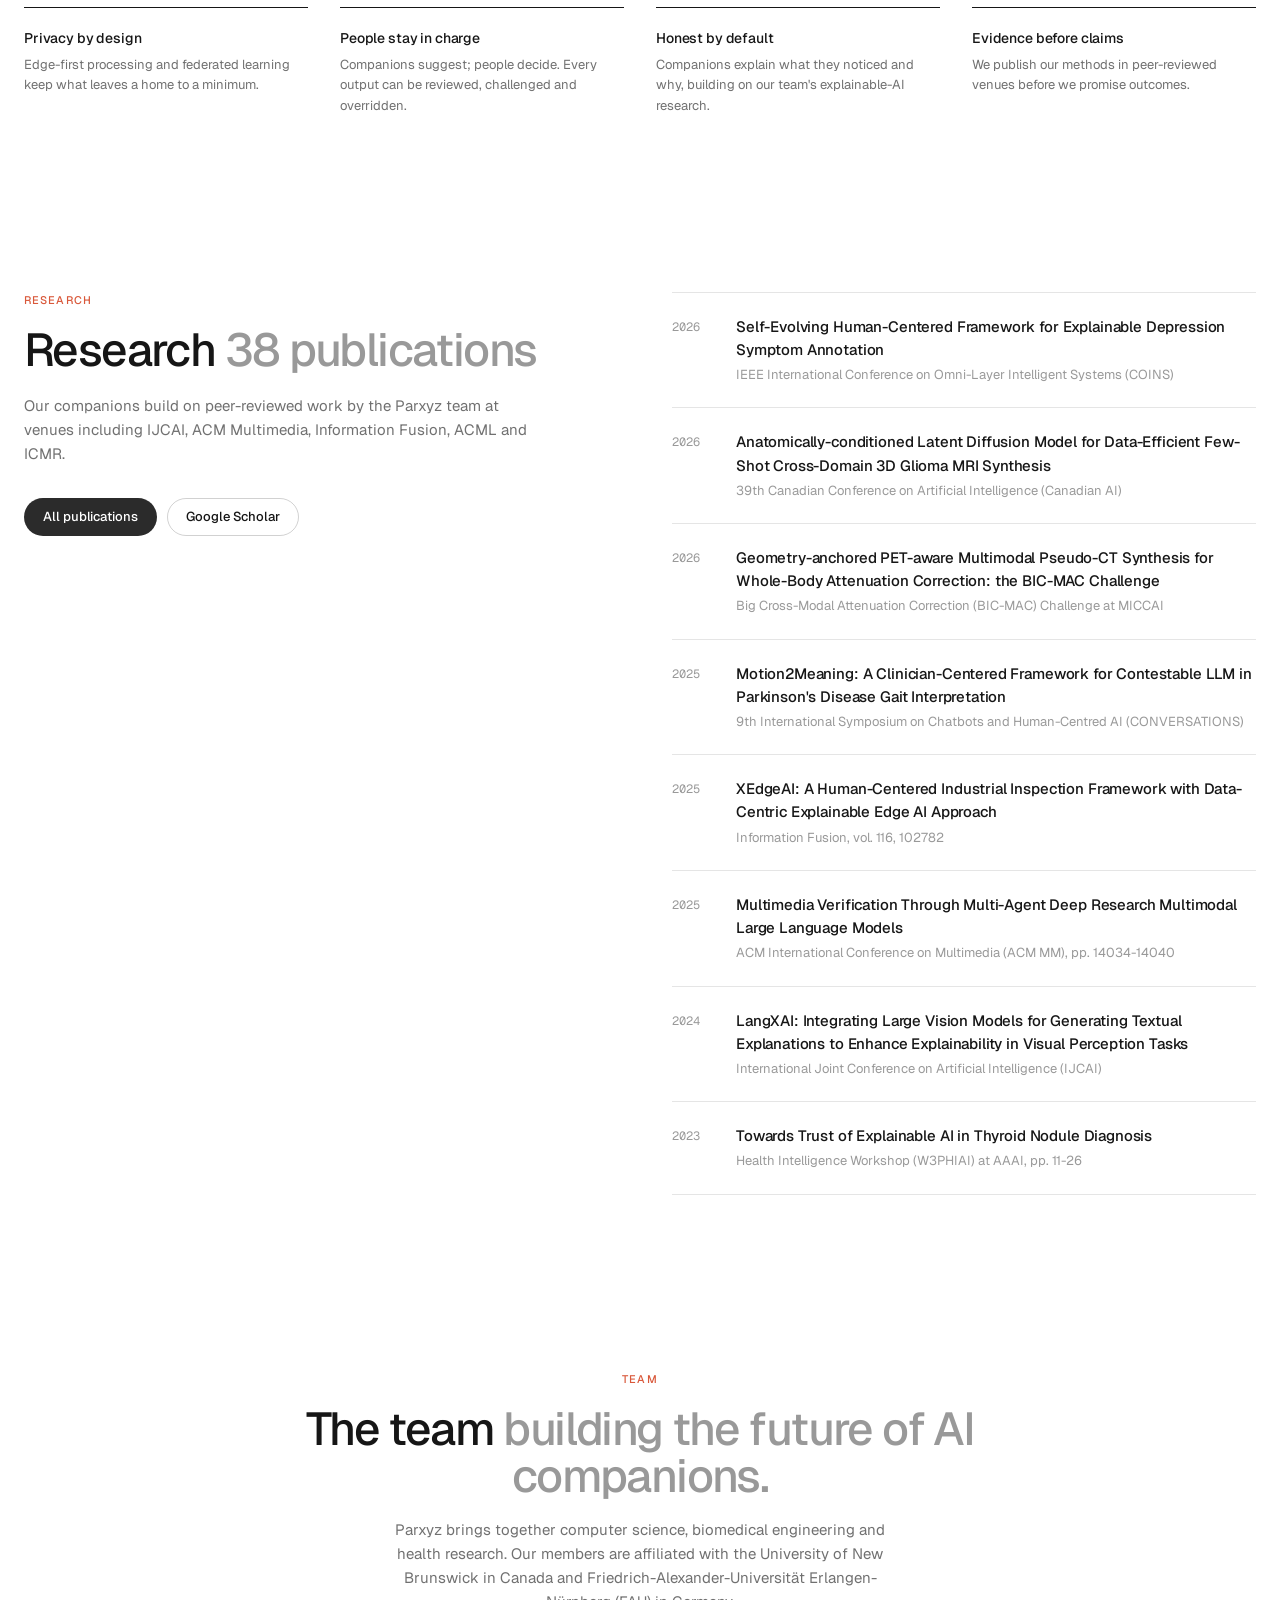
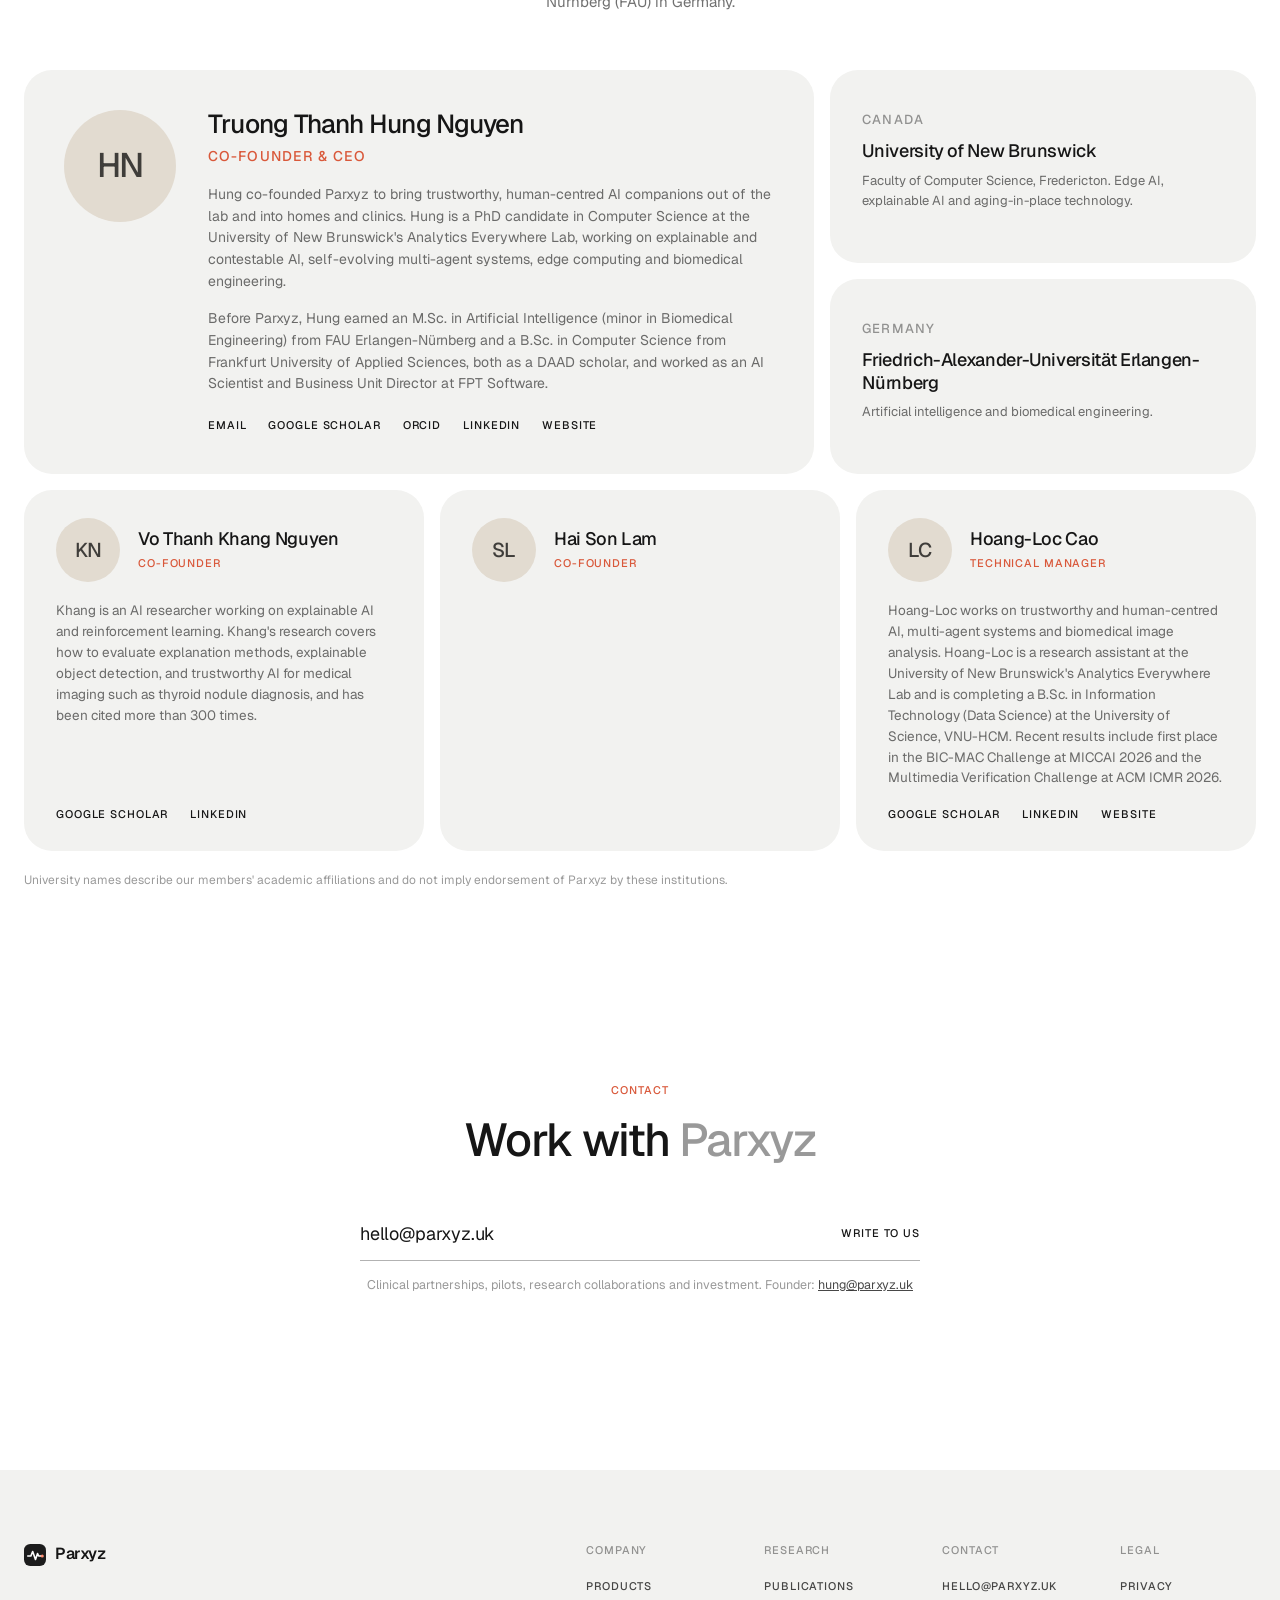
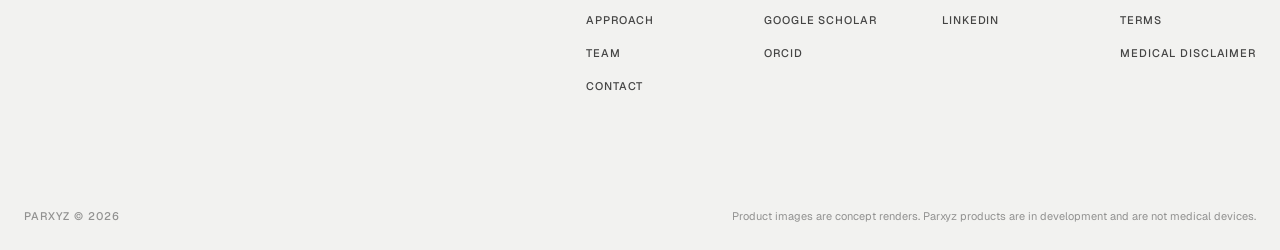
==== commit da0467ca: "Remove founded year label next to the hero button Co-Authored-By: Claude Opus 5.5 <noreply@anthropic" ====
--- a/index.html
+++ b/index.html
@@ -98,7 +98,6 @@
         <img src="assets/img/guardian.webp" width="1200" height="1500" alt="Guardian, a soft knitted companion robot with a dark visor showing a glowing heartbeat line">
       </div>
       <div class="hero-side">
-        <span class="label">Founded 2026</span>
         <a class="btn btn-dark" href="#products">Explore</a>
       </div>
       <p class="caption label">Guardian · Concept render</p>
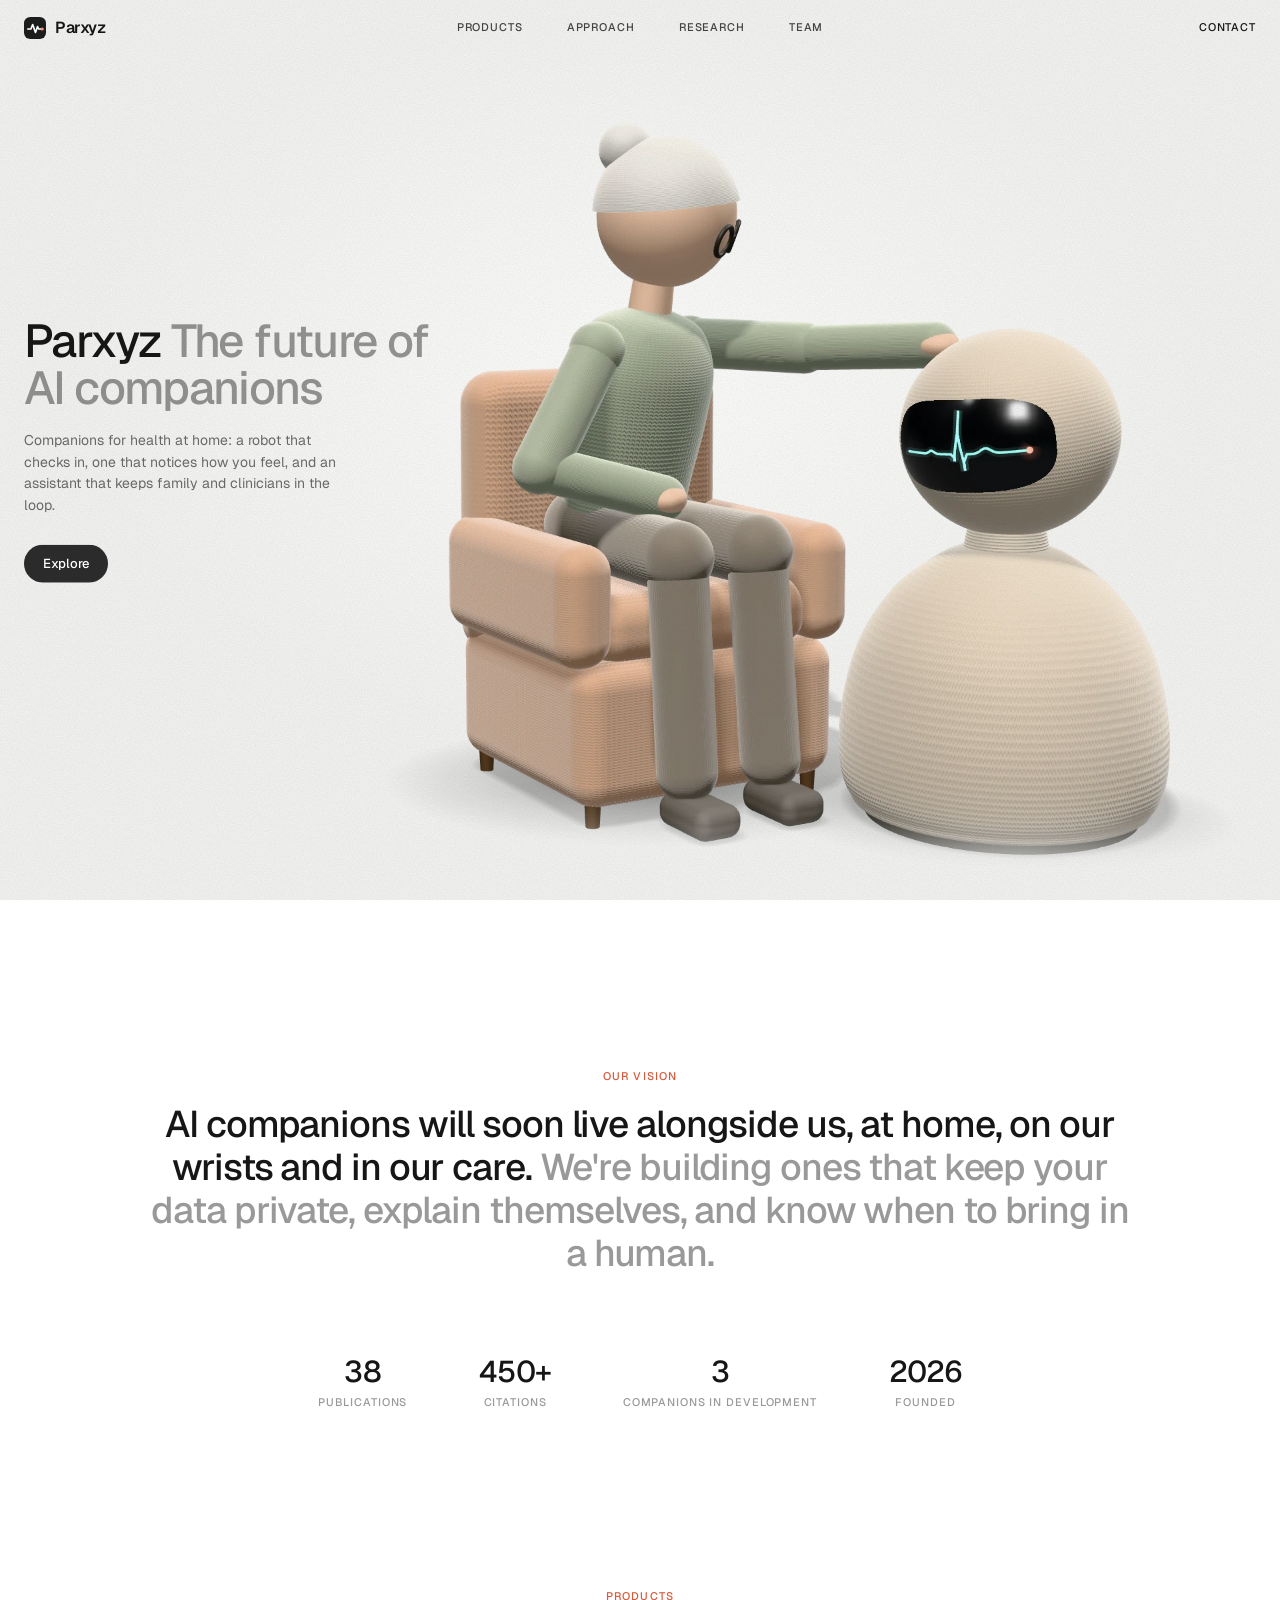
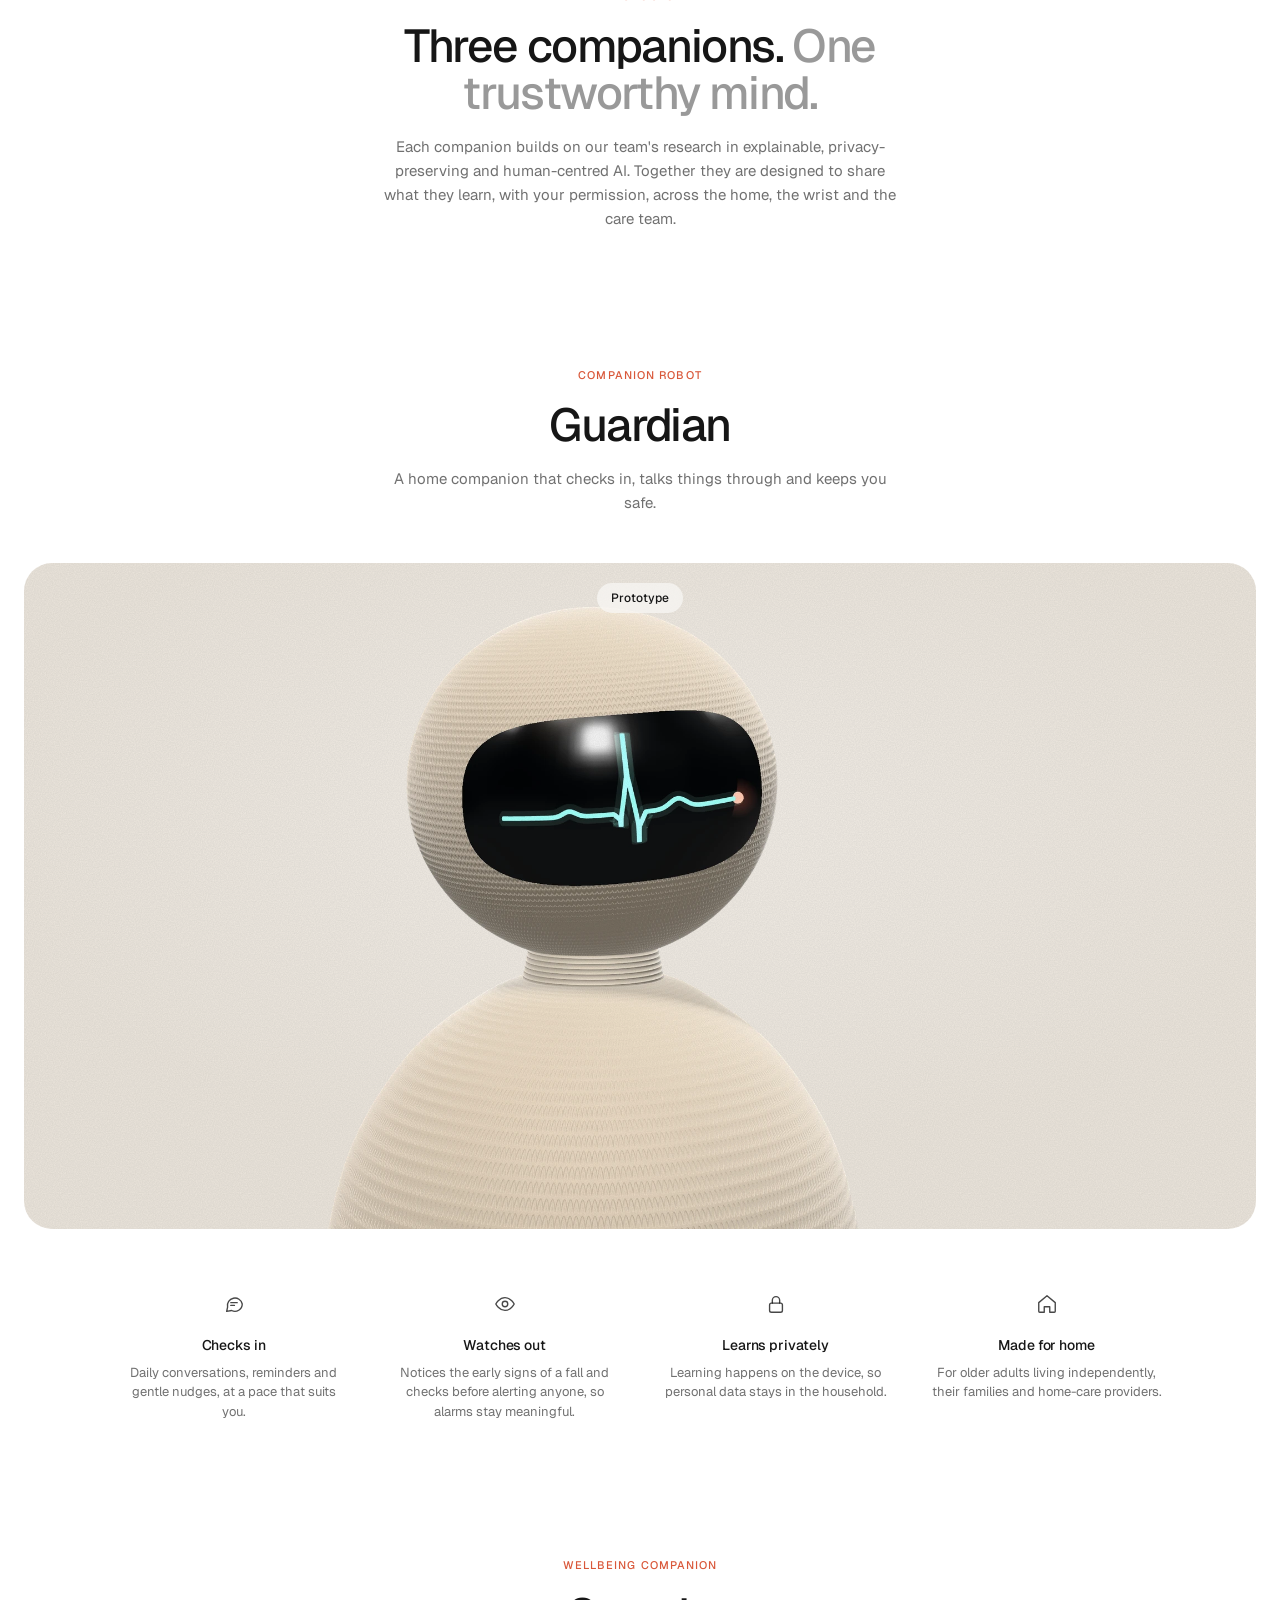
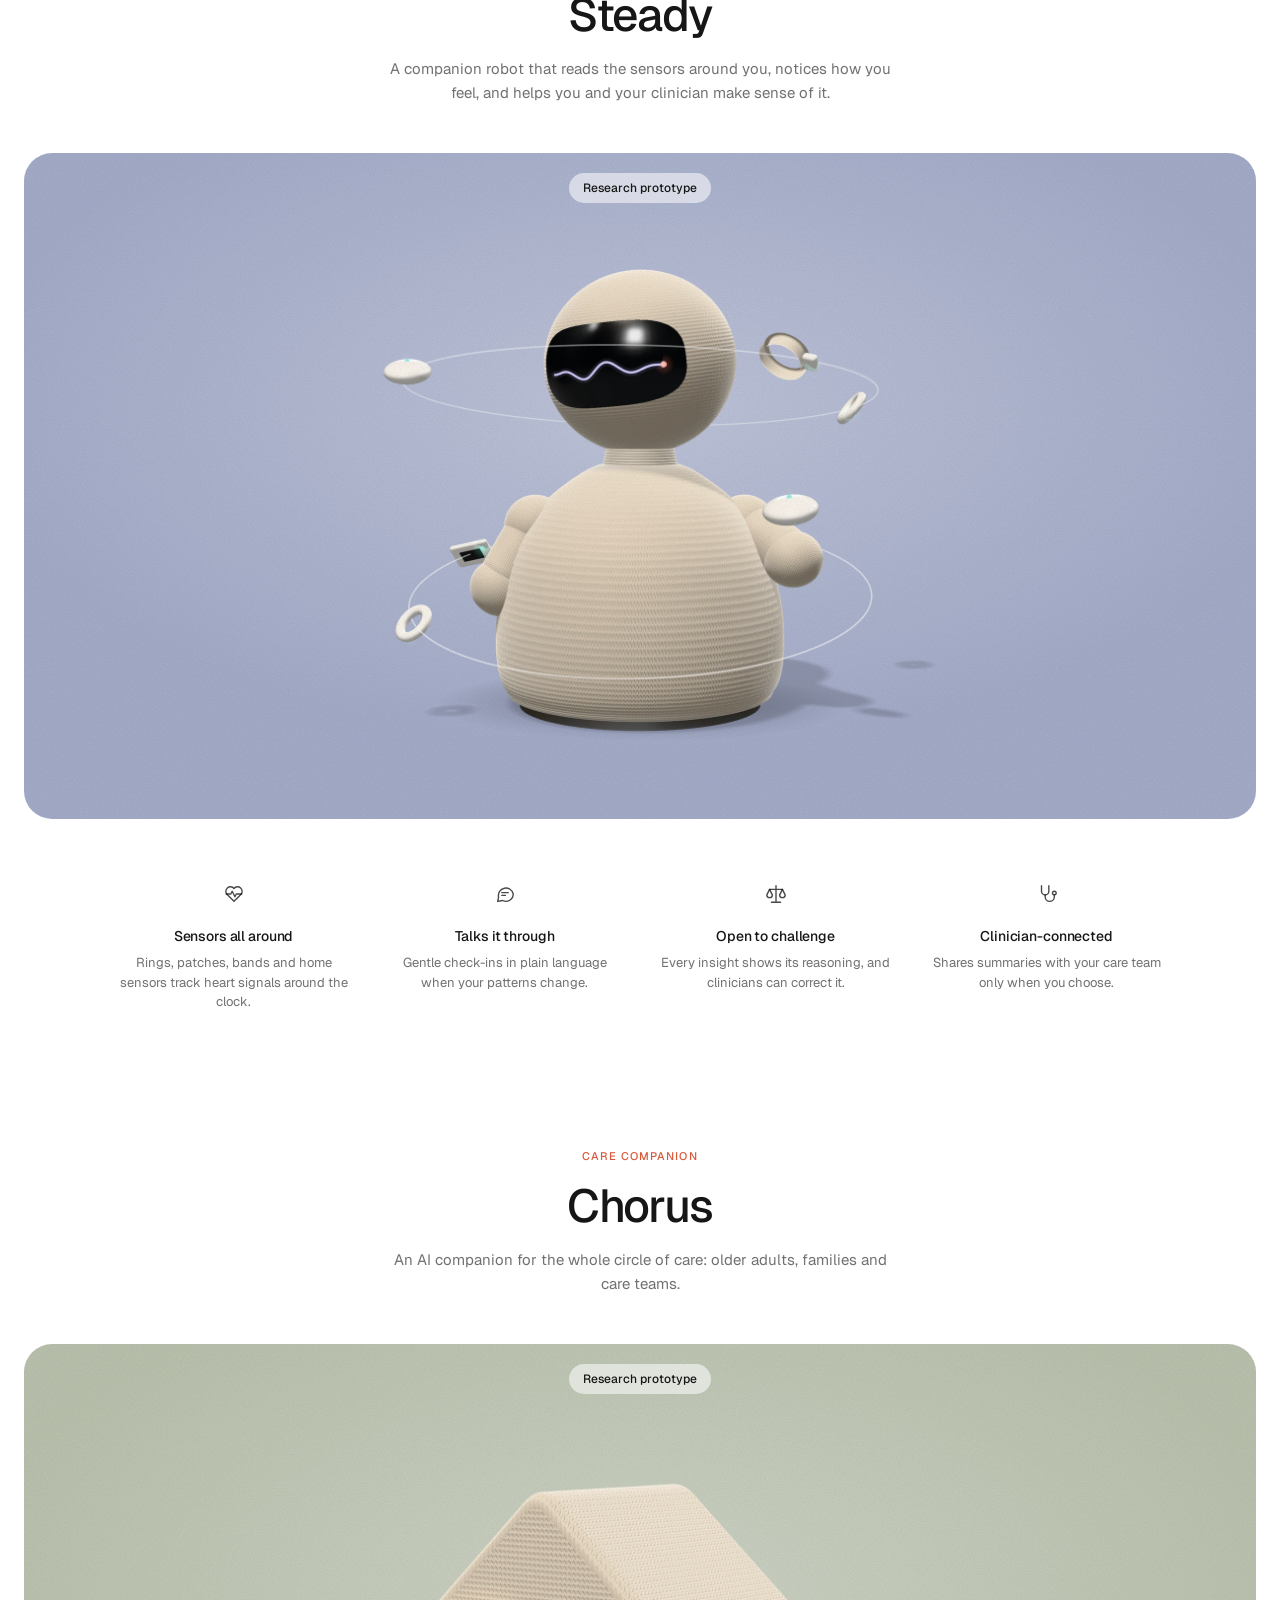
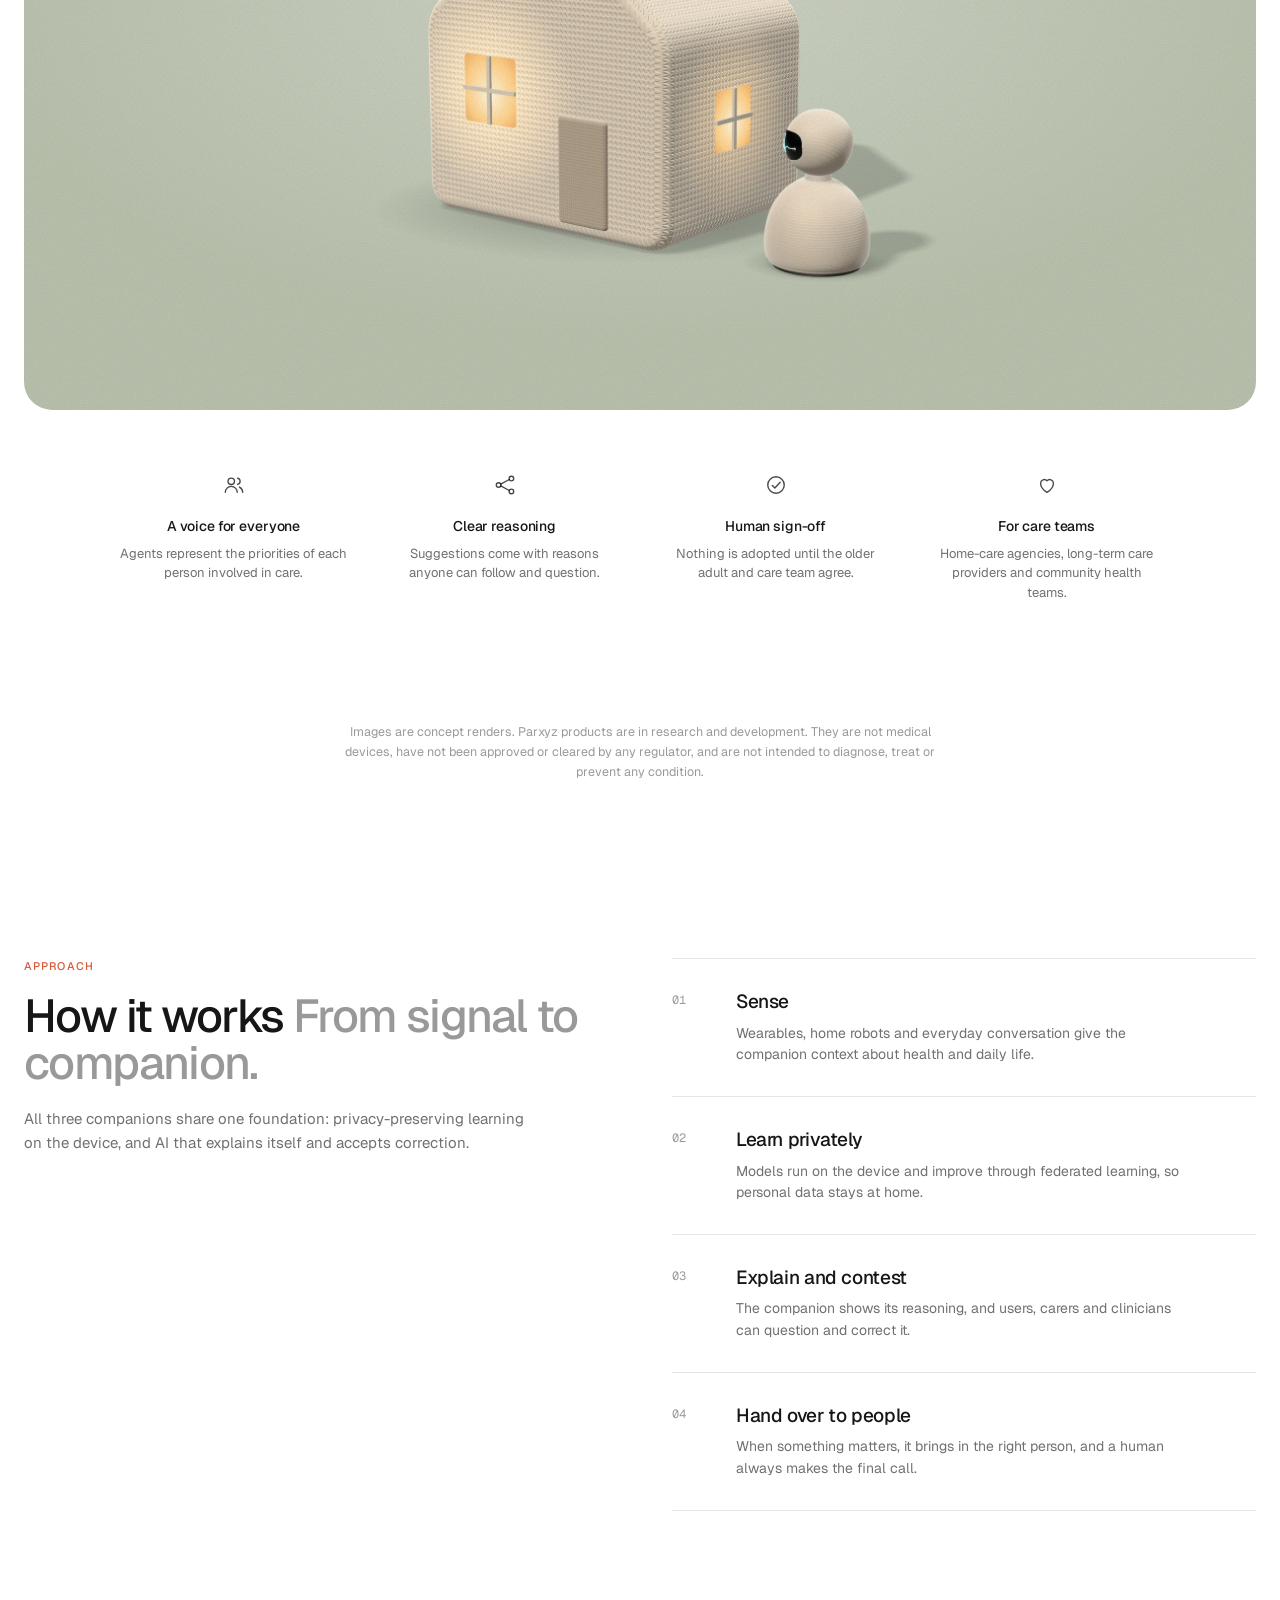
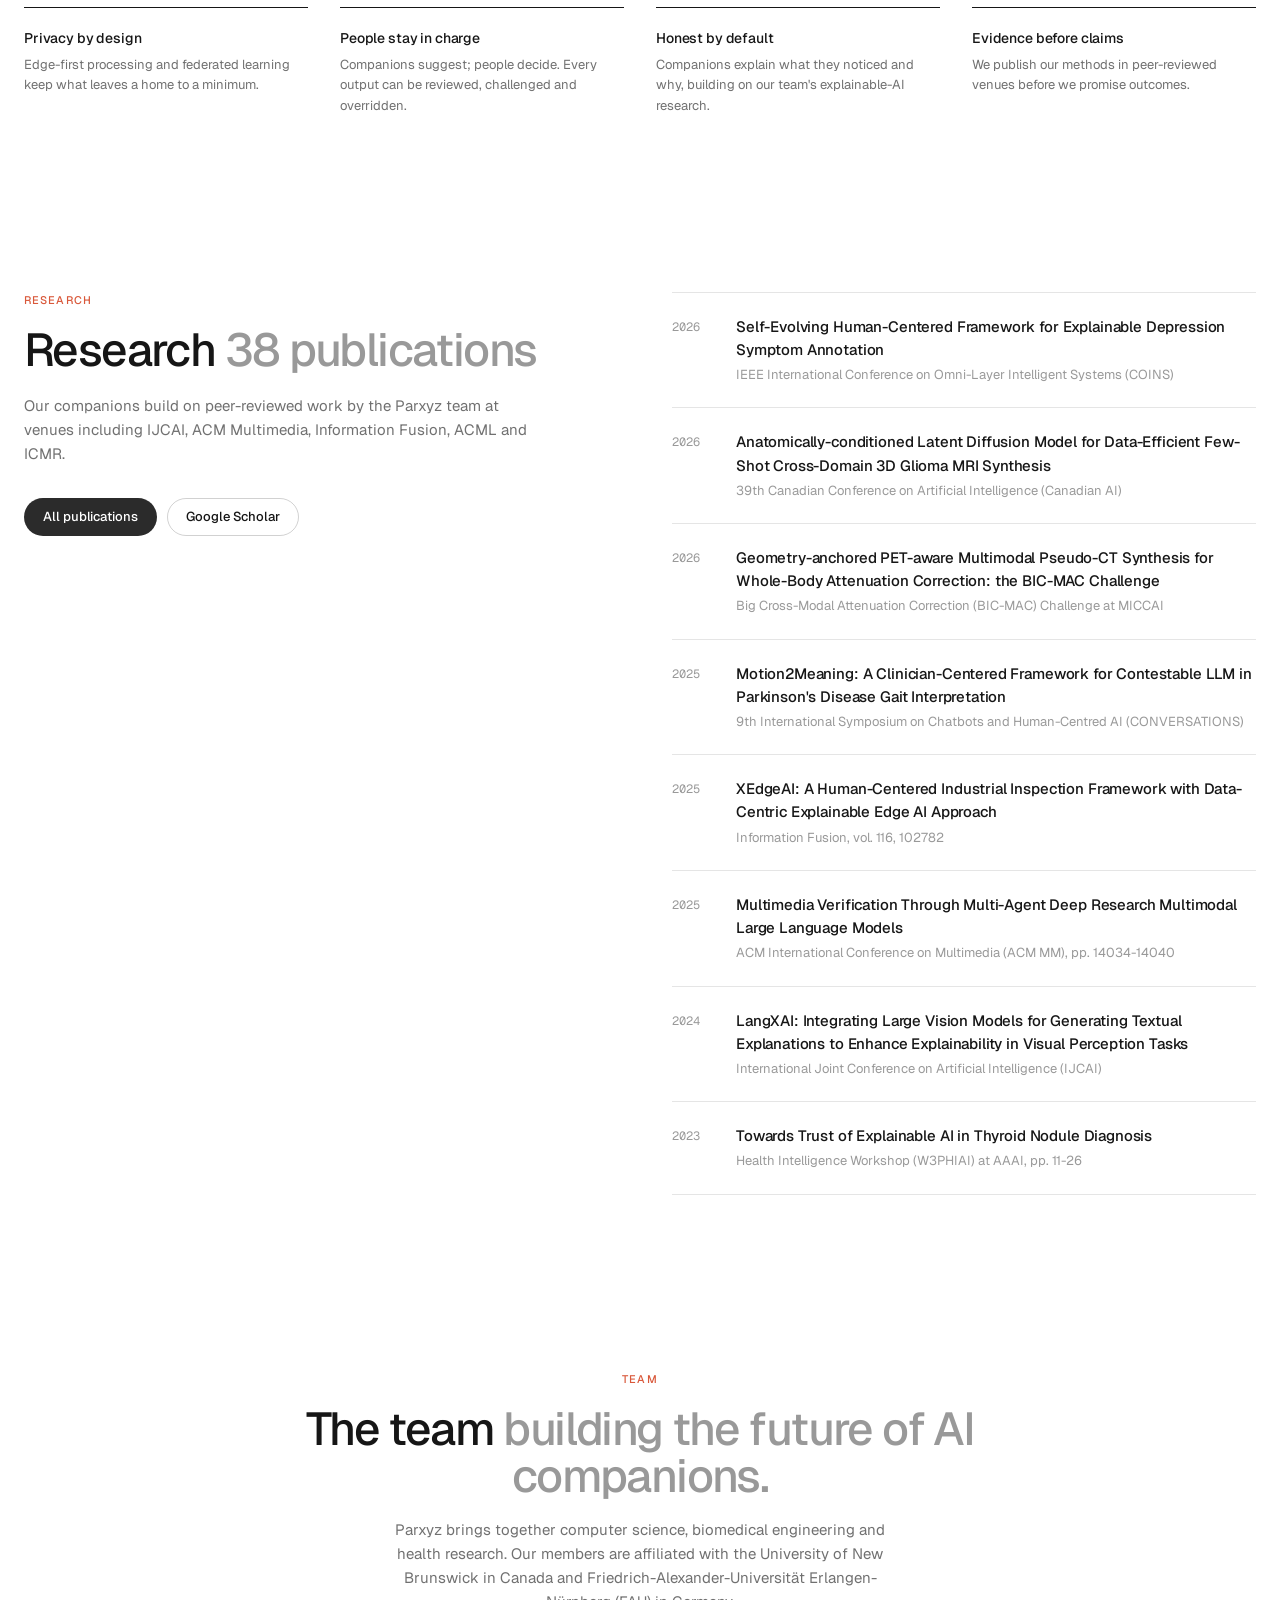
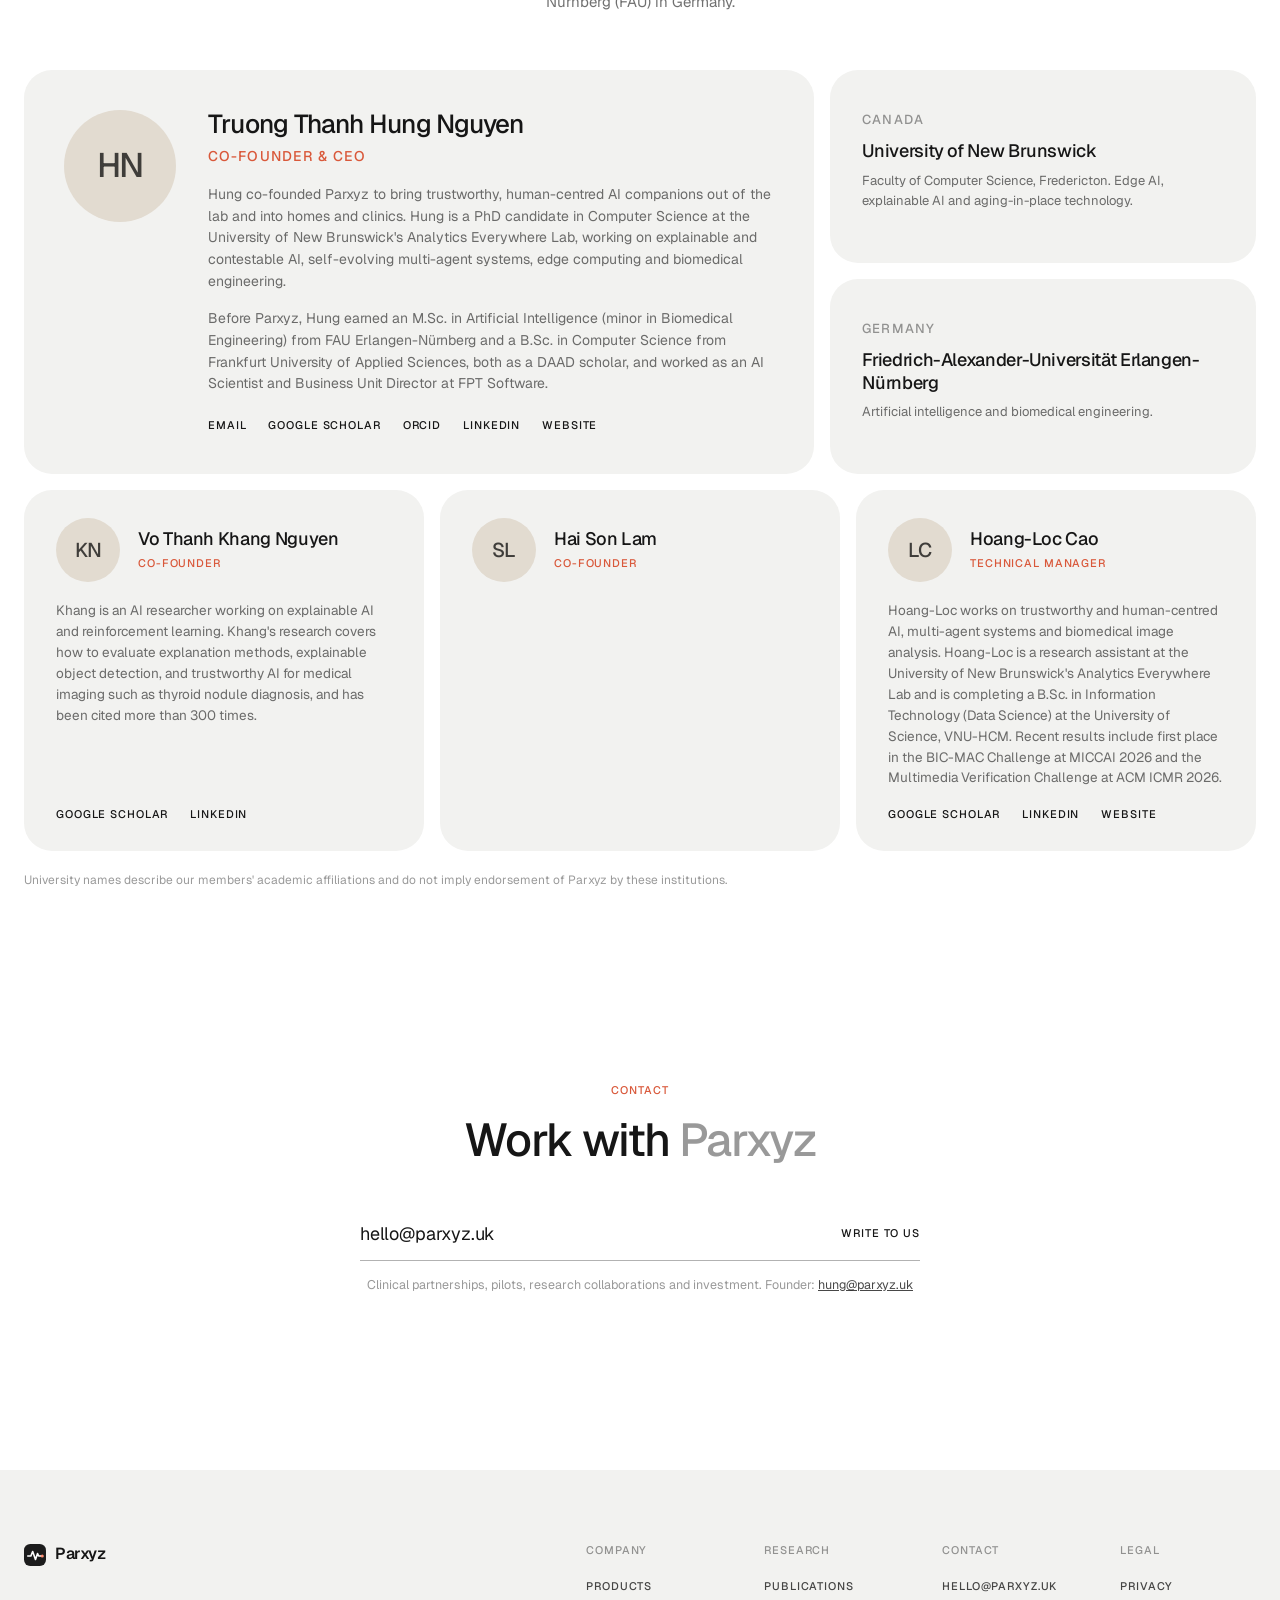
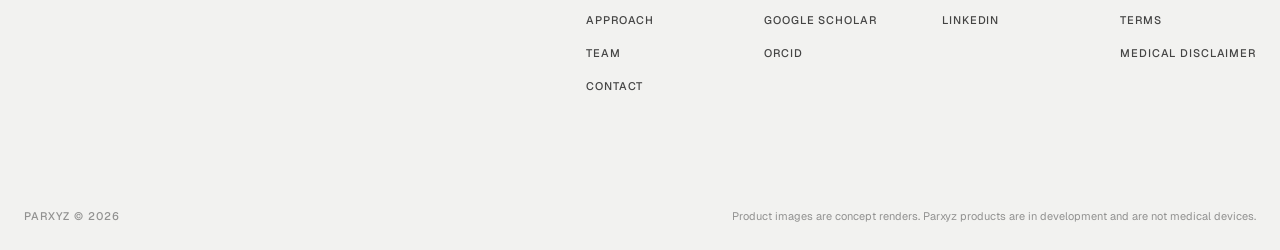
==== commit 1fea5f6d: "Show Guardian with a person in the hero; drop image captions Add a full-width hero render of an olde" ====
--- a/index.html
+++ b/index.html
@@ -17,7 +17,7 @@
   <meta property="og:image" content="https://parxyz.uk/assets/img/og-image.jpg">
   <meta name="twitter:card" content="summary_large_image">
   <link rel="preload" href="assets/fonts/geist-latin-wght-normal.woff2" as="font" type="font/woff2" crossorigin>
-  <link rel="preload" href="assets/img/guardian.webp" as="image" type="image/webp">
+  <link rel="preload" href="assets/img/hero.webp" as="image" type="image/webp">
   <link rel="stylesheet" href="assets/css/style.css">
   <script>document.documentElement.classList.add("js");</script>
   <script type="application/ld+json">
@@ -90,18 +90,14 @@
   <main id="main">
     <!-- Hero -->
     <section class="hero grain" aria-labelledby="hero-title">
+      <div class="hero-media">
+        <img src="assets/img/hero.webp" width="2400" height="1350" alt="An older adult in an armchair resting a hand on Guardian, a soft knitted companion robot with a heartbeat line on its visor">
+      </div>
       <div class="hero-copy">
         <h1 class="display" id="hero-title">Parxyz <span class="dim">The future of AI companions</span></h1>
         <p class="hero-sub">Companions for health at home: a robot that checks in, one that notices how you feel, and an assistant that keeps family and clinicians in the loop.</p>
-      </div>
-      <div class="hero-media">
-        <img src="assets/img/guardian.webp" width="1200" height="1500" alt="Guardian, a soft knitted companion robot with a dark visor showing a glowing heartbeat line">
-      </div>
-      <div class="hero-side">
-        <a class="btn btn-dark" href="#products">Explore</a>
-      </div>
-      <p class="caption label">Guardian · Concept render</p>
-      <p class="caption caption-right label">Canada · Germany</p>
+        <a class="btn btn-dark hero-cta" href="#products">Explore</a>
+      </div>
     </section>
 
     <!-- Statement -->
@@ -135,7 +131,6 @@
         <div class="media sand grain reveal">
           <span class="pill">Prototype</span>
           <img class="detail" src="assets/img/guardian-detail.webp" width="1800" height="1200" loading="lazy" alt="Close-up of Guardian's knitted head and glossy visor with a heartbeat line">
-          <p class="caption label">Concept render</p>
         </div>
         <div class="features reveal">
           <div class="feature">
@@ -170,7 +165,6 @@
         <div class="media blue grain reveal">
           <span class="pill">Research prototype</span>
           <img class="contain" src="assets/img/steady.webp" width="1800" height="1200" loading="lazy" alt="Steady, a chubby knitted companion robot with a calm wave on its face, holding up a small sensor while rings, patches and bands orbit around it">
-          <p class="caption label">Concept render</p>
         </div>
         <div class="features reveal">
           <div class="feature">
@@ -205,7 +199,6 @@
         <div class="media sage grain reveal">
           <span class="pill">Research prototype</span>
           <img class="contain" src="assets/img/home.webp" width="1800" height="1200" loading="lazy" alt="A knitted house with warmly lit windows and a small Guardian robot by the door">
-          <p class="caption label">Concept render</p>
         </div>
         <div class="features reveal">
           <div class="feature">
--- a/assets/css/style.css
+++ b/assets/css/style.css
@@ -137,26 +137,22 @@
   content: ""; position: absolute; inset: 0; z-index: 1; pointer-events: none;
   background-image: var(--grain); opacity: 0.55; mix-blend-mode: multiply;
 }
-.hero-media {
-  position: absolute; left: 50%; bottom: -2%; z-index: 0;
-  height: 94%; aspect-ratio: 4 / 5; transform: translateX(-50%);
-}
-.hero-media img { width: 100%; height: 100%; object-fit: contain; }
+.hero-media { position: absolute; inset: 0; z-index: 0; }
+.hero-media img { width: 100%; height: 100%; object-fit: cover; object-position: 62% 60%; }
 .hero-copy { position: absolute; z-index: 2; left: var(--gutter); top: 50%; transform: translateY(-50%); max-width: 420px; }
 .hero-copy .hero-sub { margin-top: 18px; font-size: 14px; line-height: 1.55; color: var(--muted); max-width: 330px; }
-.hero-side { position: absolute; z-index: 2; right: var(--gutter); top: 50%; transform: translateY(-50%); display: flex; align-items: center; gap: 16px; }
-.hero-side .label { color: var(--muted); }
-.caption { position: absolute; z-index: 2; left: var(--gutter); bottom: 22px; color: var(--ink-3); }
-.hero .caption-right { left: auto; right: var(--gutter); }
-
-@media (max-width: 860px) {
-  .hero { height: auto; min-height: 0; max-height: none; padding: 104px var(--gutter) 0; display: flex; flex-direction: column; }
-  .hero-copy, .hero-side { position: static; transform: none; }
-  .hero-copy { max-width: 520px; }
-  .hero-side { margin-top: 24px; }
-  .hero-media { position: relative; left: auto; bottom: auto; transform: none; height: auto; width: min(100%, 460px); margin: 8px auto -8px; }
-  .hero .caption { position: static; margin: 0 0 18px; }
-  .hero .caption-right { display: none; }
+.hero-cta { margin-top: 28px; }
+
+@media (max-width: 1080px) {
+  .hero { height: auto; min-height: 0; max-height: none; padding: 112px var(--gutter) 0; display: flex; flex-direction: column; }
+  .hero-copy { position: static; transform: none; max-width: 520px; }
+  .hero-media { position: relative; inset: auto; order: 2; margin: 16px calc(-1 * var(--gutter)) 0; aspect-ratio: 16 / 10; }
+  .hero-media img { object-position: 70% 70%; }
+}
+@media (max-width: 640px) {
+  .hero { padding-top: 104px; }
+  .hero-media { aspect-ratio: 1 / 1; }
+  .hero-media img { object-position: 80% 70%; }
 }
 
 /* ---------- Statement ---------- */
@@ -201,8 +197,6 @@
   background: rgba(255, 255, 255, 0.55); -webkit-backdrop-filter: blur(14px); backdrop-filter: blur(14px);
   font-size: 12px; font-weight: 500; color: var(--ink); white-space: nowrap;
 }
-.media .caption { color: rgba(0, 0, 0, 0.45); }
-.media .caption.right { left: auto; right: var(--gutter); }
 @media (max-width: 640px) { .media { height: 380px; margin-top: 36px; } .media img.cover, .media img.detail { object-fit: cover; object-position: 38% 30%; } }
 
 .features {
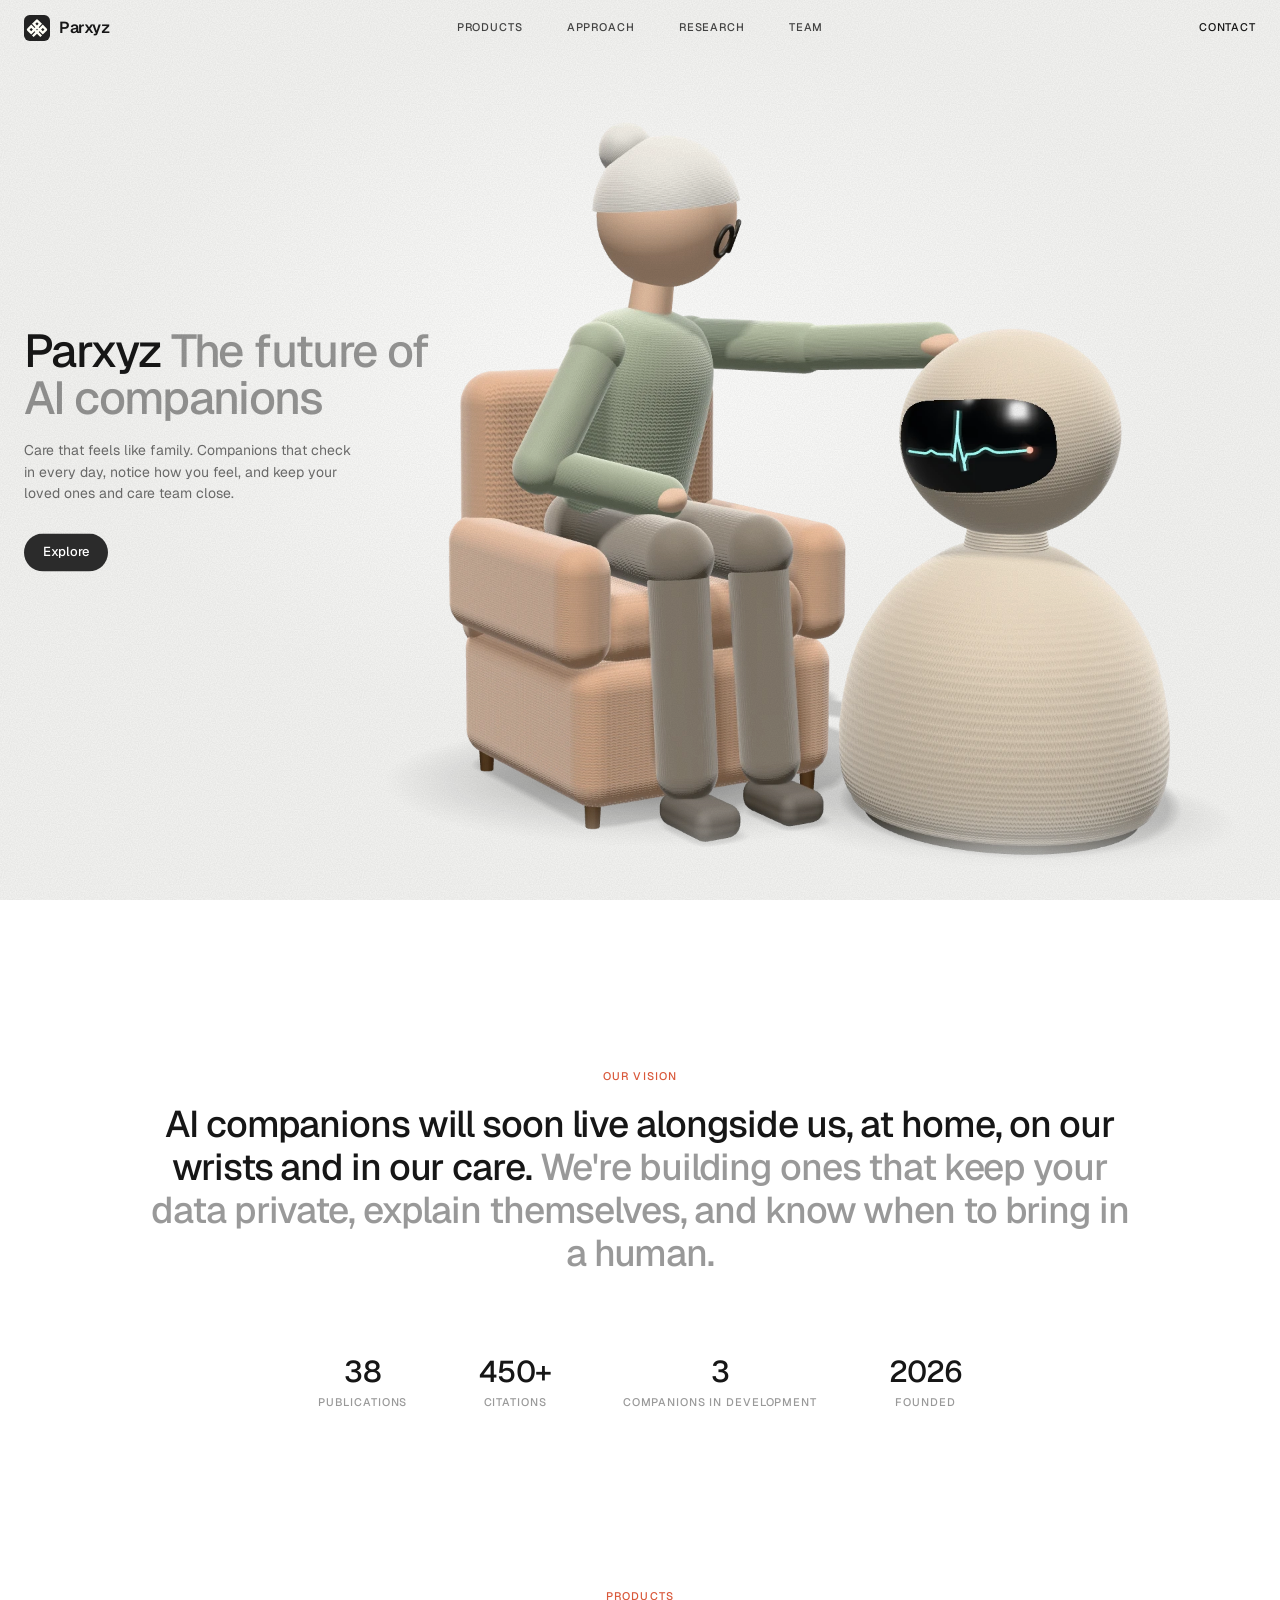
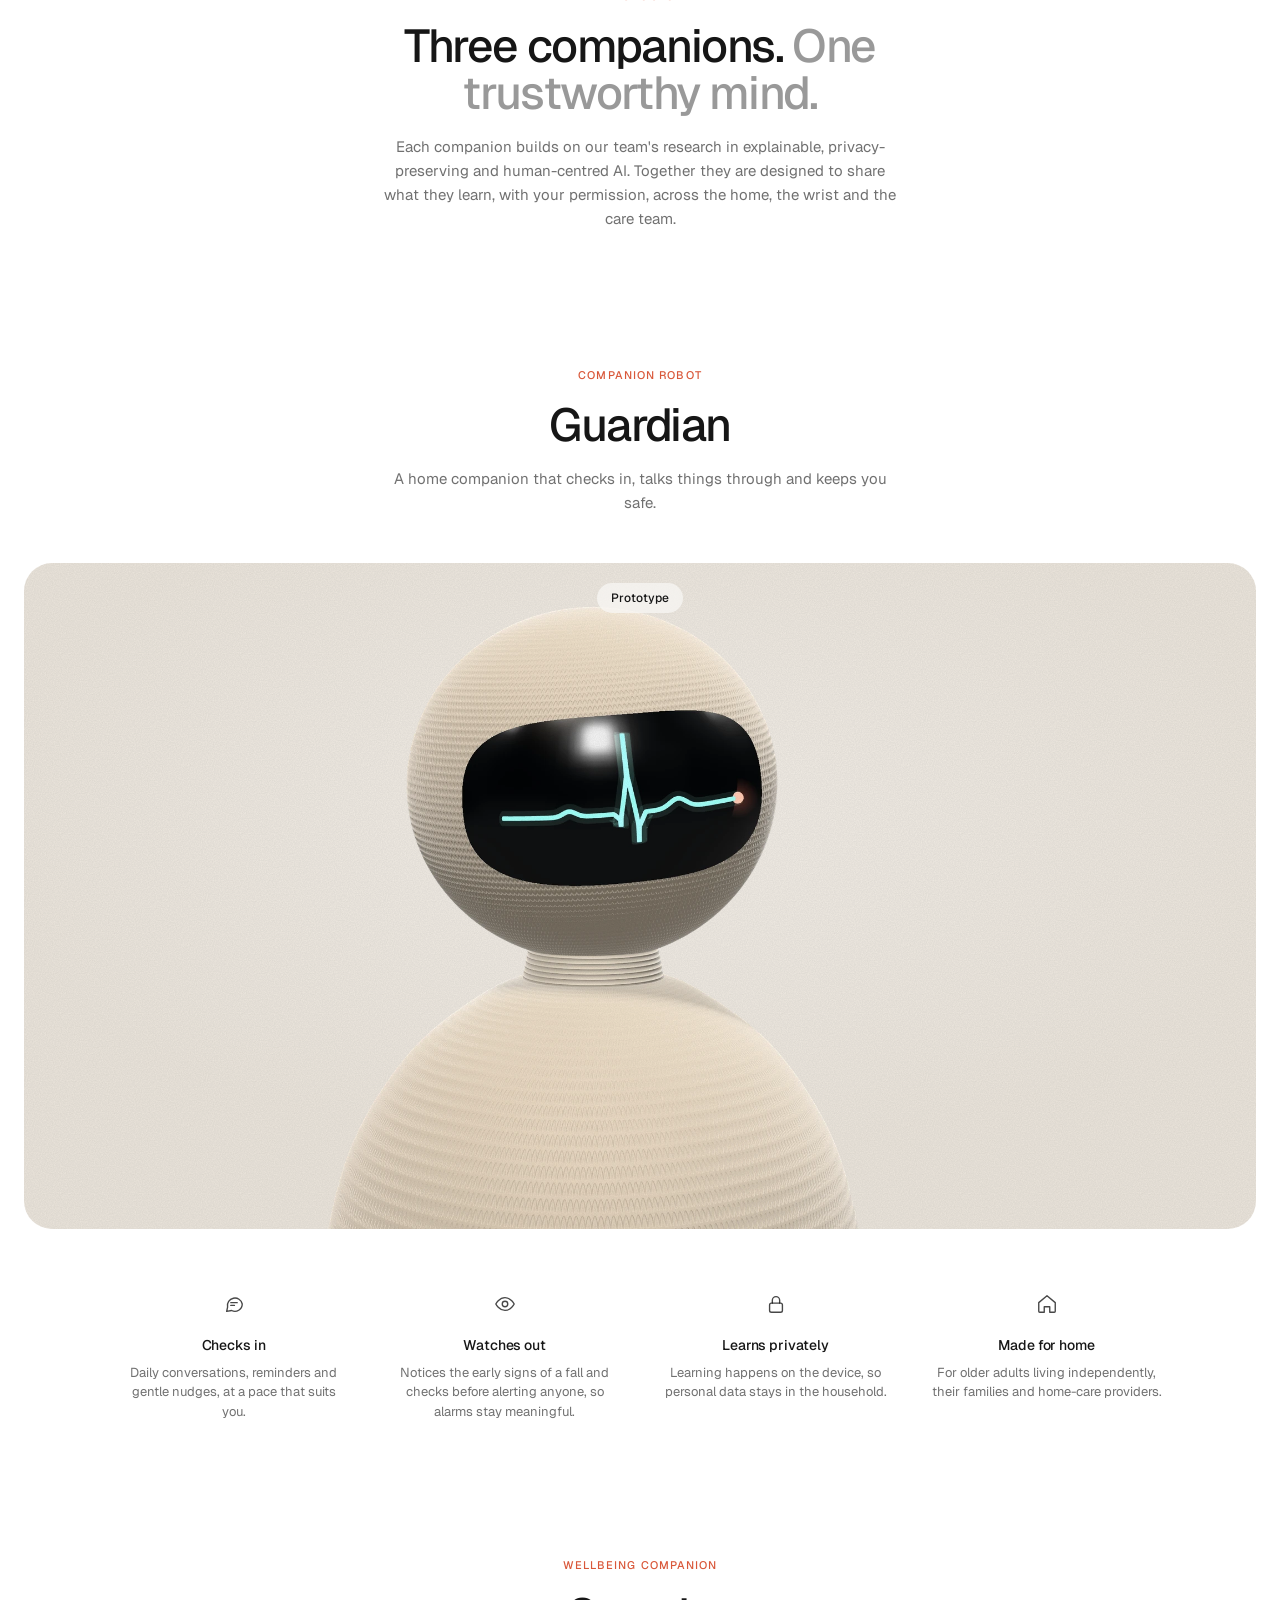
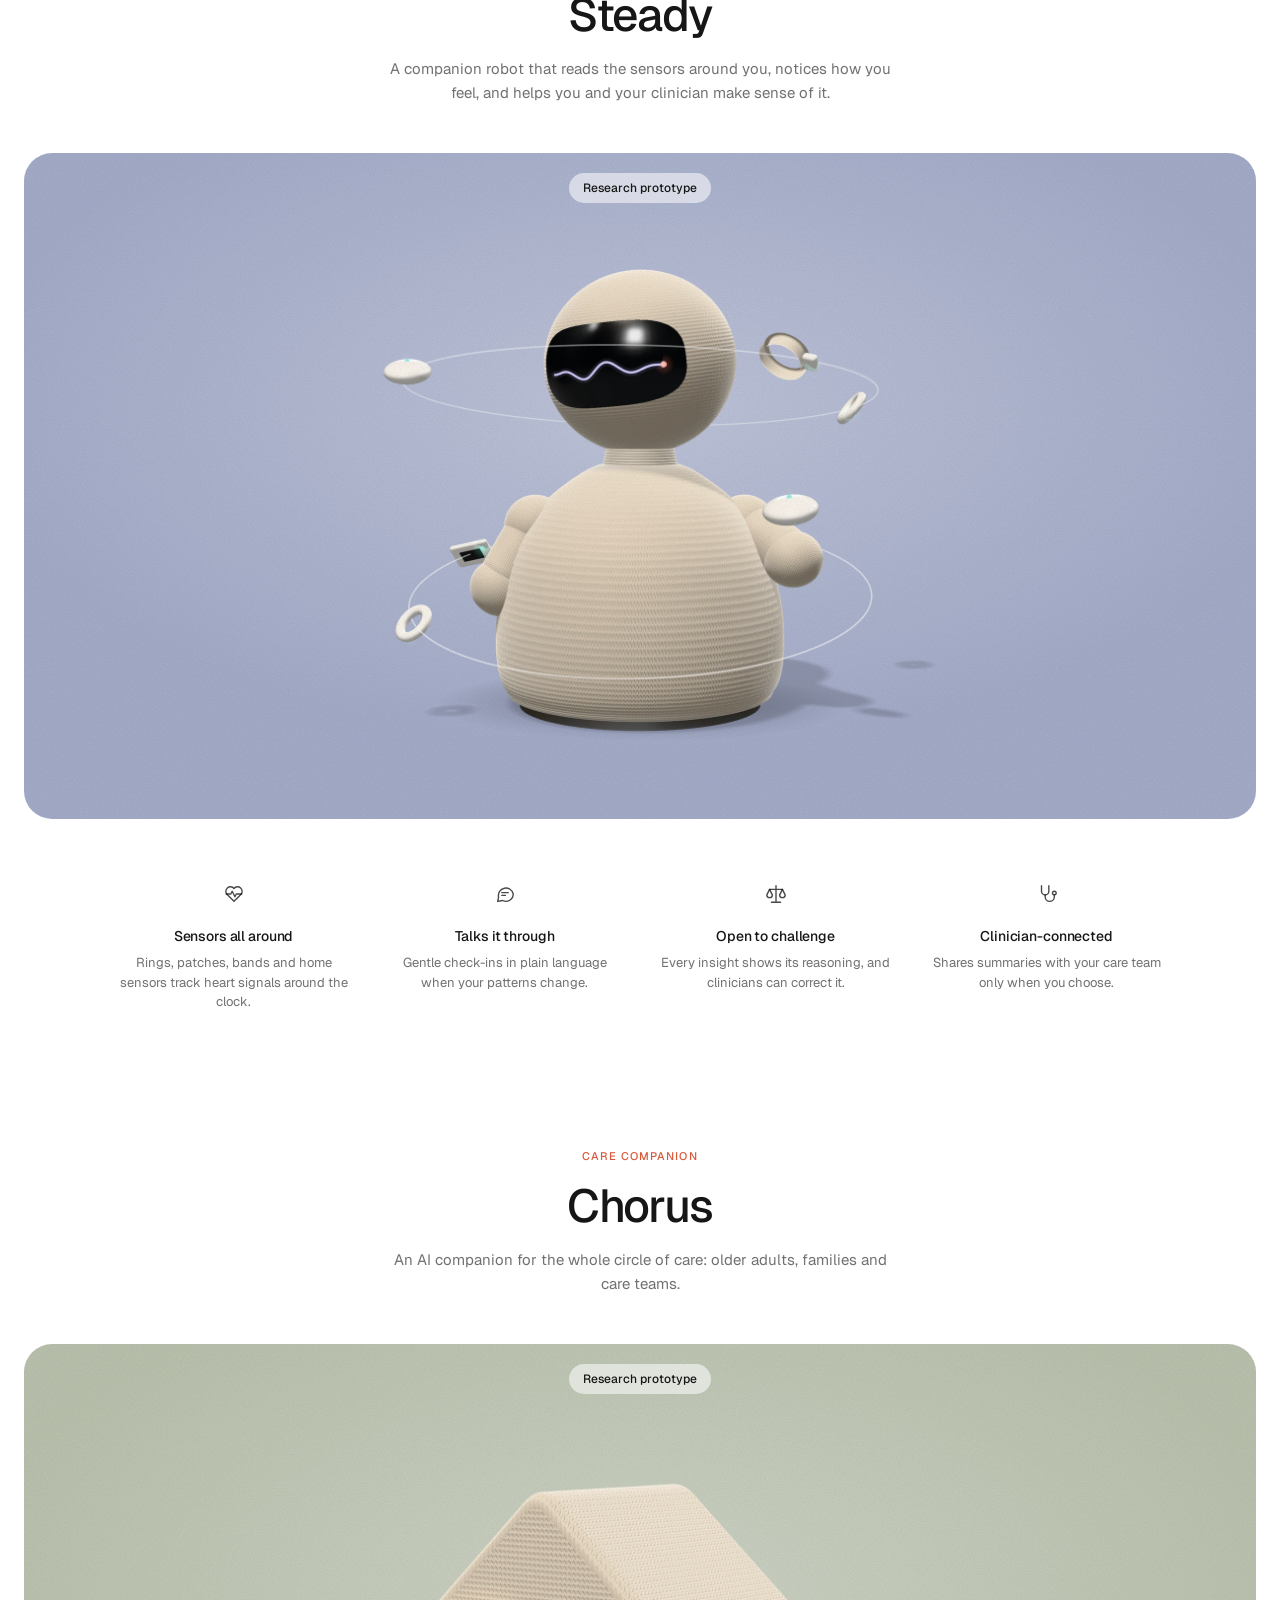
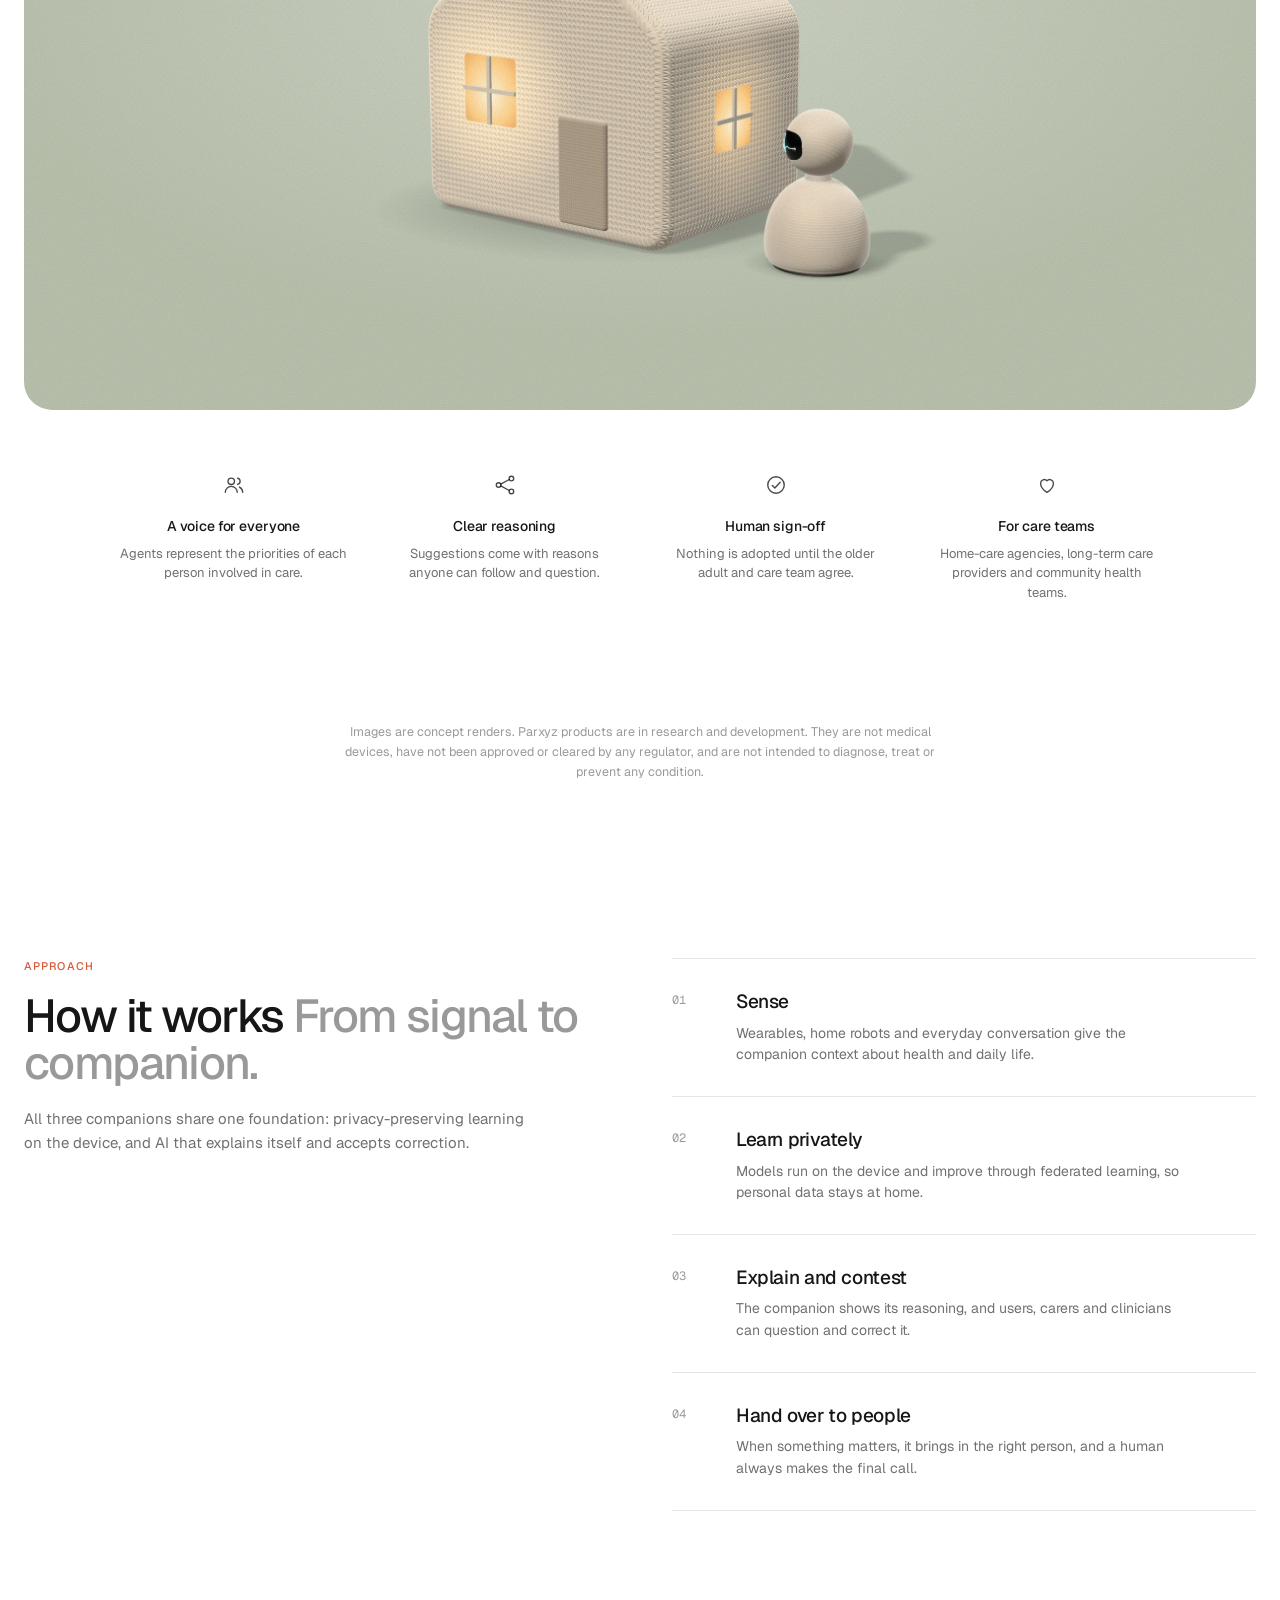
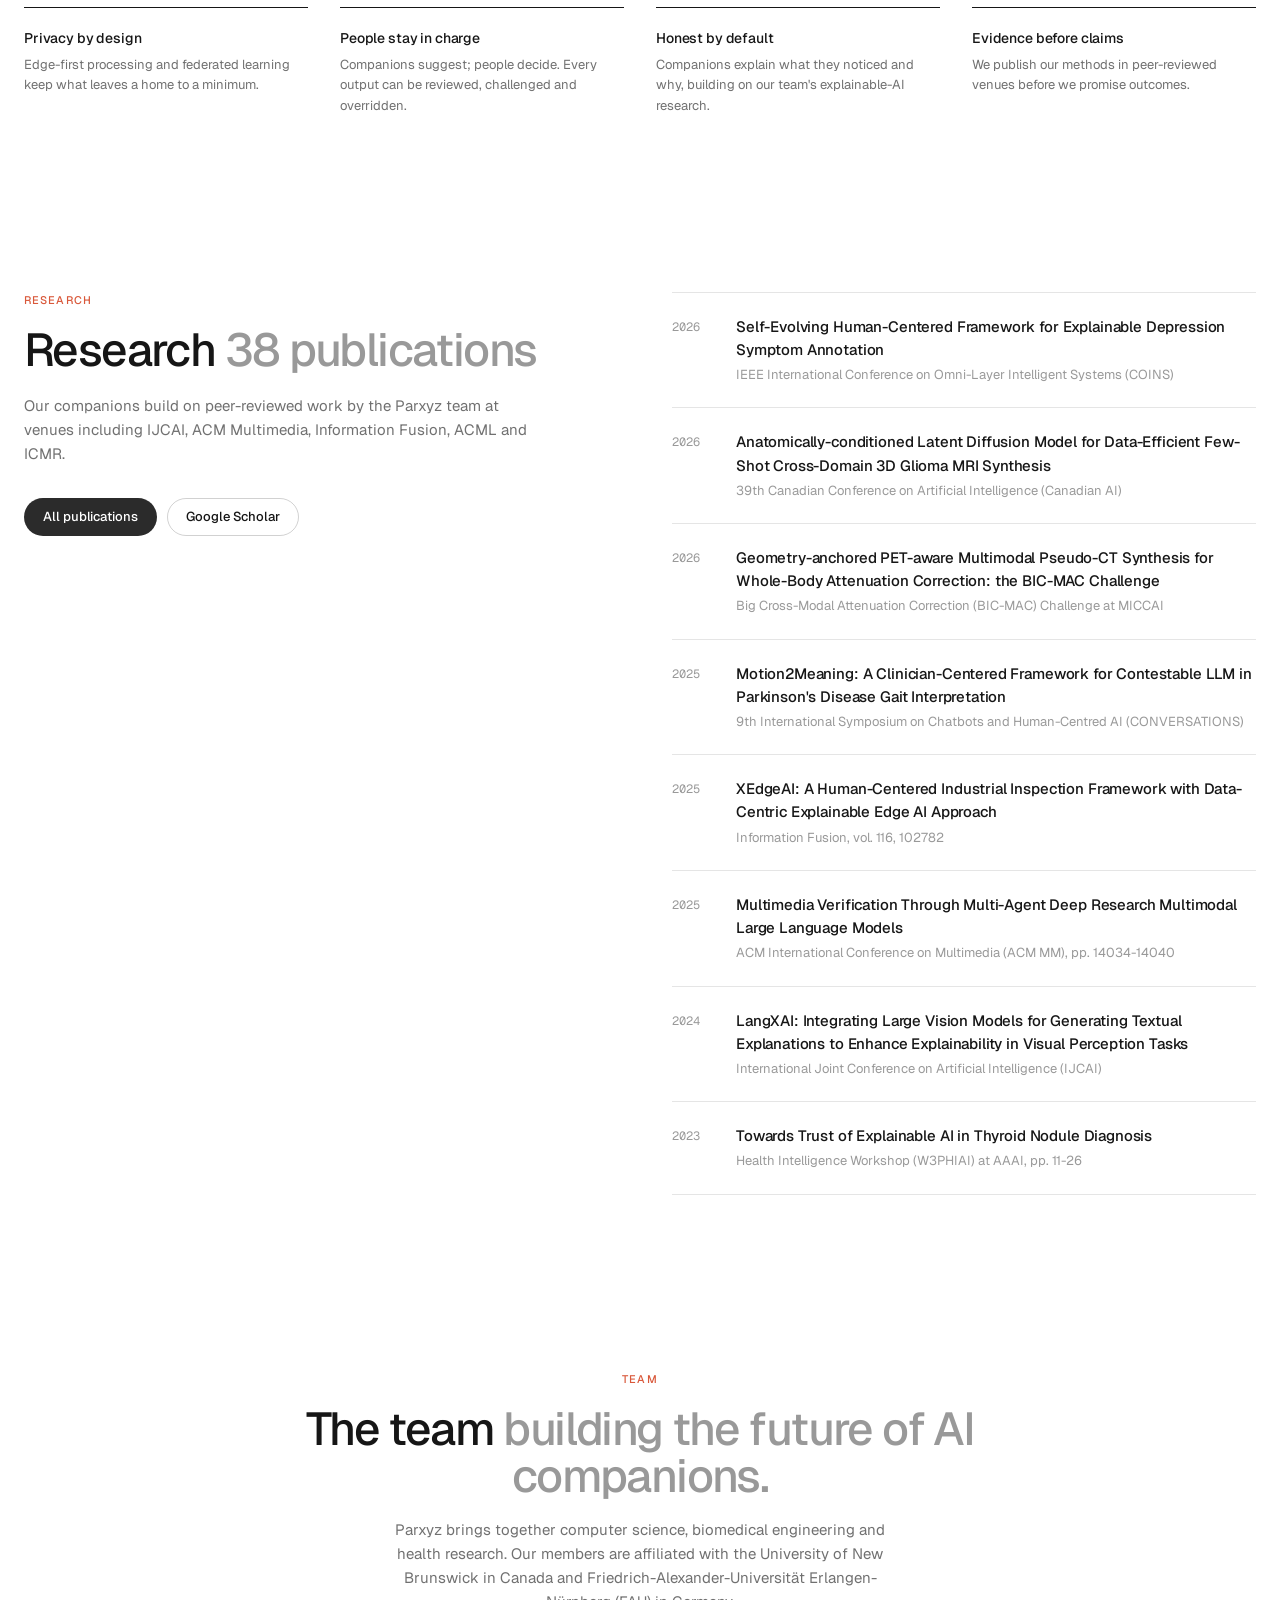
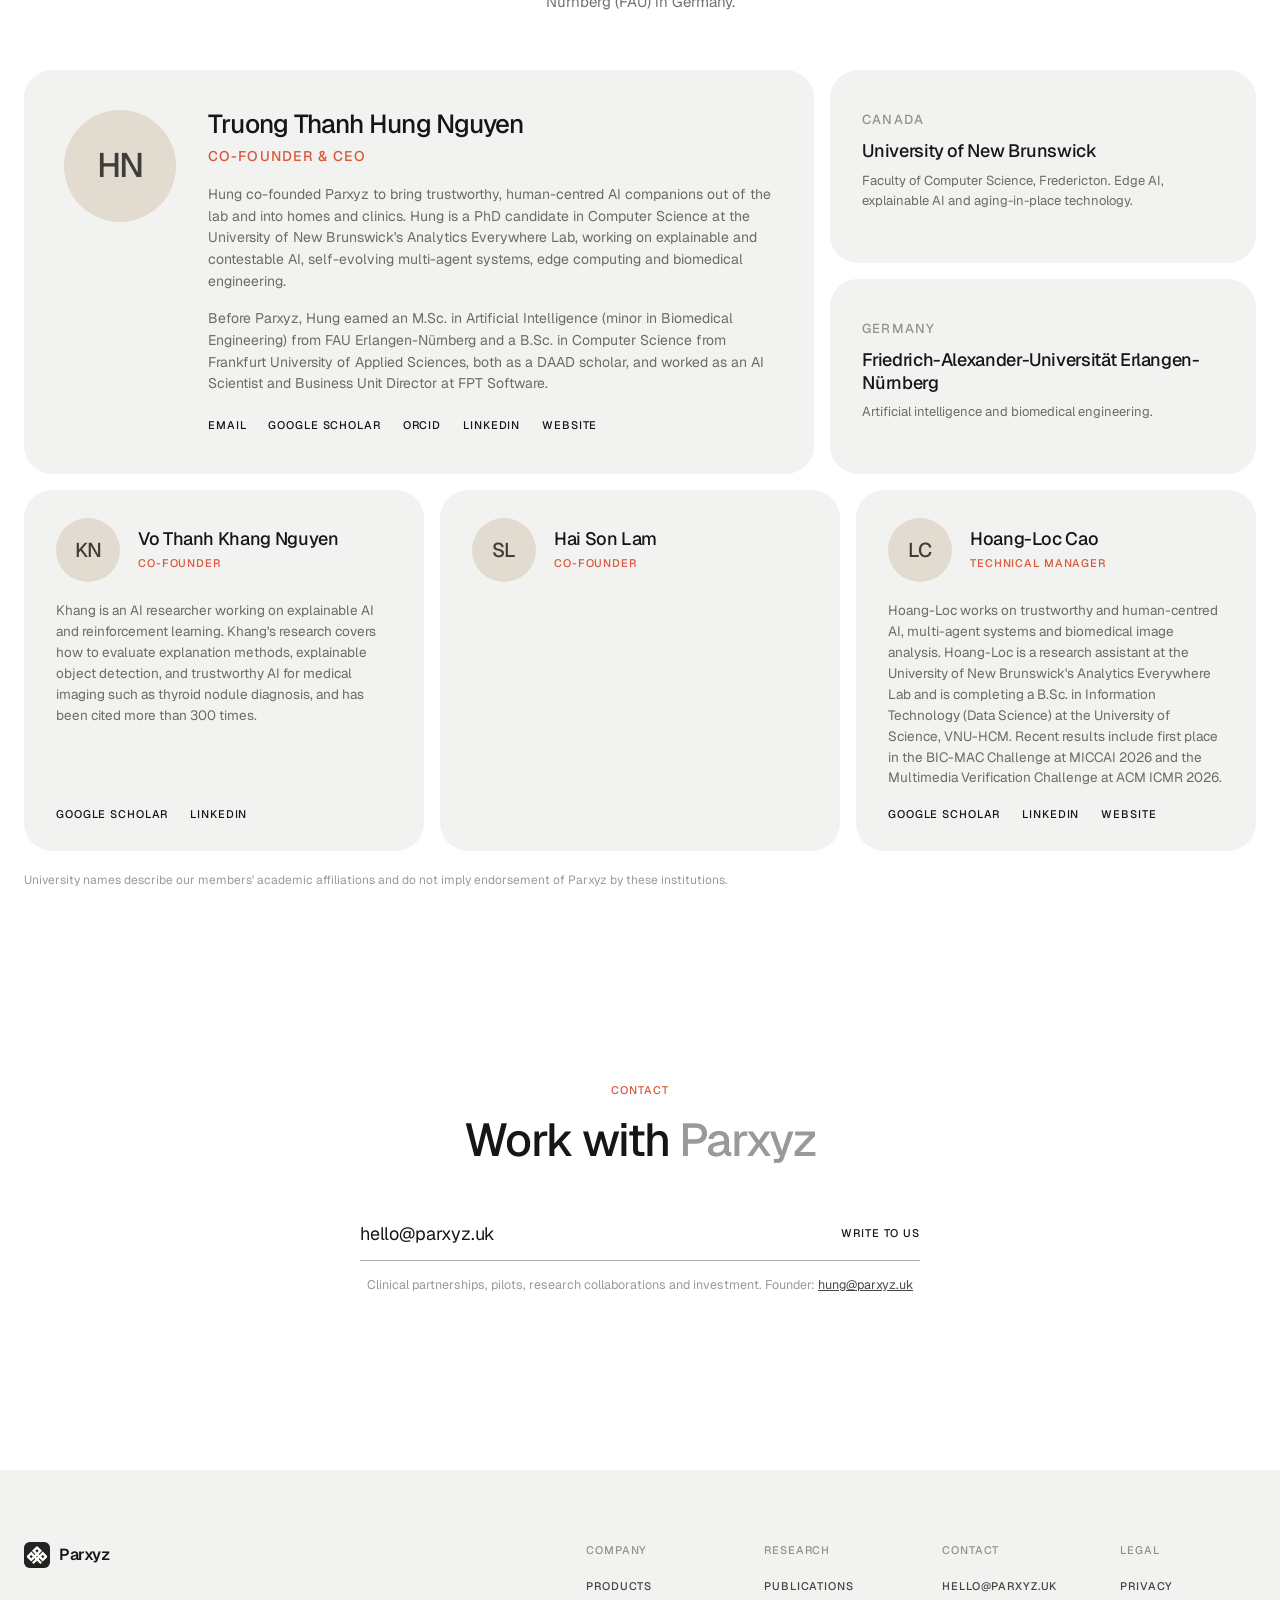
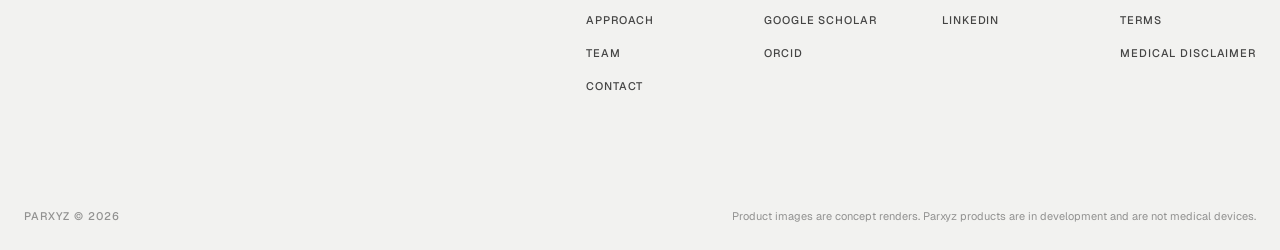
==== commit 3d4a8114: "Use the new Parxyz logo and warmer hero line Rebuild the supplied mark as a vector, use it for the h" ====
--- a/index.html
+++ b/index.html
@@ -73,7 +73,7 @@
 
   <header class="site-header">
     <a class="logo" href="./" aria-label="Parxyz home">
-      <svg viewBox="0 0 32 32" aria-hidden="true"><rect width="32" height="32" rx="9" fill="#1c1c1c"/><path d="M5.5 17.5h4.5l2.6-6.5 4.1 11.5 3-8.5 1.6 3.5h3.2" fill="none" stroke="#fff" stroke-width="2.4" stroke-linecap="round" stroke-linejoin="round"/><circle cx="26.5" cy="17.5" r="2.3" fill="#FF8F73"/></svg>
+      <svg viewBox="0 0 32 32" aria-hidden="true"><rect width="32" height="32" rx="7" fill="#222222"/><path fill="#fffff7" transform="translate(3.52 5.49) scale(0.10390)" d="M106.68 5.56A19 19 0 0 1 133.55 5.56L179.51 51.53L139.92 91.12L149.11 100.32L188.71 60.72L234.67 106.68A19 19 0 0 1 234.67 133.55L188.71 179.51L149.11 139.92L139.92 149.11L179.51 188.71L159.71 208.5L120.12 168.91L80.52 208.5L60.72 188.71L100.32 149.11L91.12 139.92L51.53 179.51L5.56 133.55A19 19 0 0 1 5.56 106.68L51.53 60.72L91.12 100.32L100.32 91.12L60.72 51.53ZM139.92 51.53L120.12 31.73L100.32 51.53L120.12 71.33ZM208.5 120.12L188.71 100.32L168.91 120.12L188.71 139.92ZM129.31 120.12L120.12 110.92L110.92 120.12L120.12 129.31ZM71.33 120.12L51.53 100.32L31.73 120.12L51.53 139.92Z"/></svg>
       <span>Parxyz</span>
     </a>
     <nav class="nav" id="nav" aria-label="Main">
@@ -95,7 +95,7 @@
       </div>
       <div class="hero-copy">
         <h1 class="display" id="hero-title">Parxyz <span class="dim">The future of AI companions</span></h1>
-        <p class="hero-sub">Companions for health at home: a robot that checks in, one that notices how you feel, and an assistant that keeps family and clinicians in the loop.</p>
+        <p class="hero-sub">Care that feels like family. Companions that check in every day, notice how you feel, and keep your loved ones and care team close.</p>
         <a class="btn btn-dark hero-cta" href="#products">Explore</a>
       </div>
     </section>
@@ -402,7 +402,7 @@
   <footer class="site-footer">
     <div class="footer-top">
       <a class="logo" href="./" aria-label="Parxyz home">
-        <svg viewBox="0 0 32 32" aria-hidden="true"><rect width="32" height="32" rx="9" fill="#1c1c1c"/><path d="M5.5 17.5h4.5l2.6-6.5 4.1 11.5 3-8.5 1.6 3.5h3.2" fill="none" stroke="#fff" stroke-width="2.4" stroke-linecap="round" stroke-linejoin="round"/><circle cx="26.5" cy="17.5" r="2.3" fill="#FF8F73"/></svg>
+        <svg viewBox="0 0 32 32" aria-hidden="true"><rect width="32" height="32" rx="7" fill="#222222"/><path fill="#fffff7" transform="translate(3.52 5.49) scale(0.10390)" d="M106.68 5.56A19 19 0 0 1 133.55 5.56L179.51 51.53L139.92 91.12L149.11 100.32L188.71 60.72L234.67 106.68A19 19 0 0 1 234.67 133.55L188.71 179.51L149.11 139.92L139.92 149.11L179.51 188.71L159.71 208.5L120.12 168.91L80.52 208.5L60.72 188.71L100.32 149.11L91.12 139.92L51.53 179.51L5.56 133.55A19 19 0 0 1 5.56 106.68L51.53 60.72L91.12 100.32L100.32 91.12L60.72 51.53ZM139.92 51.53L120.12 31.73L100.32 51.53L120.12 71.33ZM208.5 120.12L188.71 100.32L168.91 120.12L188.71 139.92ZM129.31 120.12L120.12 110.92L110.92 120.12L120.12 129.31ZM71.33 120.12L51.53 100.32L31.73 120.12L51.53 139.92Z"/></svg>
         <span>Parxyz</span>
       </a>
       <div class="footer-cols">
--- a/assets/css/style.css
+++ b/assets/css/style.css
@@ -104,7 +104,7 @@
   box-shadow: 0 1px 0 var(--line);
 }
 .logo { justify-self: start; display: inline-flex; align-items: center; gap: 9px; color: var(--ink); text-decoration: none; font-weight: 600; font-size: 16px; letter-spacing: -0.03em; }
-.logo svg { width: 22px; height: 22px; }
+.logo svg { width: 26px; height: 26px; }
 .nav { display: flex; align-items: center; gap: 44px; }
 .nav a { font-size: 11px; font-weight: 500; letter-spacing: 0.08em; text-transform: uppercase; color: var(--ink-2); text-decoration: none; transition: color 0.2s ease; }
 .nav a:hover, .nav a[aria-current="page"] { color: var(--ink); }
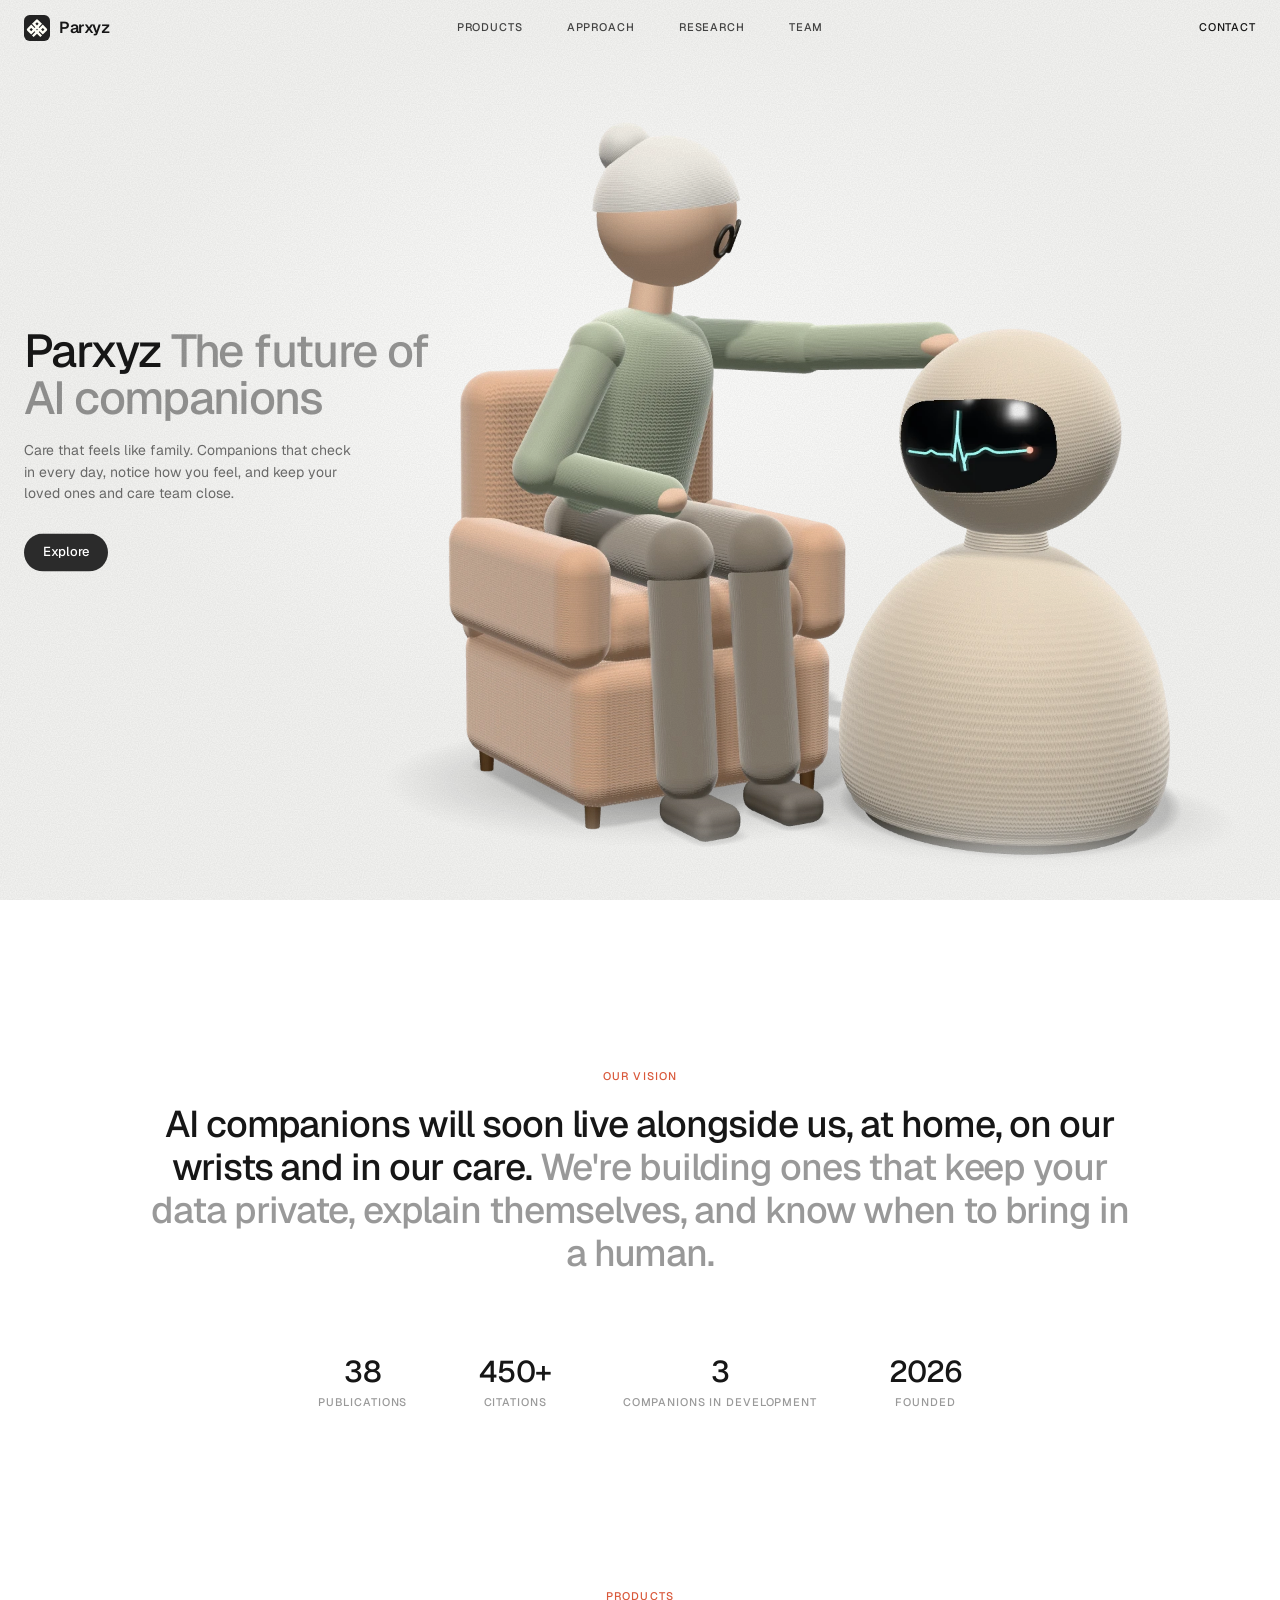
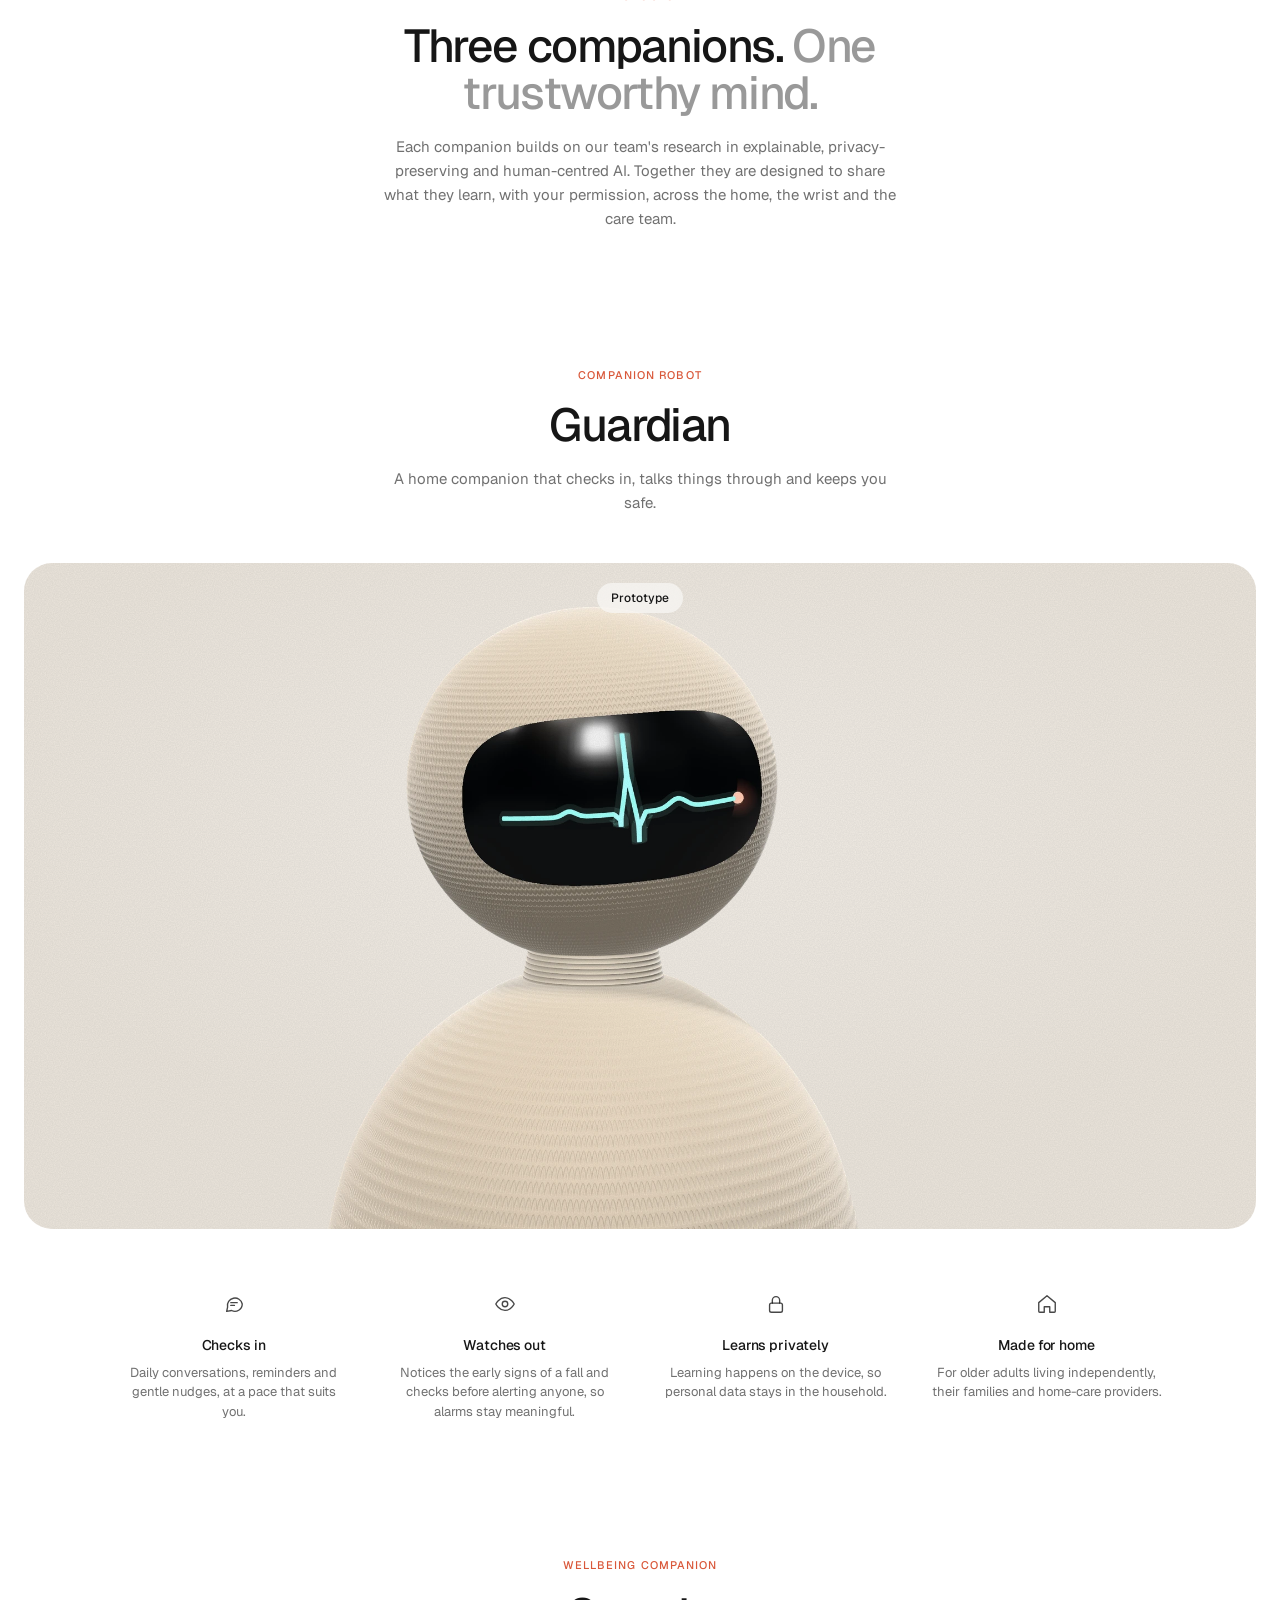
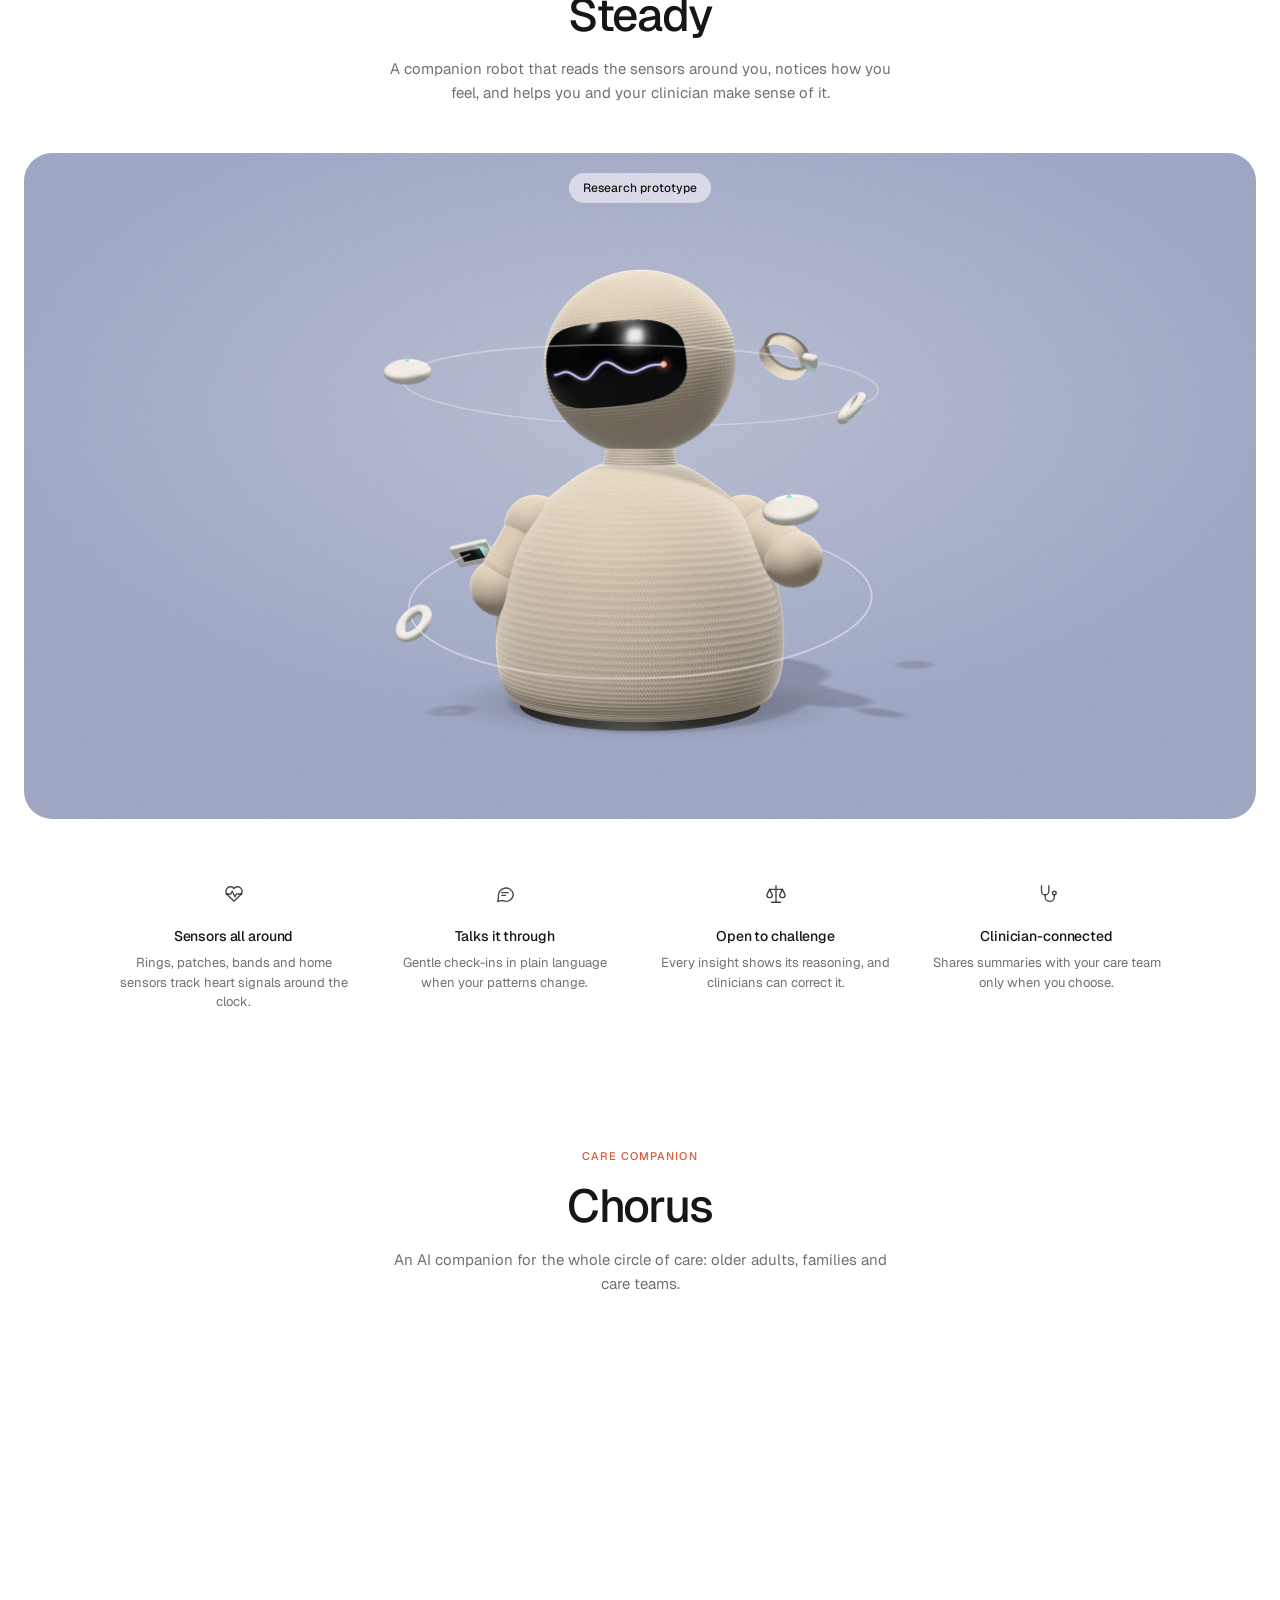
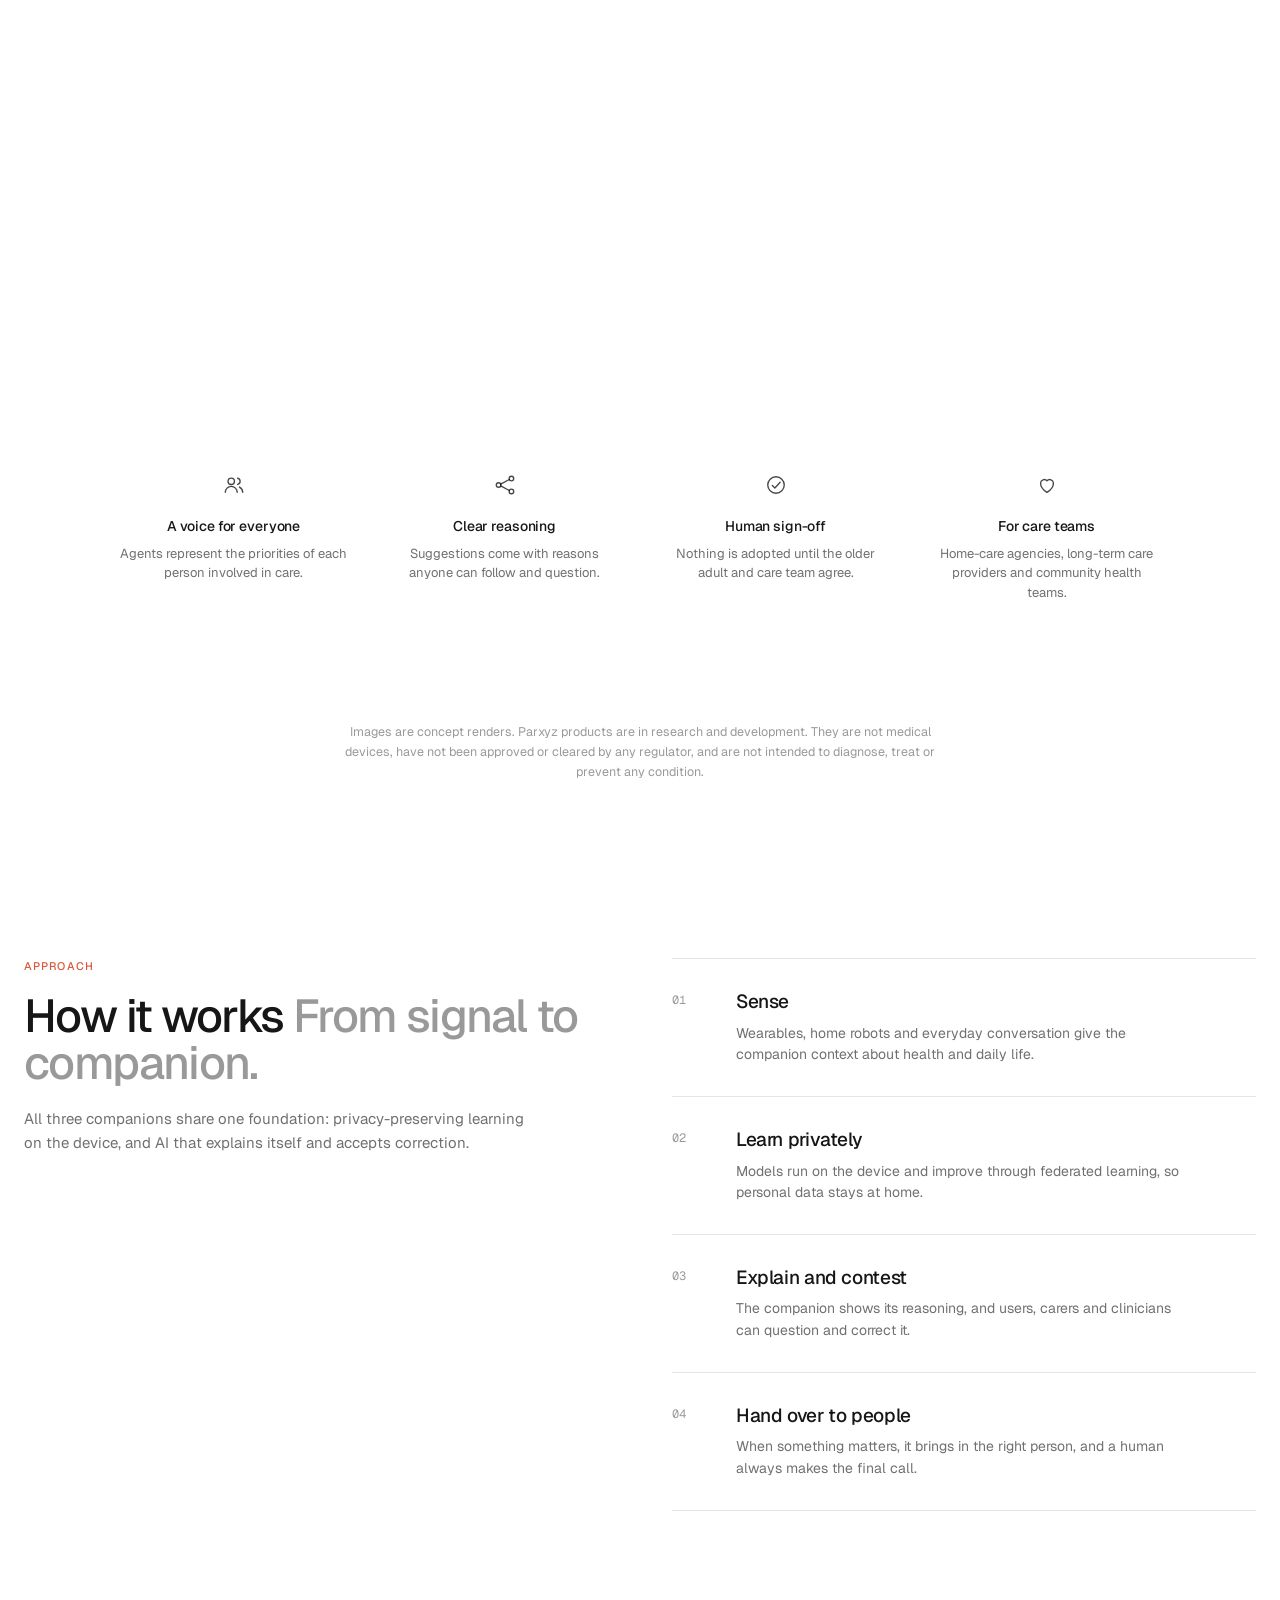
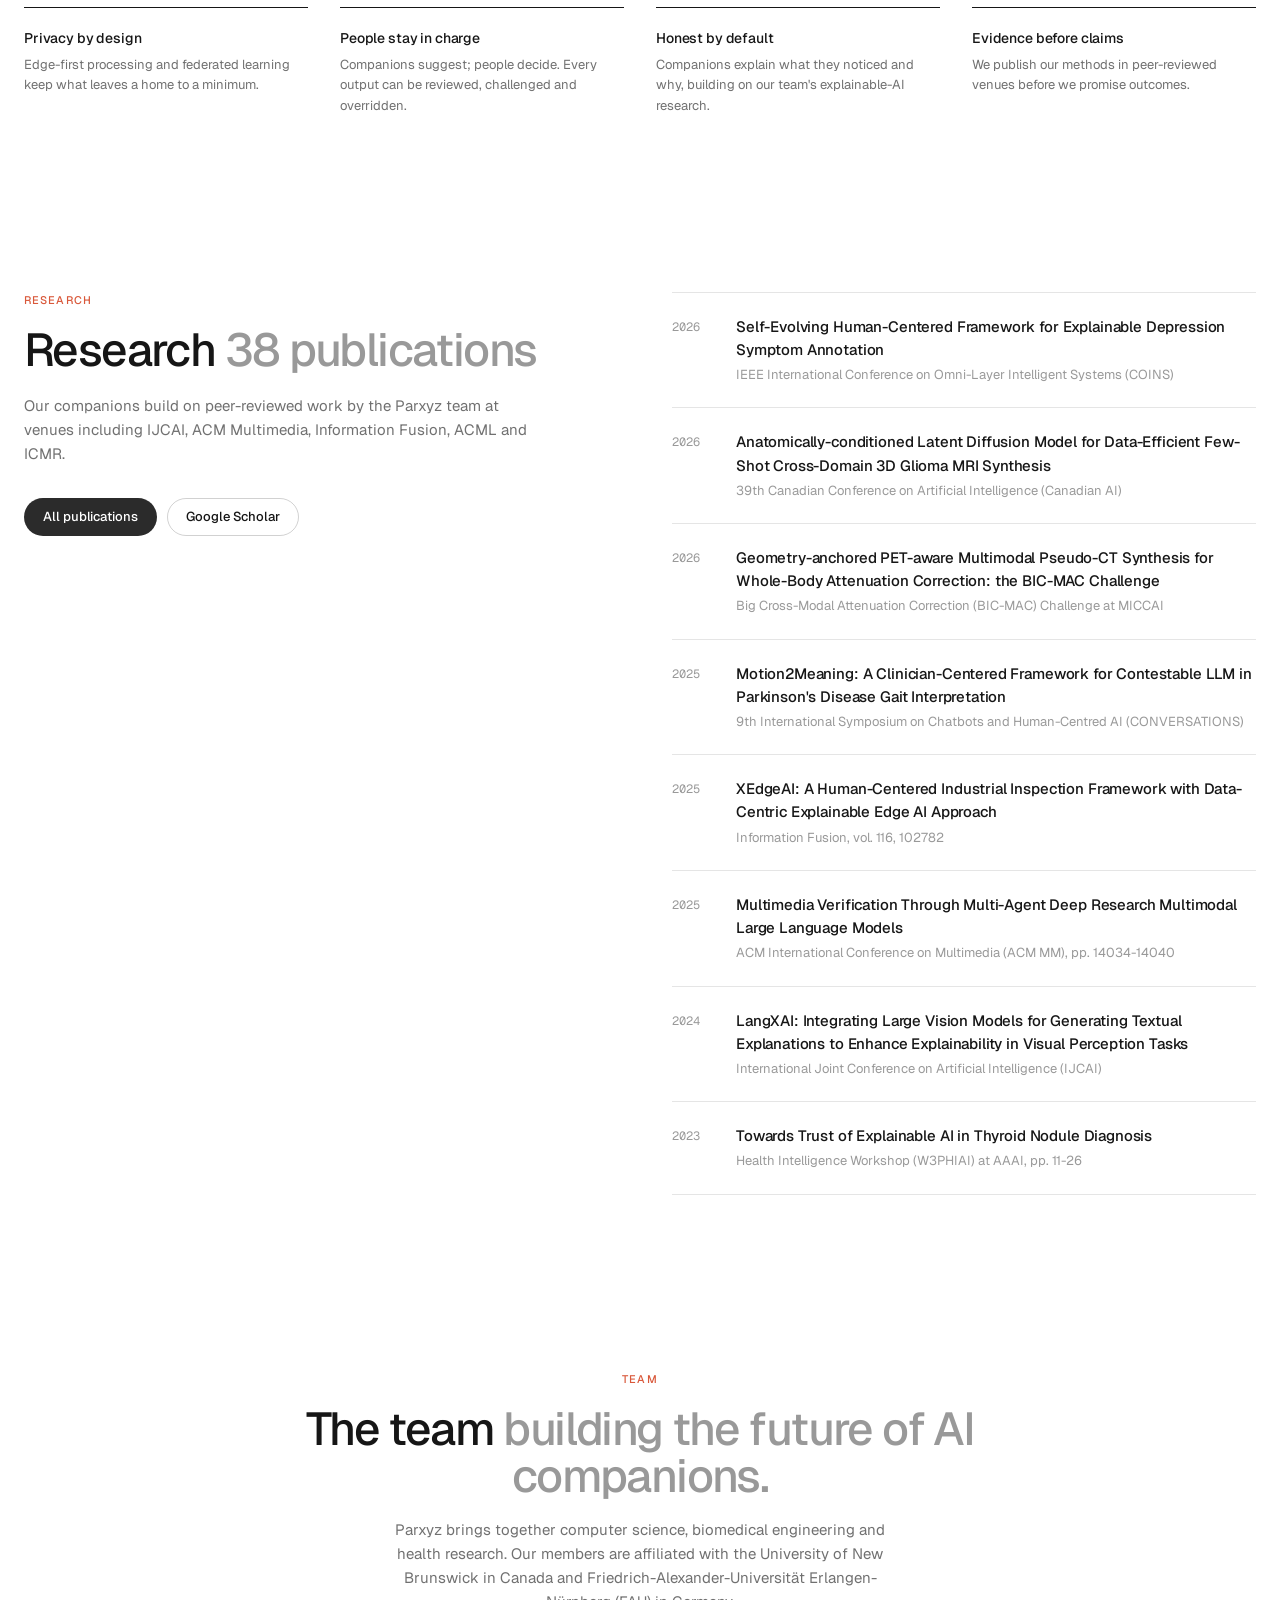
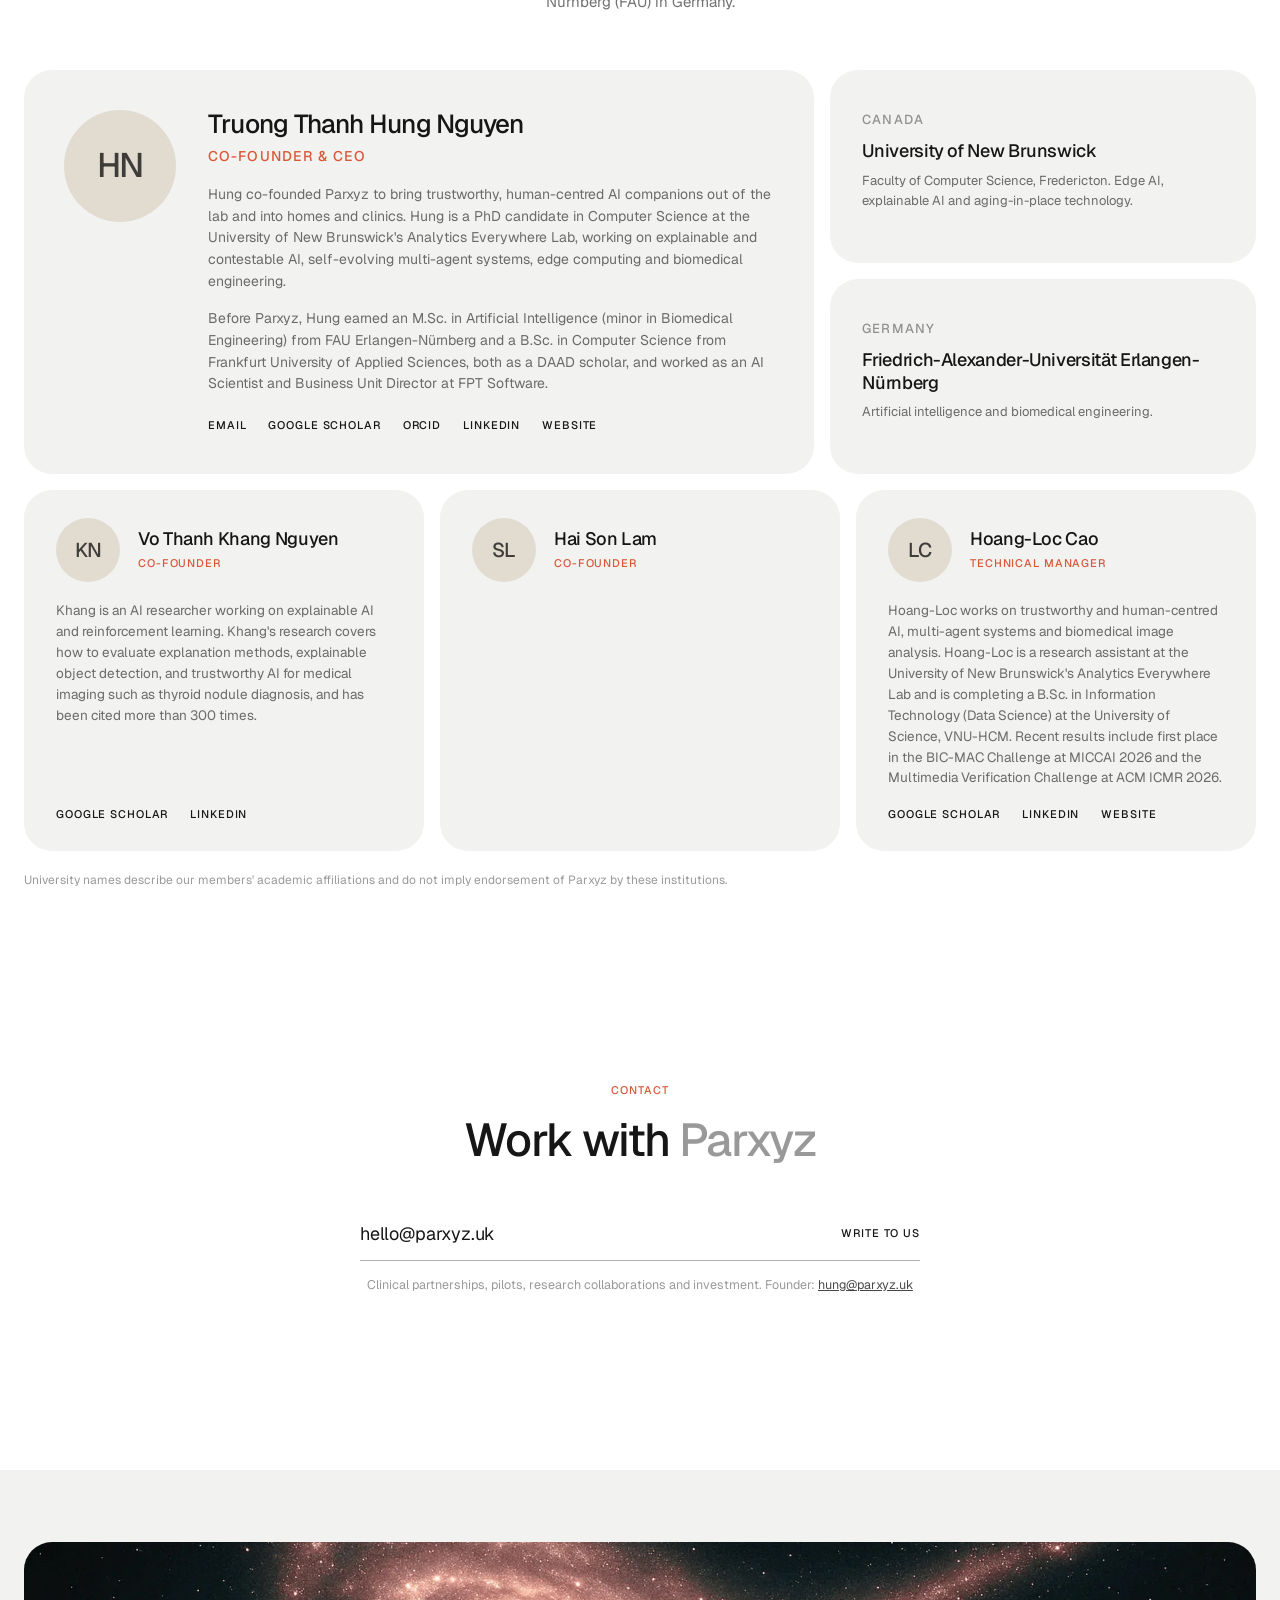
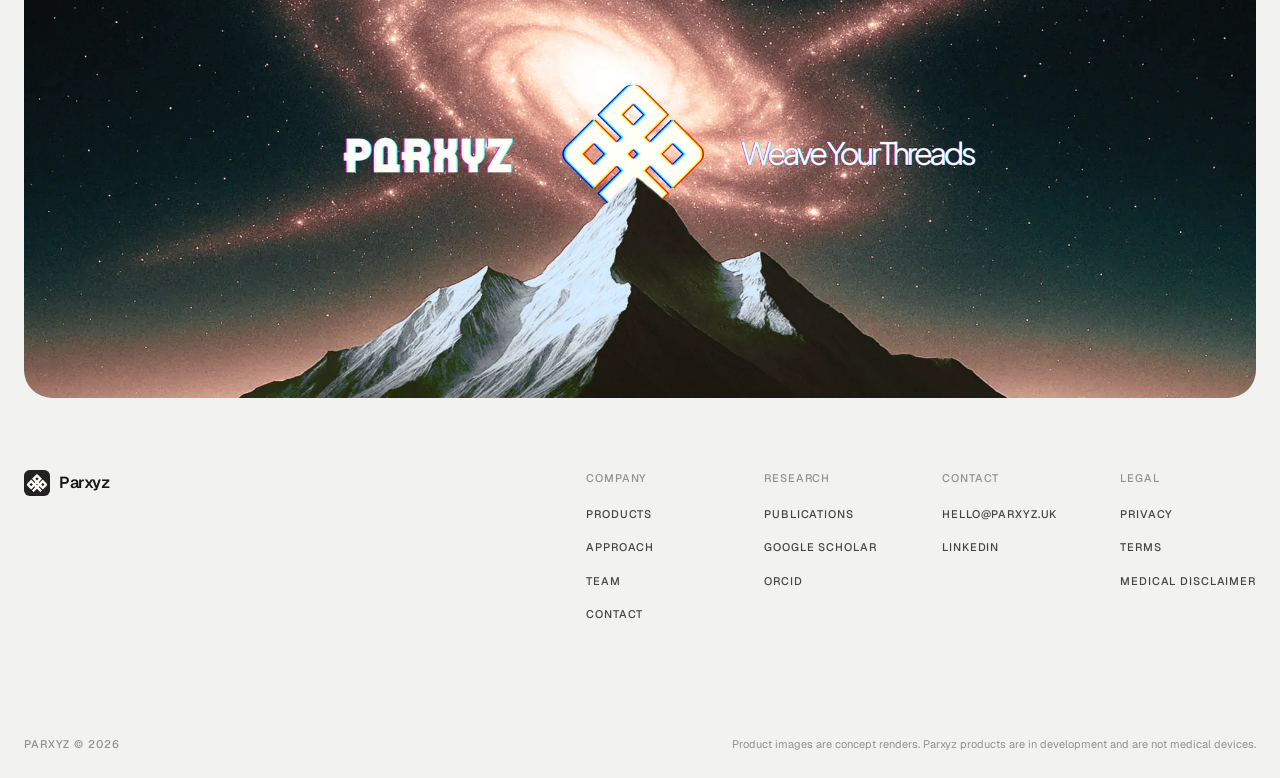
==== commit e6c8ba29: "Add Weave Your Threads banner to the footer Co-Authored-By: Claude Opus 5.5 <noreply@anthropic.com>" ====
--- a/index.html
+++ b/index.html
@@ -400,6 +400,9 @@
   </main>
 
   <footer class="site-footer">
+    <div class="footer-banner">
+      <img src="assets/img/footer-banner.webp" srcset="assets/img/footer-banner-1000.webp 1000w, assets/img/footer-banner.webp 2000w" sizes="(max-width: 640px) 160vw, min(100vw, 1400px)" width="2000" height="740" loading="lazy" alt="Parxyz, Weave Your Threads: the Parxyz mark resting on a snowy mountain peak beneath a spiral galaxy">
+    </div>
     <div class="footer-top">
       <a class="logo" href="./" aria-label="Parxyz home">
         <svg viewBox="0 0 32 32" aria-hidden="true"><rect width="32" height="32" rx="7" fill="#222222"/><path fill="#fffff7" transform="translate(3.52 5.49) scale(0.10390)" d="M106.68 5.56A19 19 0 0 1 133.55 5.56L179.51 51.53L139.92 91.12L149.11 100.32L188.71 60.72L234.67 106.68A19 19 0 0 1 234.67 133.55L188.71 179.51L149.11 139.92L139.92 149.11L179.51 188.71L159.71 208.5L120.12 168.91L80.52 208.5L60.72 188.71L100.32 149.11L91.12 139.92L51.53 179.51L5.56 133.55A19 19 0 0 1 5.56 106.68L51.53 60.72L91.12 100.32L100.32 91.12L60.72 51.53ZM139.92 51.53L120.12 31.73L100.32 51.53L120.12 71.33ZM208.5 120.12L188.71 100.32L168.91 120.12L188.71 139.92ZM129.31 120.12L120.12 110.92L110.92 120.12L120.12 129.31ZM71.33 120.12L51.53 100.32L31.73 120.12L51.53 139.92Z"/></svg>
--- a/assets/css/style.css
+++ b/assets/css/style.css
@@ -303,6 +303,12 @@
 
 /* ---------- Footer ---------- */
 .site-footer { background: var(--stage); padding: 72px var(--gutter) 24px; }
+.footer-banner {
+  max-width: 1400px; margin: 0 auto 72px; border-radius: var(--radius); overflow: hidden;
+  aspect-ratio: 2000 / 740; background: #10161c;
+}
+.footer-banner img { width: 100%; height: 100%; object-fit: cover; }
+@media (max-width: 640px) { .footer-banner { aspect-ratio: 16 / 9; margin-bottom: 48px; } }
 .footer-top { display: grid; grid-template-columns: 1fr auto; align-items: start; gap: 48px; }
 .footer-cols { display: grid; grid-template-columns: repeat(4, minmax(130px, auto)); gap: 32px 48px; }
 .footer-cols h4 { font-size: 11px; font-weight: 500; letter-spacing: 0.08em; text-transform: uppercase; color: var(--ink-3); margin-bottom: 14px; }
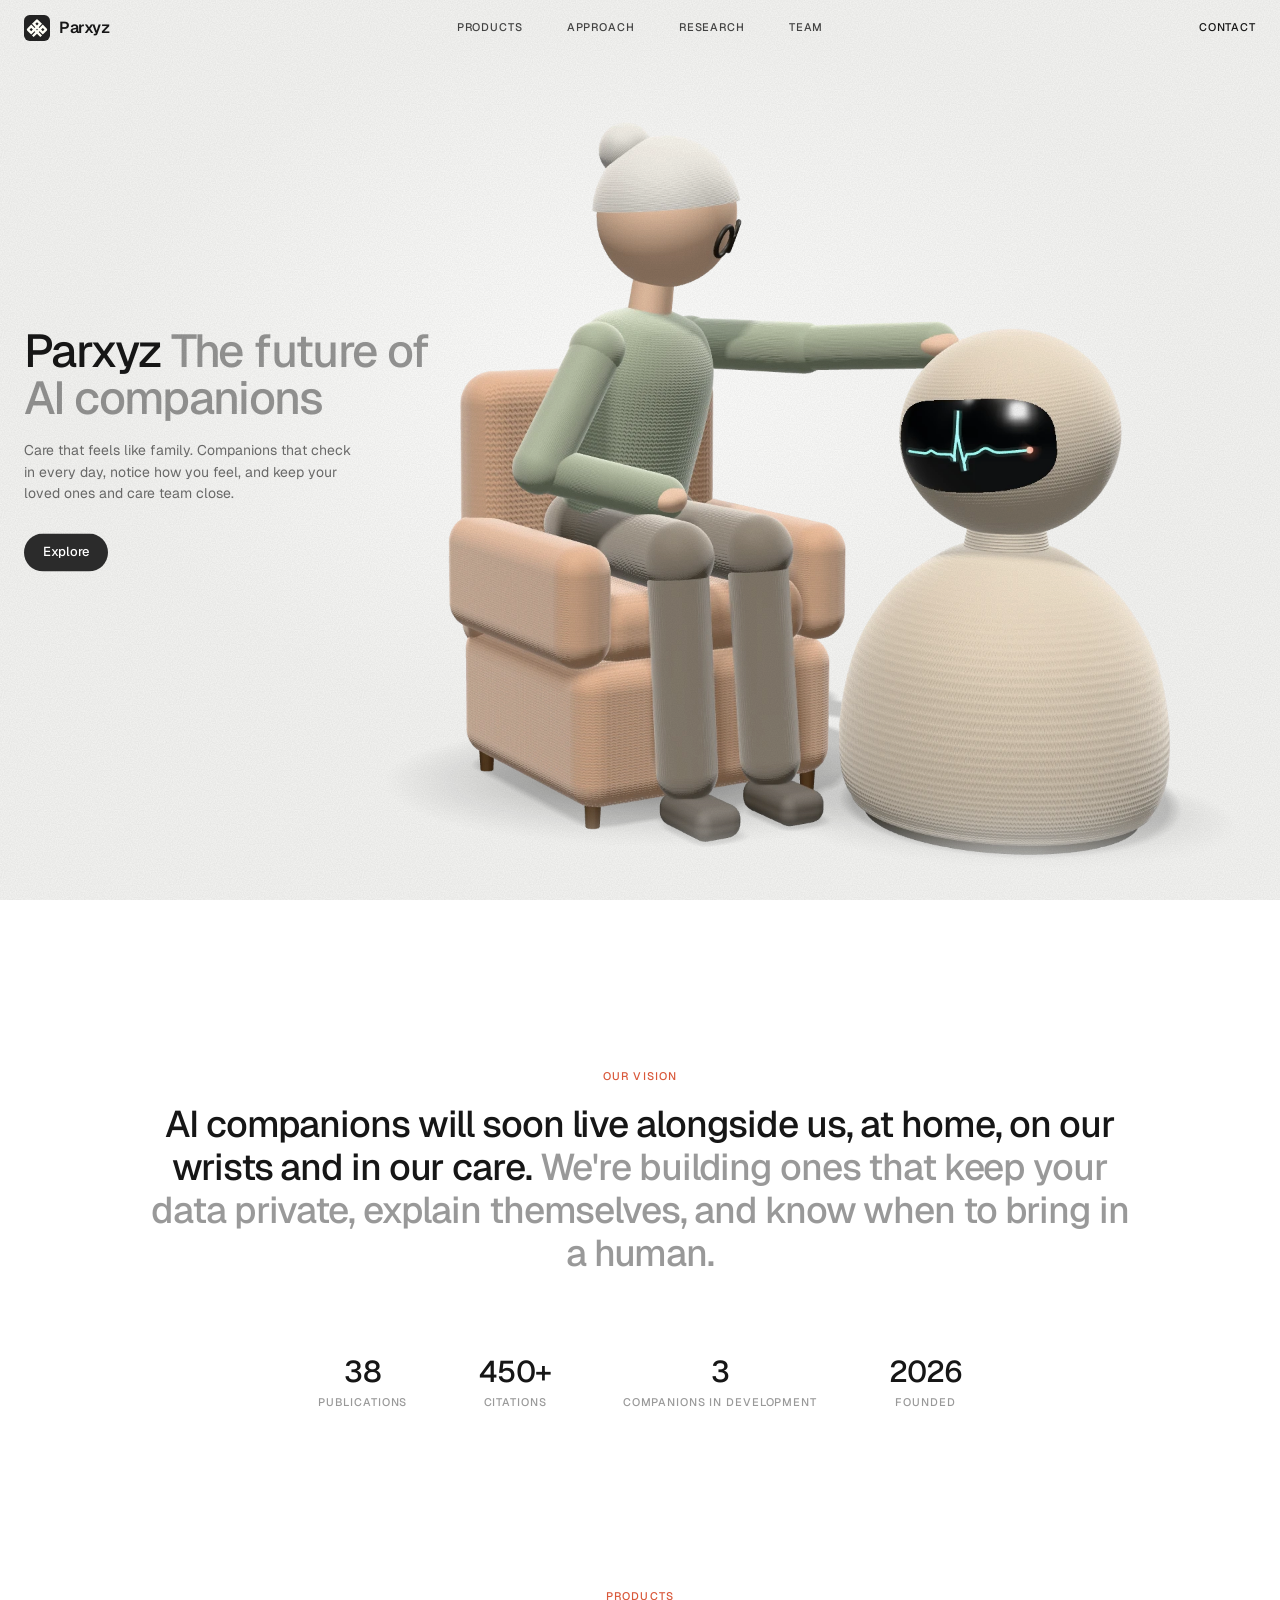
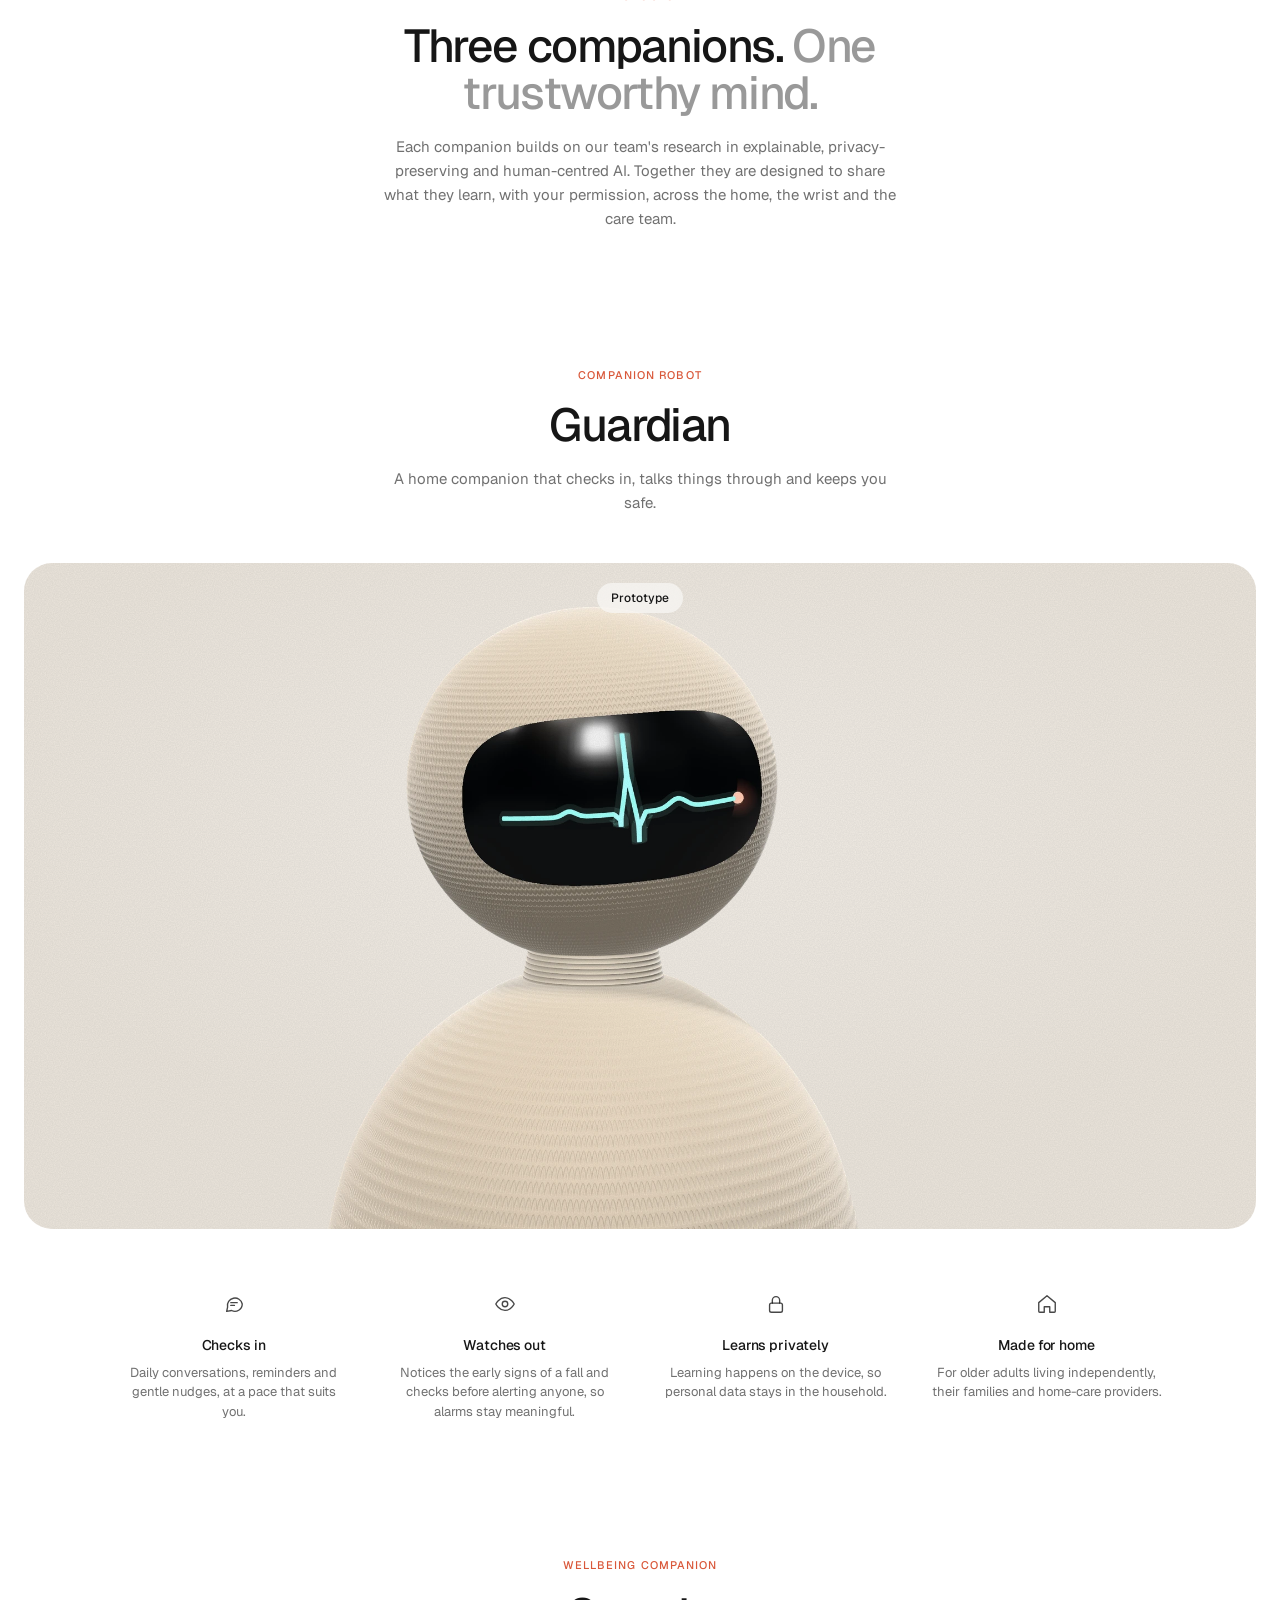
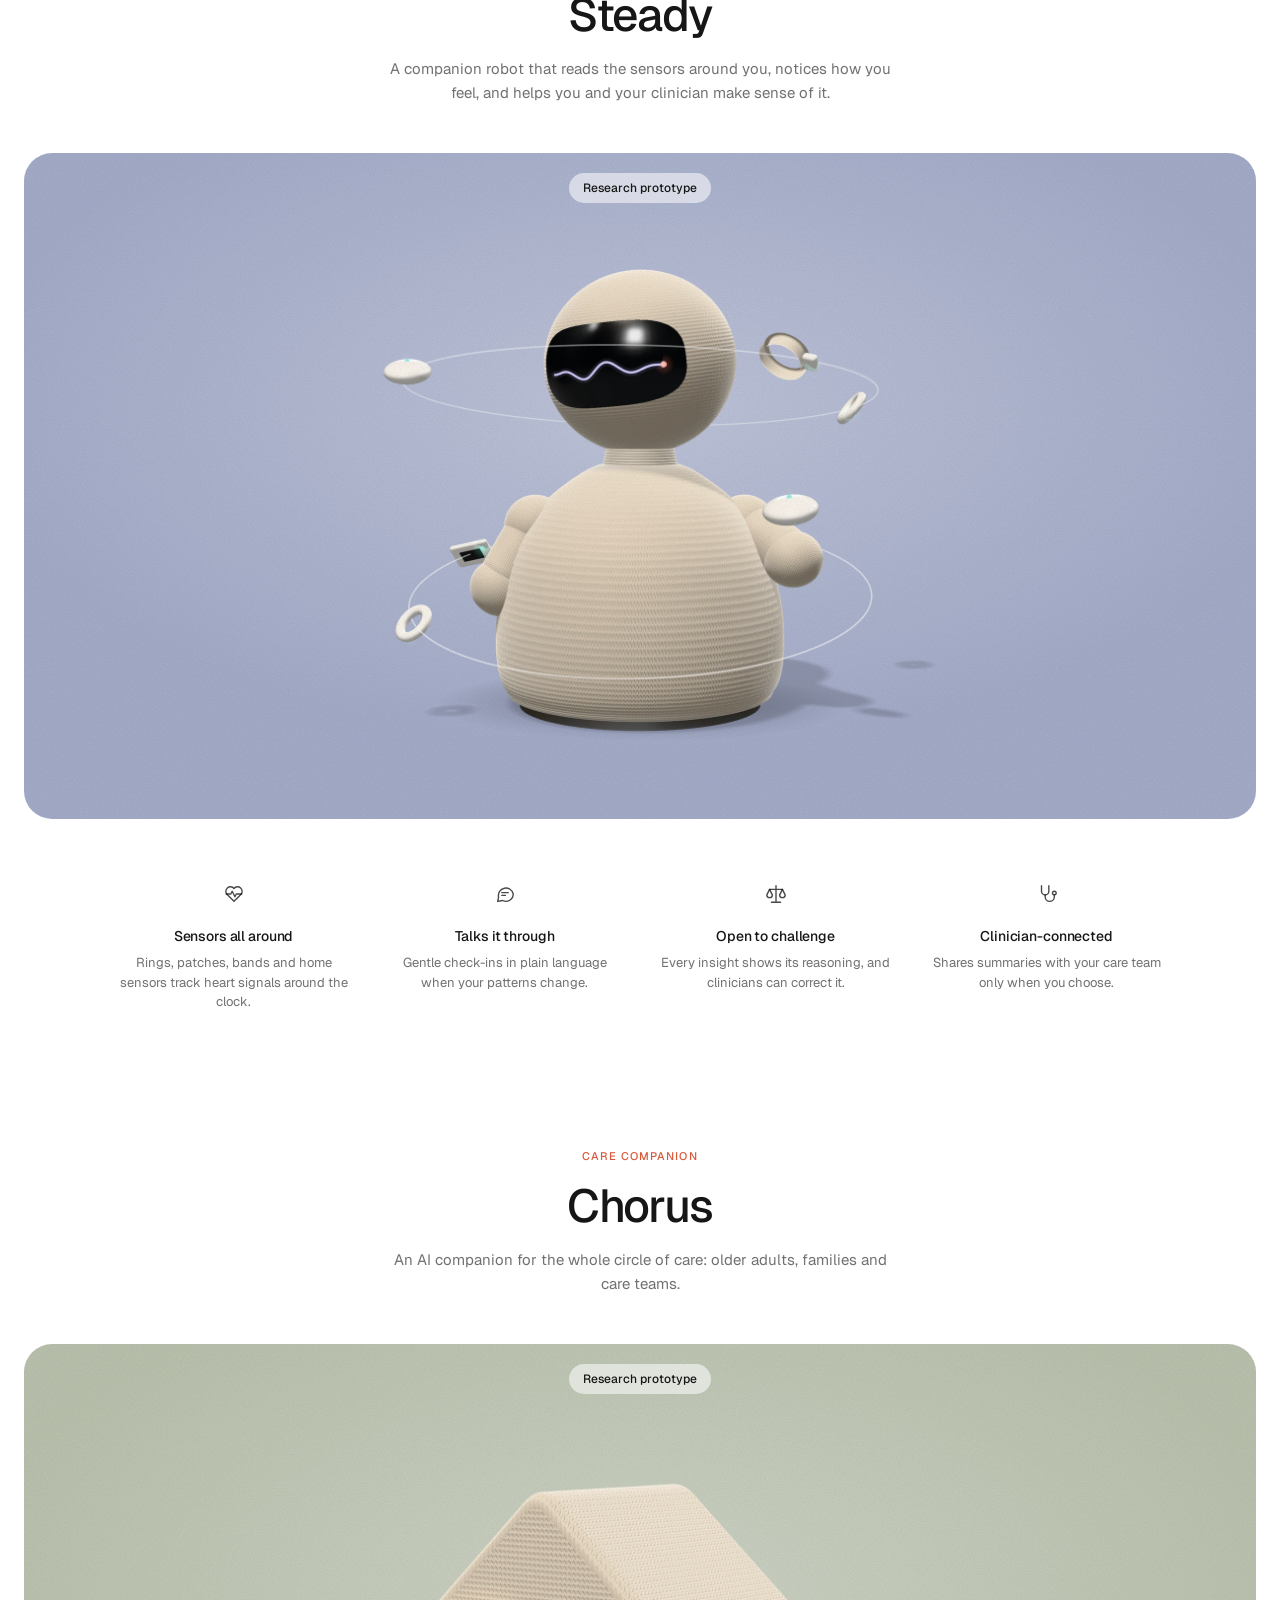
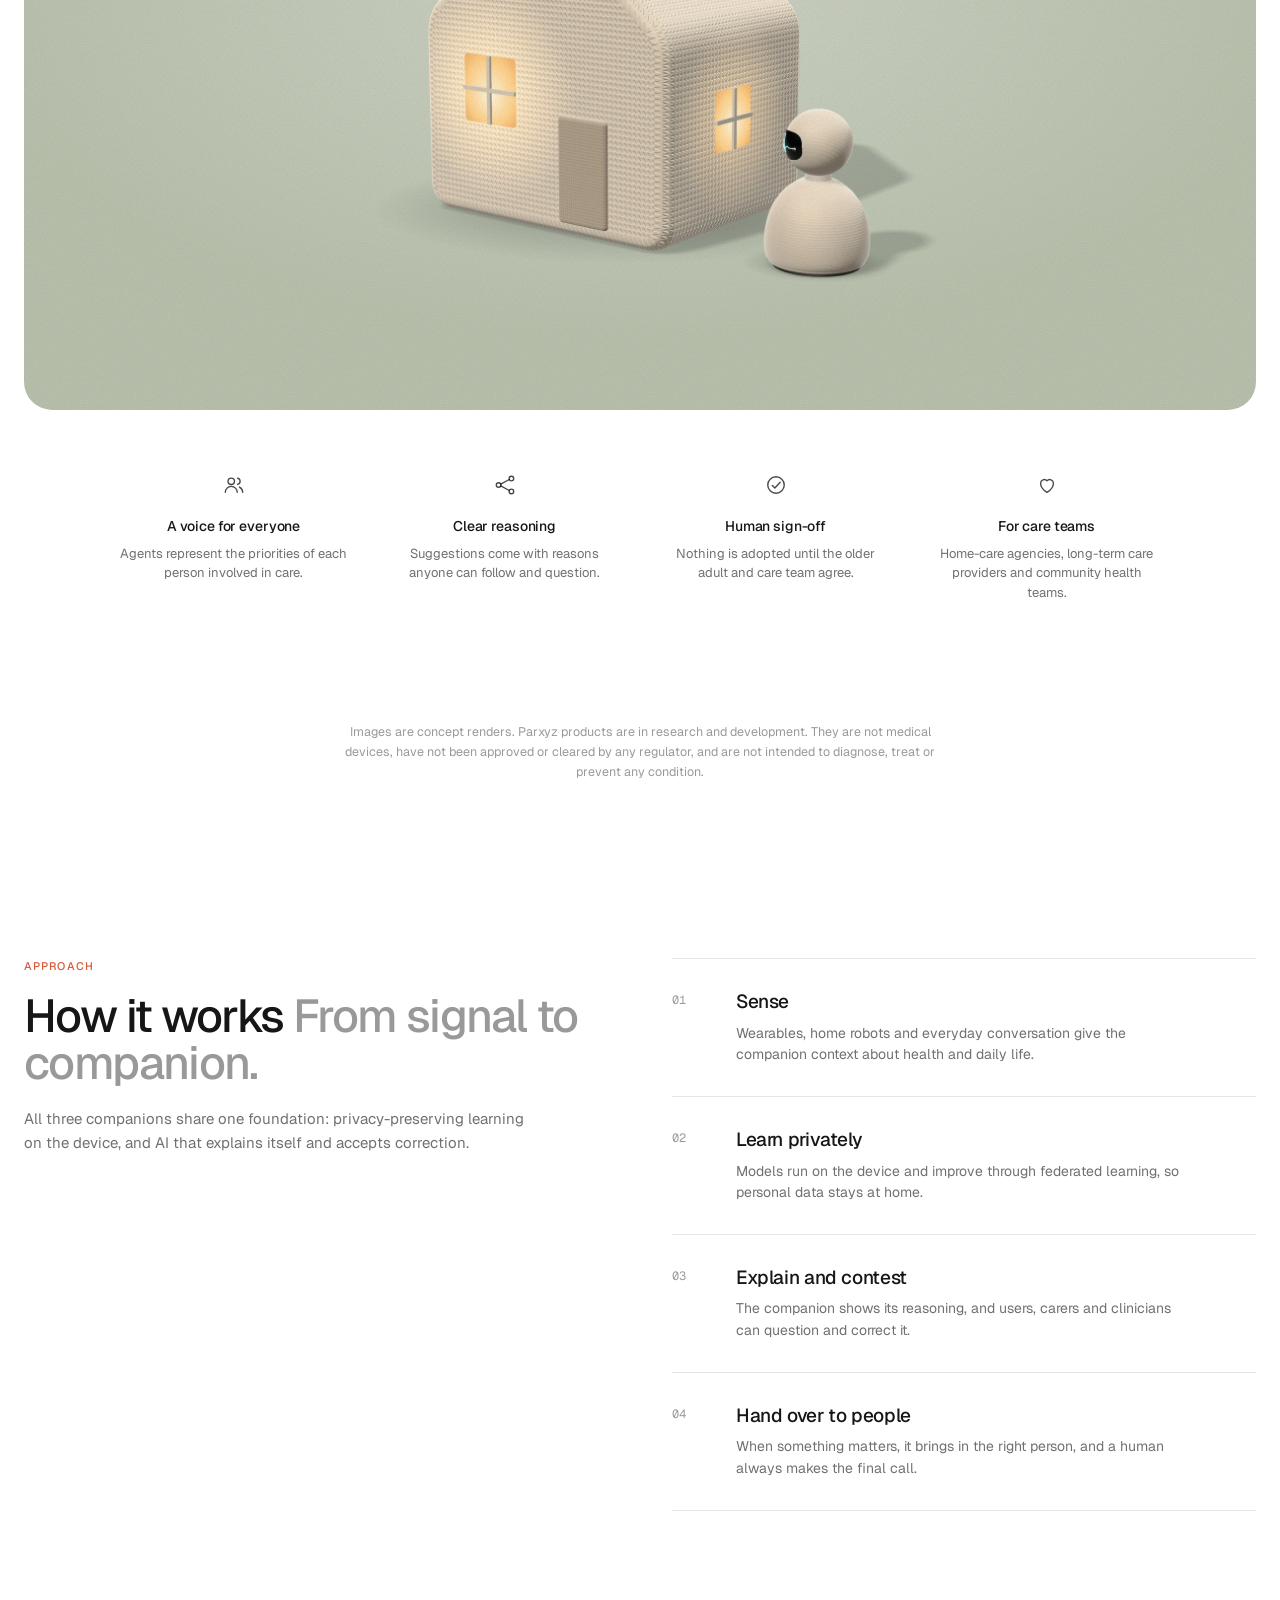
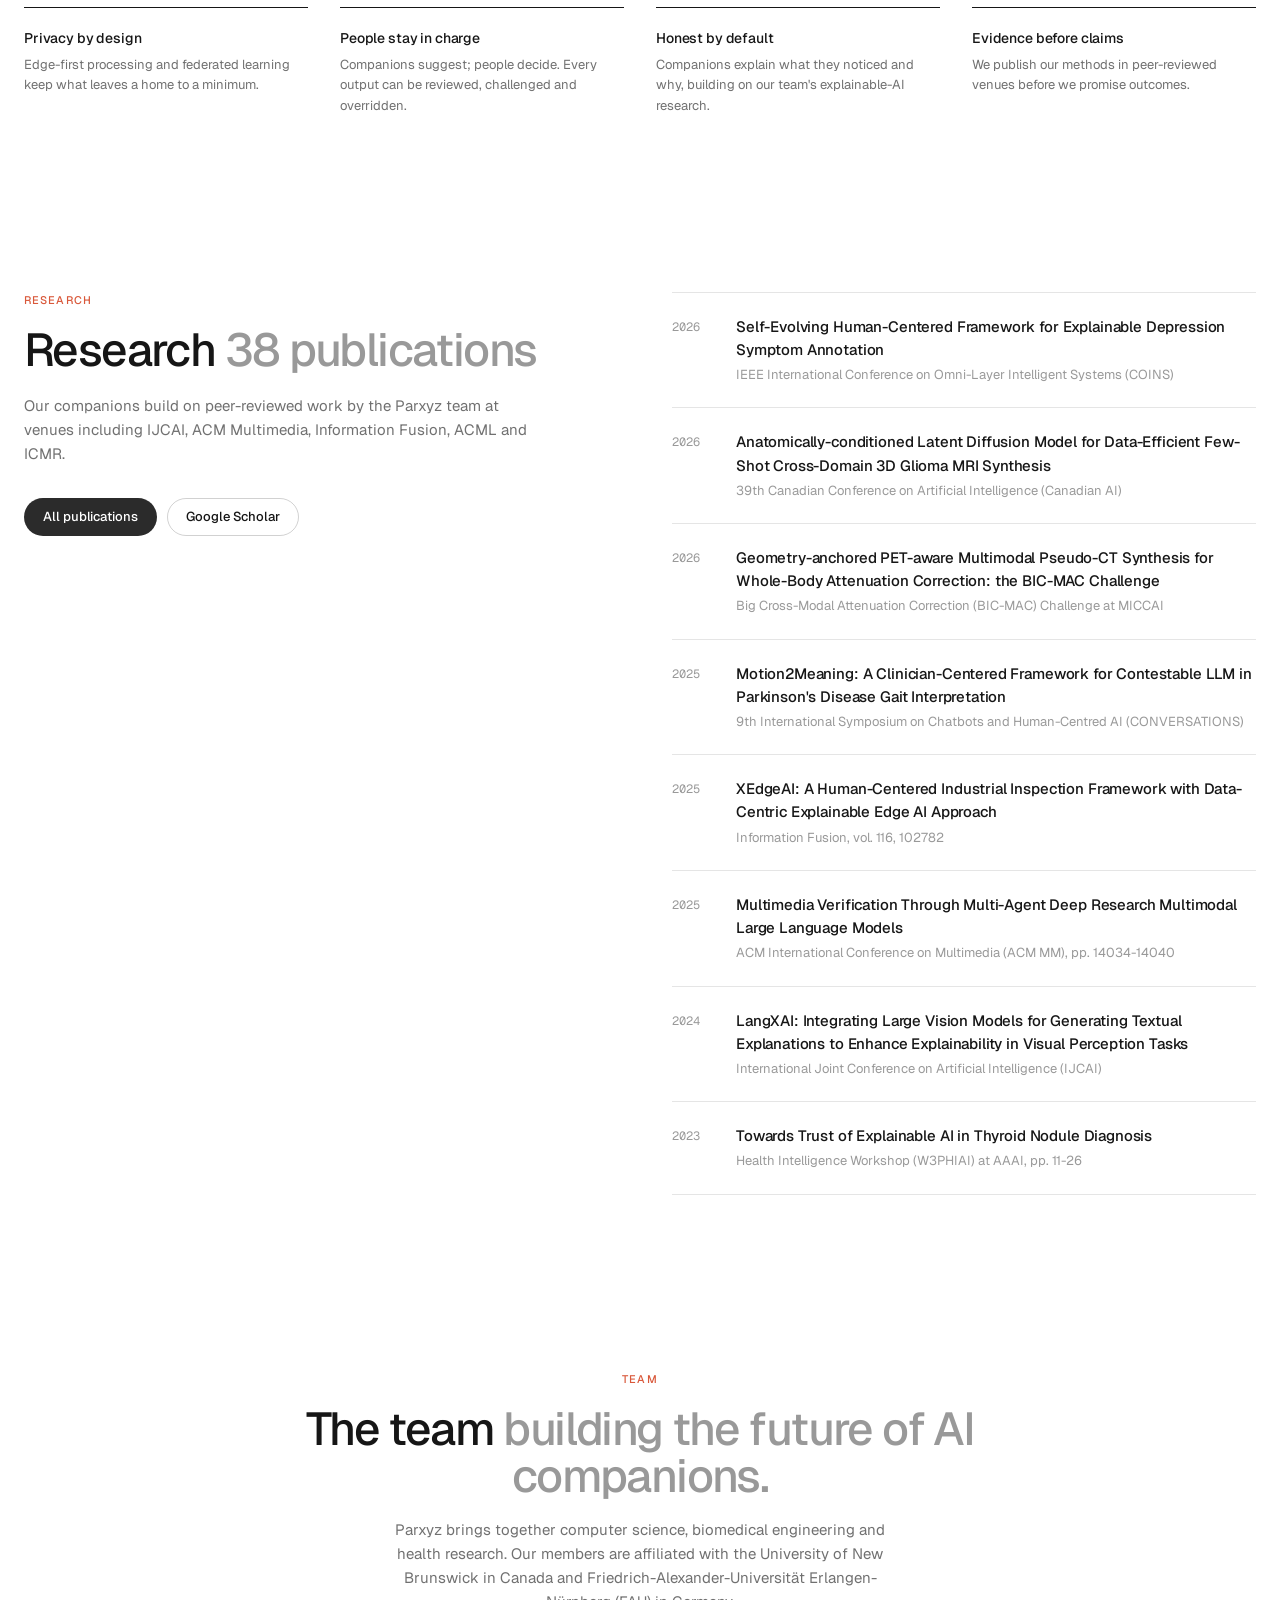
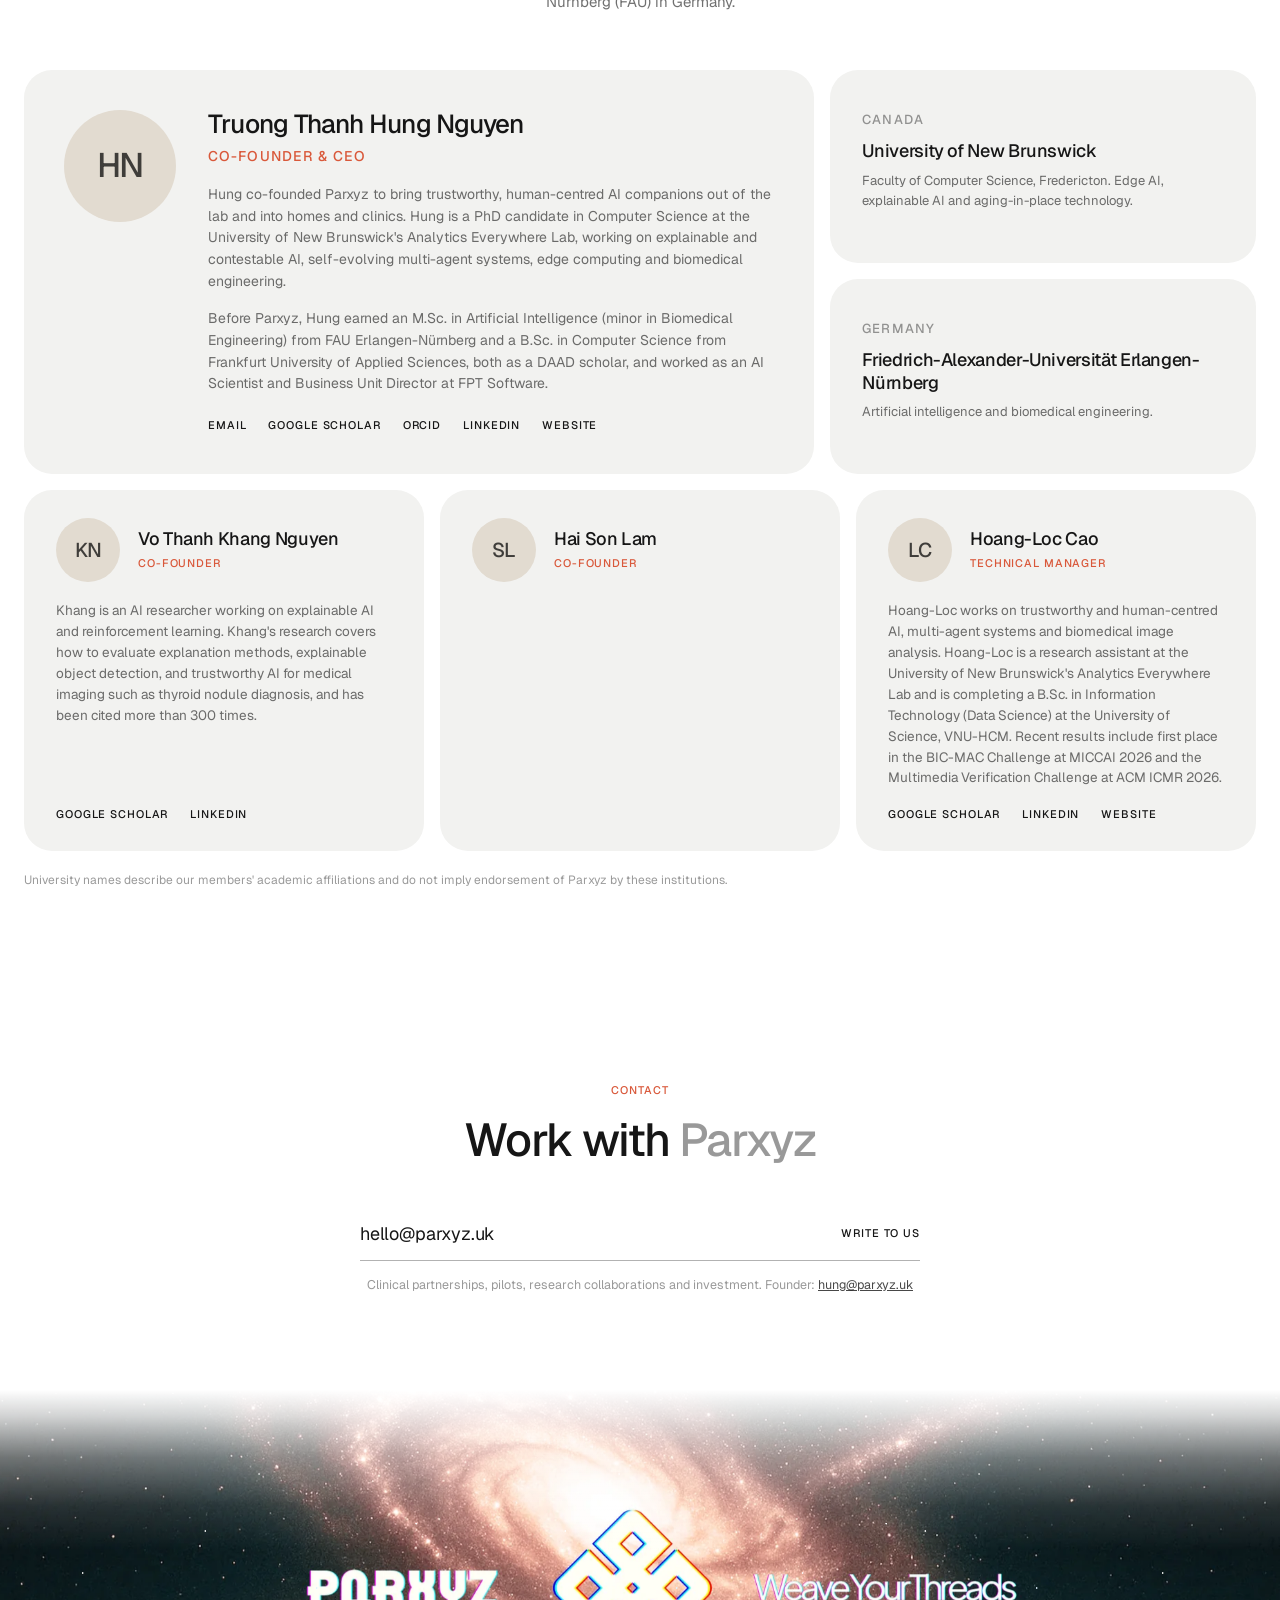
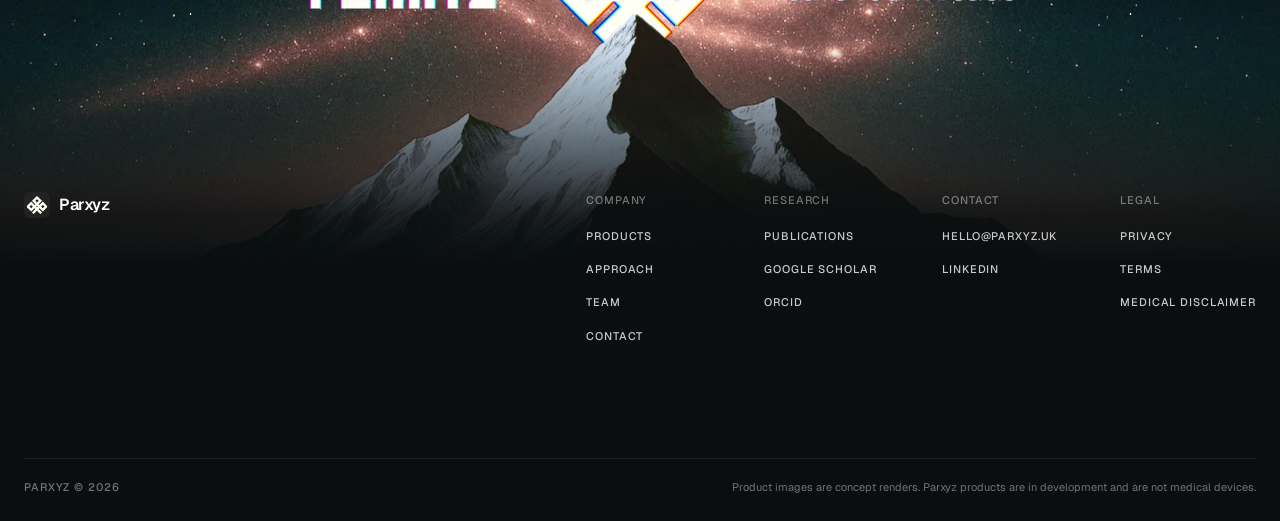
==== commit 047a4862: "Turn the footer into an immersive night scene Use the Weave Your Threads artwork as a full-width foo" ====
--- a/index.html
+++ b/index.html
@@ -400,52 +400,55 @@
   </main>
 
   <footer class="site-footer">
-    <div class="footer-banner">
-      <img src="assets/img/footer-banner.webp" srcset="assets/img/footer-banner-1000.webp 1000w, assets/img/footer-banner.webp 2000w" sizes="(max-width: 640px) 160vw, min(100vw, 1400px)" width="2000" height="740" loading="lazy" alt="Parxyz, Weave Your Threads: the Parxyz mark resting on a snowy mountain peak beneath a spiral galaxy">
+    <div class="footer-scene">
+      <img src="assets/img/footer-banner.webp" srcset="assets/img/footer-banner-1000.webp 1000w, assets/img/footer-banner.webp 2000w" sizes="(max-width: 640px) 160vw, 100vw" width="2000" height="740" loading="lazy" alt="Parxyz, Weave Your Threads: the Parxyz mark resting on a snowy mountain peak beneath a spiral galaxy">
+      <div class="stars" aria-hidden="true"></div>
     </div>
-    <div class="footer-top">
-      <a class="logo" href="./" aria-label="Parxyz home">
-        <svg viewBox="0 0 32 32" aria-hidden="true"><rect width="32" height="32" rx="7" fill="#222222"/><path fill="#fffff7" transform="translate(3.52 5.49) scale(0.10390)" d="M106.68 5.56A19 19 0 0 1 133.55 5.56L179.51 51.53L139.92 91.12L149.11 100.32L188.71 60.72L234.67 106.68A19 19 0 0 1 234.67 133.55L188.71 179.51L149.11 139.92L139.92 149.11L179.51 188.71L159.71 208.5L120.12 168.91L80.52 208.5L60.72 188.71L100.32 149.11L91.12 139.92L51.53 179.51L5.56 133.55A19 19 0 0 1 5.56 106.68L51.53 60.72L91.12 100.32L100.32 91.12L60.72 51.53ZM139.92 51.53L120.12 31.73L100.32 51.53L120.12 71.33ZM208.5 120.12L188.71 100.32L168.91 120.12L188.71 139.92ZM129.31 120.12L120.12 110.92L110.92 120.12L120.12 129.31ZM71.33 120.12L51.53 100.32L31.73 120.12L51.53 139.92Z"/></svg>
-        <span>Parxyz</span>
-      </a>
-      <div class="footer-cols">
-        <div>
-          <h4>Company</h4>
-          <ul>
-            <li><a href="#products">Products</a></li>
-            <li><a href="#approach">Approach</a></li>
-            <li><a href="#team">Team</a></li>
-            <li><a href="#contact">Contact</a></li>
-          </ul>
-        </div>
-        <div>
-          <h4>Research</h4>
-          <ul>
-            <li><a href="publications.html">Publications</a></li>
-            <li><a href="https://scholar.google.com/citations?user=U_v7A40AAAAJ&amp;hl=en">Google Scholar</a></li>
-            <li><a href="https://orcid.org/0000-0002-6750-9536">ORCID</a></li>
-          </ul>
-        </div>
-        <div>
-          <h4>Contact</h4>
-          <ul>
-            <li><a href="mailto:hello@parxyz.uk">hello@parxyz.uk</a></li>
-            <li><a href="https://www.linkedin.com/in/hungntt">LinkedIn</a></li>
-          </ul>
-        </div>
-        <div>
-          <h4>Legal</h4>
-          <ul>
-            <li><a href="privacy.html">Privacy</a></li>
-            <li><a href="terms.html">Terms</a></li>
-            <li><a href="terms.html#medical">Medical disclaimer</a></li>
-          </ul>
-        </div>
-      </div>
-    </div>
-    <div class="footer-bottom">
-      <span class="label">Parxyz © <span data-current-year>2026</span></span>
-      <p>Product images are concept renders. Parxyz products are in development and are not medical devices.</p>
+    <div class="footer-inner">
+      <div class="footer-top">
+        <a class="logo" href="./" aria-label="Parxyz home">
+          <svg viewBox="0 0 32 32" aria-hidden="true"><rect width="32" height="32" rx="7" fill="#222222"/><path fill="#fffff7" transform="translate(3.52 5.49) scale(0.10390)" d="M106.68 5.56A19 19 0 0 1 133.55 5.56L179.51 51.53L139.92 91.12L149.11 100.32L188.71 60.72L234.67 106.68A19 19 0 0 1 234.67 133.55L188.71 179.51L149.11 139.92L139.92 149.11L179.51 188.71L159.71 208.5L120.12 168.91L80.52 208.5L60.72 188.71L100.32 149.11L91.12 139.92L51.53 179.51L5.56 133.55A19 19 0 0 1 5.56 106.68L51.53 60.72L91.12 100.32L100.32 91.12L60.72 51.53ZM139.92 51.53L120.12 31.73L100.32 51.53L120.12 71.33ZM208.5 120.12L188.71 100.32L168.91 120.12L188.71 139.92ZM129.31 120.12L120.12 110.92L110.92 120.12L120.12 129.31ZM71.33 120.12L51.53 100.32L31.73 120.12L51.53 139.92Z"/></svg>
+          <span>Parxyz</span>
+        </a>
+        <div class="footer-cols">
+          <div>
+            <h4>Company</h4>
+            <ul>
+              <li><a href="#products">Products</a></li>
+              <li><a href="#approach">Approach</a></li>
+              <li><a href="#team">Team</a></li>
+              <li><a href="#contact">Contact</a></li>
+            </ul>
+          </div>
+          <div>
+            <h4>Research</h4>
+            <ul>
+              <li><a href="publications.html">Publications</a></li>
+              <li><a href="https://scholar.google.com/citations?user=U_v7A40AAAAJ&amp;hl=en">Google Scholar</a></li>
+              <li><a href="https://orcid.org/0000-0002-6750-9536">ORCID</a></li>
+            </ul>
+          </div>
+          <div>
+            <h4>Contact</h4>
+            <ul>
+              <li><a href="mailto:hello@parxyz.uk">hello@parxyz.uk</a></li>
+              <li><a href="https://www.linkedin.com/in/hungntt">LinkedIn</a></li>
+            </ul>
+          </div>
+          <div>
+            <h4>Legal</h4>
+            <ul>
+              <li><a href="privacy.html">Privacy</a></li>
+              <li><a href="terms.html">Terms</a></li>
+              <li><a href="terms.html#medical">Medical disclaimer</a></li>
+            </ul>
+          </div>
+        </div>
+      </div>
+      <div class="footer-bottom">
+        <span class="label">Parxyz © <span data-current-year>2026</span></span>
+        <p>Product images are concept renders. Parxyz products are in development and are not medical devices.</p>
+      </div>
     </div>
   </footer>
 
--- a/assets/css/style.css
+++ b/assets/css/style.css
@@ -289,7 +289,7 @@
 @media (max-width: 600px) { .card { padding: 28px 22px; } .founder { grid-template-columns: 1fr; gap: 20px; } .avatar { width: 84px; height: 84px; font-size: 26px; } }
 
 /* ---------- Contact ---------- */
-.contact { padding: 192px var(--gutter) 176px; text-align: center; }
+.contact { padding: 192px var(--gutter) 96px; text-align: center; }
 .mail-row {
   display: flex; align-items: center; justify-content: space-between; gap: 16px;
   max-width: 560px; margin: 44px auto 0; padding: 12px 0; border-bottom: 1px solid rgba(0, 0, 0, 0.3);
@@ -299,25 +299,71 @@
 .mail-row a:hover { text-decoration: underline; text-underline-offset: 4px; }
 .contact .small { margin-top: 14px; font-size: 12.5px; color: var(--ink-3); }
 .contact .small a { color: var(--ink-2); }
-@media (max-width: 640px) { .contact { padding: 120px var(--gutter) 112px; } .mail-row .addr { font-size: 16px; } }
+@media (max-width: 640px) { .contact { padding: 120px var(--gutter) 56px; } .mail-row .addr { font-size: 16px; } }
 
 /* ---------- Footer ---------- */
-.site-footer { background: var(--stage); padding: 72px var(--gutter) 24px; }
-.footer-banner {
-  max-width: 1400px; margin: 0 auto 72px; border-radius: var(--radius); overflow: hidden;
-  aspect-ratio: 2000 / 740; background: #10161c;
-}
-.footer-banner img { width: 100%; height: 100%; object-fit: cover; }
-@media (max-width: 640px) { .footer-banner { aspect-ratio: 16 / 9; margin-bottom: 48px; } }
+/* A night scene fills the footer: the sky rises out of the page, the mountain sinks into the night. */
+.site-footer { --night: #0a0e10; position: relative; background: var(--night); color: rgba(255, 255, 255, 0.72); overflow: hidden; isolation: isolate; }
+.footer-scene { position: relative; width: 100%; aspect-ratio: 2000 / 740; min-height: 380px; max-height: 820px; overflow: hidden; }
+.footer-scene img {
+  position: absolute; inset: 0; width: 100%; height: 100%; object-fit: cover; object-position: 50% 100%;
+  transform: translate3d(0, var(--py, 0px), 0) scale(1.08); transform-origin: 50% 100%; will-change: transform;
+}
+.footer-scene::before {
+  content: ""; position: absolute; inset: 0 0 auto 0; height: 34%; z-index: 2; pointer-events: none;
+  background: linear-gradient(to bottom, var(--bg) 0%, rgba(255, 255, 255, 0.82) 16%, rgba(255, 255, 255, 0.42) 42%, rgba(255, 255, 255, 0.12) 72%, rgba(255, 255, 255, 0) 100%);
+}
+.footer-scene::after {
+  content: ""; position: absolute; inset: auto 0 0 0; height: 48%; z-index: 2; pointer-events: none;
+  background: linear-gradient(to bottom, rgba(10, 14, 16, 0) 0%, rgba(10, 14, 16, 0.55) 45%, rgba(10, 14, 16, 0.9) 78%, var(--night) 100%);
+}
+.stars, .stars::after {
+  position: absolute; inset: 0; z-index: 1; pointer-events: none;
+  -webkit-mask-image: linear-gradient(to bottom, transparent 8%, #000 26%, #000 50%, transparent 68%);
+  mask-image: linear-gradient(to bottom, transparent 8%, #000 26%, #000 50%, transparent 68%);
+}
+.stars {
+  background-image:
+    radial-gradient(1.3px 1.3px at 8% 22%, #fff 50%, transparent 100%),
+    radial-gradient(1px 1px at 23% 61%, #fff 50%, transparent 100%),
+    radial-gradient(1.6px 1.6px at 41% 14%, #ffe9dc 50%, transparent 100%),
+    radial-gradient(1px 1px at 57% 47%, #fff 50%, transparent 100%),
+    radial-gradient(1.4px 1.4px at 72% 28%, #fff 50%, transparent 100%),
+    radial-gradient(1px 1px at 88% 66%, #dff4ff 50%, transparent 100%);
+  background-size: 360px 300px;
+  animation: twinkle 4.2s ease-in-out infinite alternate;
+}
+.stars::after {
+  content: "";
+  background-image:
+    radial-gradient(1.2px 1.2px at 15% 40%, #fff 50%, transparent 100%),
+    radial-gradient(1.5px 1.5px at 34% 82%, #ffe9dc 50%, transparent 100%),
+    radial-gradient(1px 1px at 63% 18%, #fff 50%, transparent 100%),
+    radial-gradient(1.3px 1.3px at 81% 52%, #fff 50%, transparent 100%);
+  background-size: 470px 410px;
+  background-position: 120px 60px;
+  animation: twinkle 6.4s ease-in-out -2s infinite alternate;
+}
+@keyframes twinkle { from { opacity: 0.15; } to { opacity: 0.85; } }
+@media (prefers-reduced-motion: reduce) {
+  .stars, .stars::after { animation: none; opacity: 0.5; }
+  .footer-scene img { transform: scale(1.04); }
+}
+@media (max-width: 640px) { .footer-scene { aspect-ratio: 16 / 9; min-height: 0; } }
+
+.footer-inner { position: relative; z-index: 3; margin-top: -72px; padding: 0 var(--gutter) 24px; }
 .footer-top { display: grid; grid-template-columns: 1fr auto; align-items: start; gap: 48px; }
+.site-footer .logo { color: #fff; }
 .footer-cols { display: grid; grid-template-columns: repeat(4, minmax(130px, auto)); gap: 32px 48px; }
-.footer-cols h4 { font-size: 11px; font-weight: 500; letter-spacing: 0.08em; text-transform: uppercase; color: var(--ink-3); margin-bottom: 14px; }
+.footer-cols h4 { font-size: 11px; font-weight: 500; letter-spacing: 0.08em; text-transform: uppercase; color: rgba(255, 255, 255, 0.42); margin-bottom: 14px; }
 .footer-cols ul { list-style: none; margin: 0; padding: 0; display: grid; gap: 10px; }
-.footer-cols a { font-size: 11px; font-weight: 500; letter-spacing: 0.08em; text-transform: uppercase; color: var(--ink-2); text-decoration: none; }
-.footer-cols a:hover { color: var(--ink); }
-.footer-bottom { display: flex; flex-wrap: wrap; justify-content: space-between; gap: 12px 32px; margin-top: 112px; color: var(--ink-3); }
+.footer-cols a { font-size: 11px; font-weight: 500; letter-spacing: 0.08em; text-transform: uppercase; color: rgba(255, 255, 255, 0.78); text-decoration: none; transition: color 0.2s ease; }
+.footer-cols a:hover { color: #fff; }
+.footer-bottom { display: flex; flex-wrap: wrap; justify-content: space-between; gap: 12px 32px; margin-top: 112px; padding-top: 20px; border-top: 1px solid rgba(255, 255, 255, 0.08); color: rgba(255, 255, 255, 0.42); }
 .footer-bottom p { font-size: 11px; max-width: 620px; }
+.site-footer :focus-visible { outline-color: #fff; }
 @media (max-width: 860px) {
+  .footer-inner { margin-top: -24px; }
   .footer-top { grid-template-columns: 1fr; }
   .footer-cols { grid-template-columns: 1fr 1fr; }
   .footer-bottom { margin-top: 64px; }
